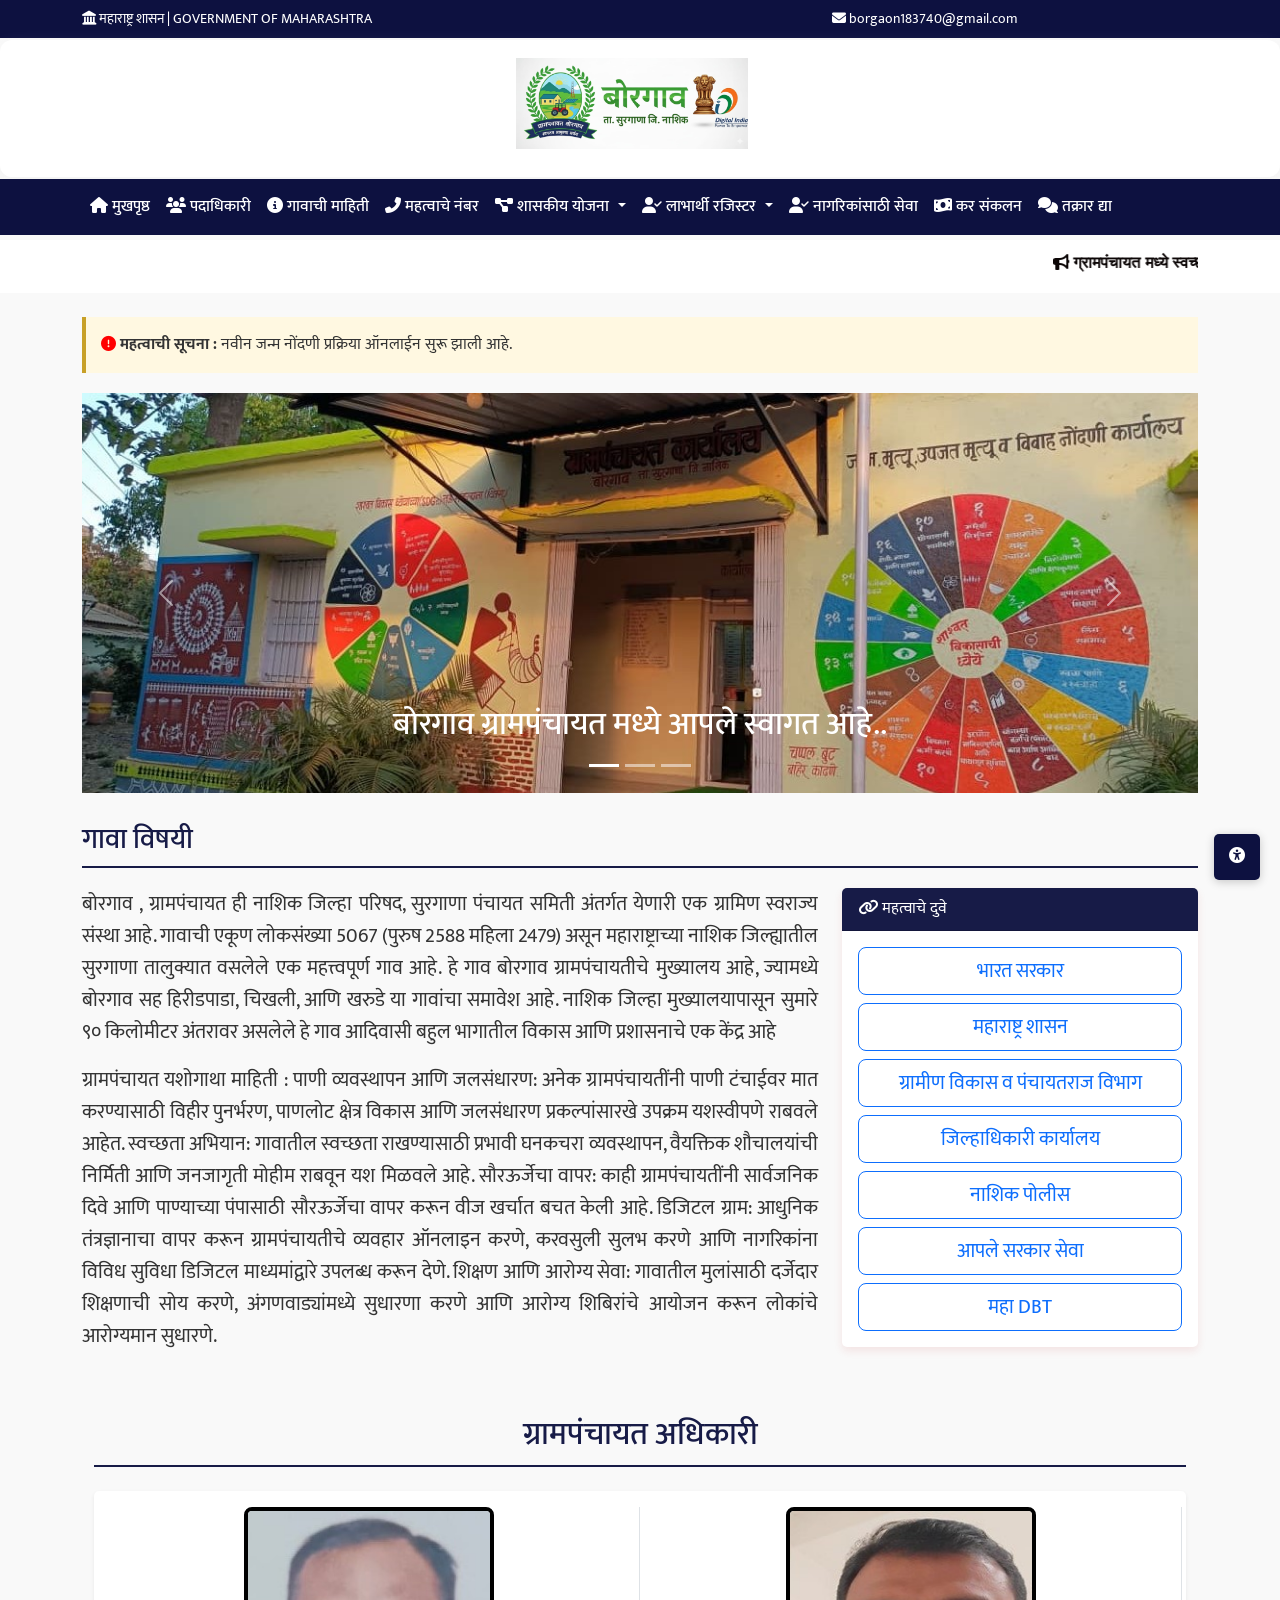
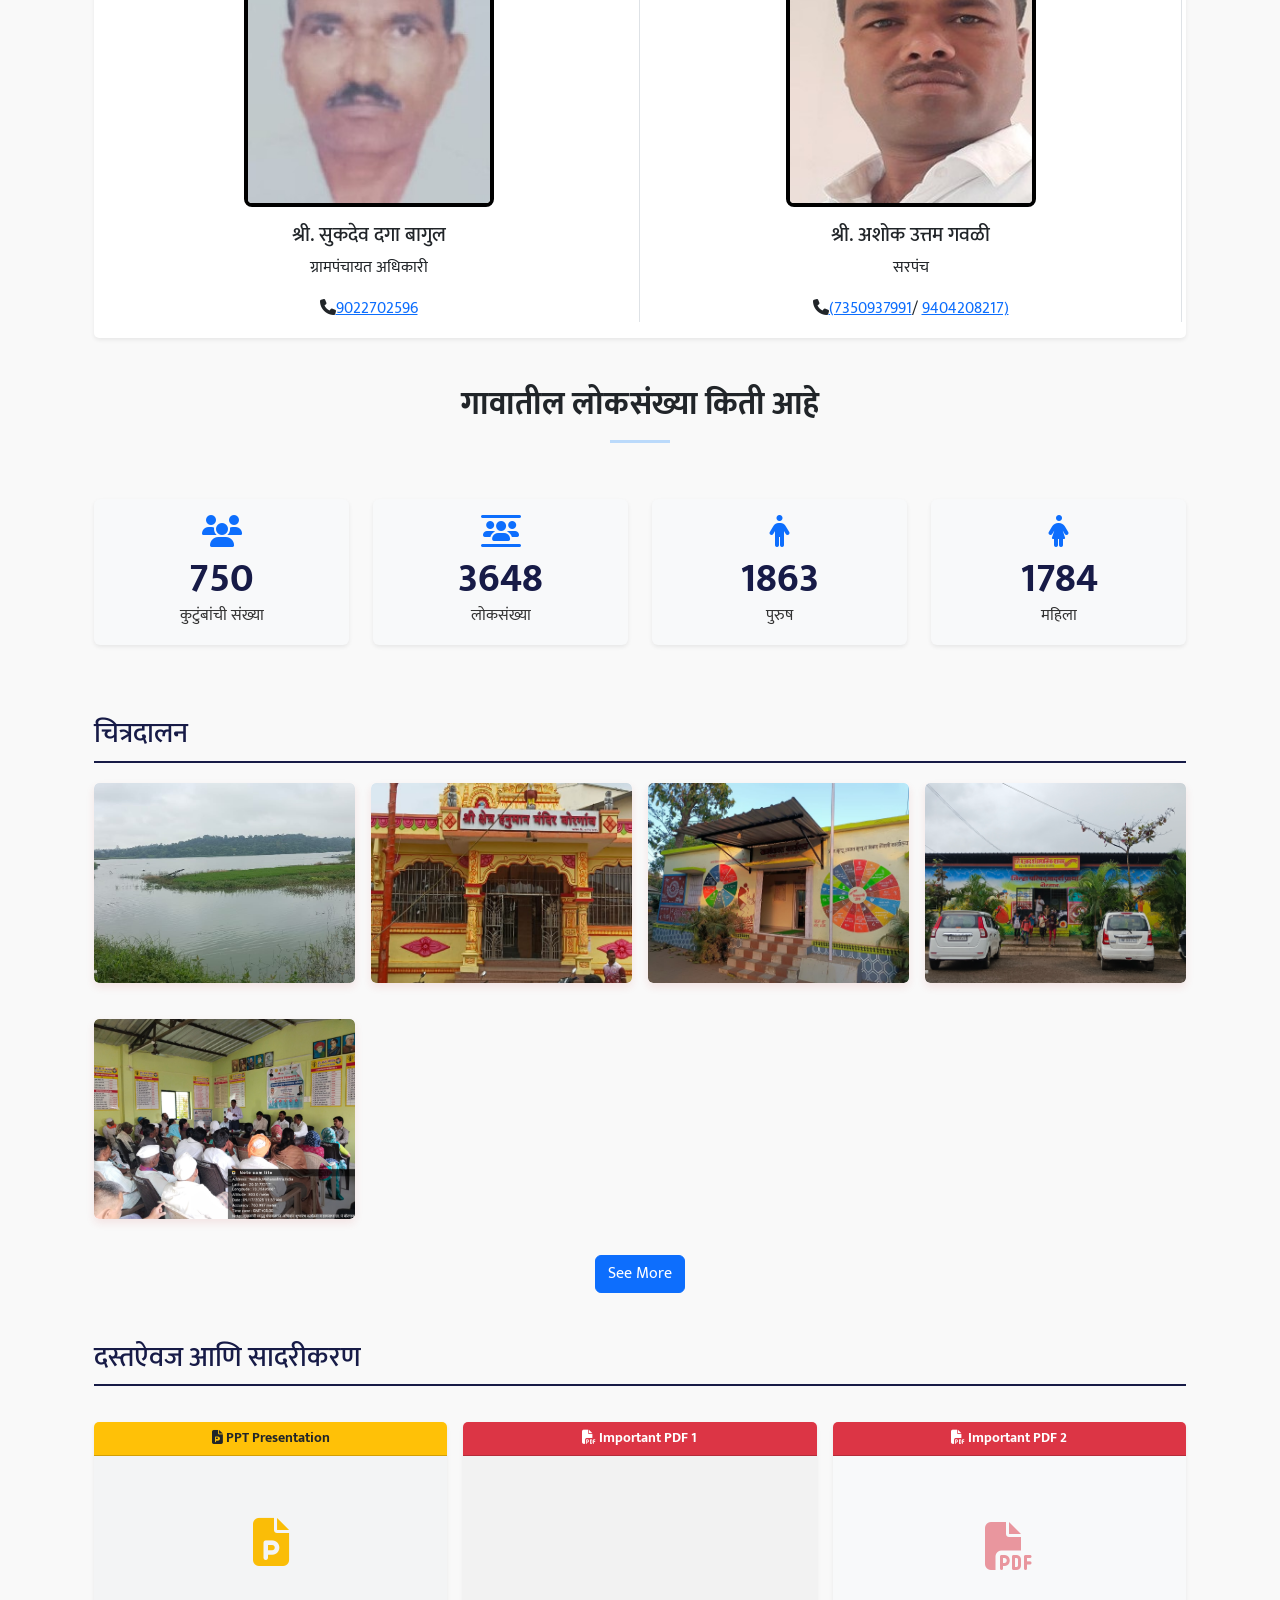
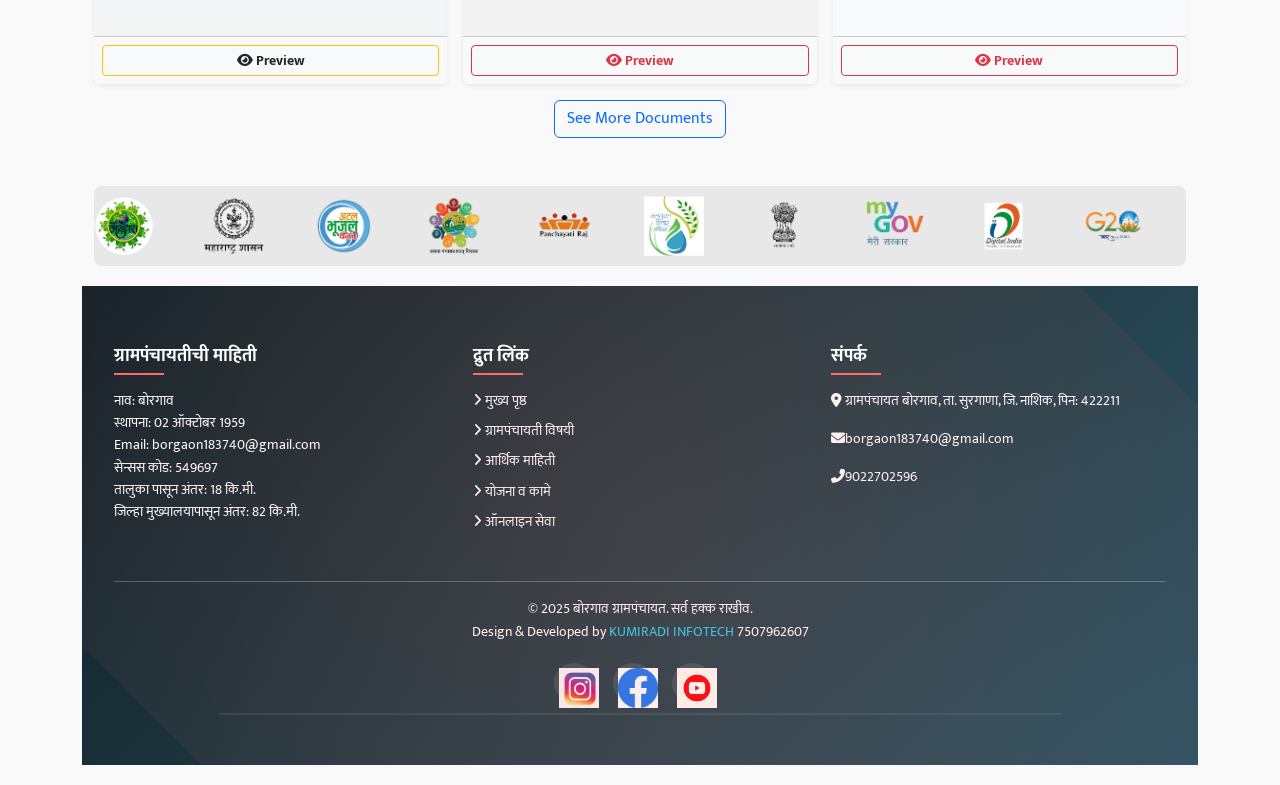
==== index.html @ d7940125 "tytyu gfhgrfh" ====
<!DOCTYPE html>
<html lang="en">
  <head>
    <meta charset="UTF-8" />
    <meta name="viewport" content="width=device-width, initial-scale=1.0" />
    <title>Borgaon Gram Panchayat</title>
    <link rel="icon" type="image/x-icon" href="img/favicon-16x16.png" />
    <link
      href="https://cdn.jsdelivr.net/npm/bootstrap@5.3.0/dist/css/bootstrap.min.css"
      rel="stylesheet"
    />
    <link
      rel="stylesheet"
      href="https://cdnjs.cloudflare.com/ajax/libs/font-awesome/6.4.0/css/all.min.css"
    />
    <link
      href="https://fonts.googleapis.com/css2?family=Mukta:wght@400;500;600;700&display=swap"
      rel="stylesheet"
    />
    <link rel="stylesheet" href="index.css" />
  </head>
  <style>
    :root {
      --primary-color: #0d1140;
      --secondary-color: #171b47;
      --accent-color: #ff6b35;
      --light-color: #f9f9f9;
      --dark-color: #333;
      --text-color: #333;
      --text-light: #f8f9fa;
      --border-radius: 8px;
      --box-shadow: 0 5px 15px rgba(0, 0, 0, 0.1);
      --transition: all 0.3s ease;
    }
  </style>

  <body>
    <!-- Google Translator -->
    <div class="google-translator">
      <div id="google_translate_element"></div>
    </div>

    <!-- Top Bar -->
    <div class="top-bar">
      <div class="container">
        <div class="row align-items-center">
          <div class="col-12 col-md-6 text-center text-md-start">
            <i class="fas fa-landmark"></i> महाराष्ट्र शासन | GOVERNMENT OF
            MAHARASHTRA
          </div>
          <div class="col-12 col-md-6 text-center">
            <span><i class="fas fa-envelope"></i> borgaon183740@gmail.com</span>
          </div>
        </div>
      </div>
    </div>

    <!-- Logo Header -->
    <div
      class="logo-header py-3 d-flex justify-content-between align-items-center px-4"
    >
      <div class="logo-container d-flex align-items-center">
        <img src="img/main_logo.jpg" alt="ग्रामपंचायत लोगो" class="logo me-3" />
        <div class="logo-text"></div>
      </div>
      <div class="contact-short d-none d-md-block text-end"></div>
    </div>

    <!-- Navigation Bar -->
    <nav class="navbar navbar-expand-lg navbar-dark nav-bar">
      <div class="container">
        <button
          class="navbar-toggler"
          type="button"
          data-bs-toggle="collapse"
          data-bs-target="#navbarNav"
        >
          <span class="navbar-toggler-icon"></span>
        </button>
        <div class="collapse navbar-collapse" id="navbarNav">
          <ul class="navbar-nav">
            <li class="nav-item">
              <a class="nav-link active" href="index.html"
                ><i class="fas fa-home"></i> मुखपृष्ठ</a
              >
            </li>
            <li class="nav-item">
              <a class="nav-link active" href="members.html"
                ><i class="fas fa-users"></i> पदाधिकारी</a
              >
            </li>
            <li class="nav-item">
              <a class="nav-link active" href="villageinfo.html"
                ><i class="fas fa-info-circle"></i> गावाची माहिती</a
              >
            </li>
            <li class="nav-item">
              <a class="nav-link" href="impnumbers.html"
                ><i class="fas fa-phone-alt"></i> महत्वाचे नंबर</a
              >
            </li>
            <!--  Dropdown Menu -->
            <li class="nav-item dropdown">
              <a
                class="nav-link dropdown-toggle"
                href="yojna.html"
                id="navbarDropdown"
                role="button"
                data-bs-toggle="dropdown"
                aria-expanded="false"
                onclick="window.location=this.getAttribute('href');"
              >
                <i class="fas fa-project-diagram"></i> शासकीय योजना
              </a>
              <ul
                class="dropdown-menu dropdown-menu-custom"
                aria-labelledby="navbarDropdown"
              >
                <li>
                  <a
                    class="dropdown-item dropdown-item-custom"
                    href="yojna.html"
                    >१५ वित्त आयोग</a
                  >
                </li>
                <li>
                  <a
                    class="dropdown-item dropdown-item-custom"
                    href="jaljeevan.html"
                    >जल जीवन मिशन</a
                  >
                </li>

                <li>
                  <a
                    class="dropdown-item dropdown-item-custom"
                    href="pmawas.html"
                    >प्रधान मंत्री आवास योजना</a
                  >
                </li>
                <li>
                  <a
                    class="dropdown-item dropdown-item-custom"
                    href="nrega.html"
                    >महात्मा गांधी राष्ट्रीय ग्रामीण रोजगार हमी योजना</a
                  >
                </li>
                <li>
                  <a
                    class="dropdown-item dropdown-item-custom"
                    href="tanda_vasti.html"
                    >तांडा/वस्ती योजना</a
                  >
                </li>
                <li>
                  <a
                    class="dropdown-item dropdown-item-custom"
                    href="sc_st_development.html"
                    >अनुसूचीत जाती व नवबौध्द विकास</a
                  >
                </li>
                <li>
                  <a
                    class="dropdown-item dropdown-item-custom"
                    href="ramaiawas.html"
                    >रमाई आवास योजना</a
                  >
                </li>
                <li>
                  <a
                    class="dropdown-item dropdown-item-custom"
                    href="shabriawas.html"
                    >शबरी आदिवासी घरकुल योजना</a
                  >
                </li>
              </ul>
            </li>
            <!-- लाभार्थी रजिस्टर Dropdown Menu -->
            <li class="nav-item dropdown">
              <a
                class="nav-link dropdown-toggle"
                href="#"
                id="beneficiaryDropdown"
                role="button"
                data-bs-toggle="dropdown"
                aria-expanded="false"
              >
                <i class="fas fa-user-check"></i> लाभार्थी रजिस्टर
              </a>
              <ul
                class="dropdown-menu dropdown-menu-custom"
                aria-labelledby="beneficiaryDropdown"
              >
                <li>
                  <a
                    class="dropdown-item dropdown-item-custom"
                    href="pm_awas.html"
                    >प्रधानमंत्री आवास योजना</a
                  >
                </li>
                <li>
                  <a
                    class="dropdown-item dropdown-item-custom"
                    href="shabri_awas.html"
                    >शबरी आवास योजना</a
                  >
                </li>
                <li>
                  <a
                    class="dropdown-item dropdown-item-custom"
                    href="ramai_awas.html"
                    >रमाई आवास योजना</a
                  >
                </li>
              </ul>
            </li>
            <li class="nav-item">
              <a class="nav-link active" href="services-for-citizens.html"
                ><i class="fas fa-user-check"></i> नागरिकांसाठी सेवा</a
              >
            </li>
            <li class="nav-item">
              <a class="nav-link active" href="tax-collection.html"
                ><i class="fas fa-money-bill-wave"></i> कर संकलन</a
              >
            </li>
            <li class="nav-item">
              <a class="nav-link" href="complain-us.html"
                ><i class="fas fa-comments"></i> तक्रार द्या</a
              >
            </li>
          </ul>
        </div>
      </div>
    </nav>

    <!-- Marquee -->
    <div class="marquee">
      <div class="container">
        <marquee behavior="scroll" direction="left">
          <i class="fas fa-bullhorn"></i> ग्रामपंचायत मध्ये स्वच्छता अभियान चालू
          आहे. सर्व नागरिकांनी सहभागी व्हावे.
        </marquee>
      </div>
    </div>

    <!-- Main Content -->
    <div class="container mt-4">
      <!-- Notification -->
      <div class="notification">
        <!-- HTML -->
        <hi><i class="fas fa-exclamation-circle red-icon"></i></hi>

        <strong>महत्वाची सूचना :</strong> नवीन जन्म नोंदणी प्रक्रिया ऑनलाईन सुरू
        झाली आहे.
      </div>

      <!-- Image Slider -->
      <div
        id="mainCarousel"
        class="carousel slide carousel-fade"
        data-bs-ride="carousel"
      >
        <div class="carousel-indicators">
          <button
            type="button"
            data-bs-target="#mainCarousel"
            data-bs-slide-to="0"
            class="active"
          ></button>
          <button
            type="button"
            data-bs-target="#mainCarousel"
            data-bs-slide-to="1"
          ></button>
          <button
            type="button"
            data-bs-target="#mainCarousel"
            data-bs-slide-to="2"
          ></button>
        </div>
        <div class="carousel-inner">
          <div class="carousel-item active">
            <img src="img/gp.jpg" class="d-block w-100" alt="Village Image" />
            <div class="carousel-caption d-none d-md-block">
              <h2>बोरगाव ग्रामपंचायत मध्ये आपले स्वागत आहे..</h2>
            </div>
          </div>
          <div class="carousel-item">
            <img src="img/gp1.jpg" class="d-block w-100" alt="Community Hall" />
            <div class="carousel-caption d-none d-md-block">
              <h2>बोरगाव ग्रामसभा</h2>
            </div>
          </div>

          <div class="carousel-item">
            <img src="img/schl.jpg" class="d-block w-100" alt="School Image" />
            <div class="carousel-caption d-none d-md-block">
              <h2>बोरगाव शाळा</h2>
            </div>
          </div>

          <div class="carousel-item">
            <img
              src="img\dharan.jpeg"
              class="d-block w-100"
              alt="Water Project"
            />
            <div class="carousel-caption d-none d-md-block">
              <h2>बोरगांव धरण</h2>
            </div>
          </div>
        </div>
        <button
          class="carousel-control-prev"
          type="button"
          data-bs-target="#mainCarousel"
          data-bs-slide="prev"
        >
          <span class="carousel-control-prev-icon"></span>
        </button>
        <button
          class="carousel-control-next"
          type="button"
          data-bs-target="#mainCarousel"
          data-bs-slide="next"
        >
          <span class="carousel-control-next-icon"></span>
        </button>
      </div>

      <!-- About Section -->
      <h3 class="section-title">गावा विषयी</h3>
      <div class="row">
        <div class="col-md-8">
          <p style="font-size: 20px; text-align: justify">
            बोरगाव , ग्रामपंचायत ही नाशिक जिल्हा परिषद, सुरगाणा पंचायत समिती
            अंतर्गत येणारी एक ग्रामिण स्वराज्य संस्था आहे. गावाची एकूण लोकसंख्या
            5067 (पुरुष 2588 महिला 2479) असून महाराष्ट्राच्या नाशिक जिल्ह्यातील
            सुरगाणा तालुक्यात वसलेले एक महत्त्वपूर्ण गाव आहे. हे गाव बोरगाव
            ग्रामपंचायतीचे मुख्यालय आहे, ज्यामध्ये बोरगाव सह हिरीडपाडा, चिखली,
            आणि खरुडे या गावांचा समावेश आहे. नाशिक जिल्हा मुख्यालयापासून सुमारे
            ९० किलोमीटर अंतरावर असलेले हे गाव आदिवासी बहुल भागातील विकास आणि
            प्रशासनाचे एक केंद्र आहे
          </p>
          <p></p>
          <p style="font-size: 20px; text-align: justify">
            ग्रामपंचायत यशोगाथा माहिती : पाणी व्यवस्थापन आणि जलसंधारण: अनेक
            ग्रामपंचायतींनी पाणी टंचाईवर मात करण्यासाठी विहीर पुनर्भरण, पाणलोट
            क्षेत्र विकास आणि जलसंधारण प्रकल्पांसारखे उपक्रम यशस्वीपणे राबवले
            आहेत. स्वच्छता अभियान: गावातील स्वच्छता राखण्यासाठी प्रभावी घनकचरा
            व्यवस्थापन, वैयक्तिक शौचालयांची निर्मिती आणि जनजागृती मोहीम राबवून
            यश मिळवले आहे. सौरऊर्जेचा वापर: काही ग्रामपंचायतींनी सार्वजनिक दिवे
            आणि पाण्याच्या पंपासाठी सौरऊर्जेचा वापर करून वीज खर्चात बचत केली
            आहे. डिजिटल ग्राम: आधुनिक तंत्रज्ञानाचा वापर करून ग्रामपंचायतीचे
            व्यवहार ऑनलाइन करणे, करवसुली सुलभ करणे आणि नागरिकांना विविध सुविधा
            डिजिटल माध्यमांद्वारे उपलब्ध करून देणे. शिक्षण आणि आरोग्य सेवा:
            गावातील मुलांसाठी दर्जेदार शिक्षणाची सोय करणे, अंगणवाड्यांमध्ये
            सुधारणा करणे आणि आरोग्य शिबिरांचे आयोजन करून लोकांचे आरोग्यमान
            सुधारणे.
          </p>
        </div>

        <div class="col-md-4">
          <div class="card">
            <div class="card-header">
              <i class="fas fa-link"></i> महत्वाचे दुवे
            </div>
            <div class="card-body">
              <div class="d-grid gap-2">
                <a
                  href="https://www.india.gov.in/"
                  target="_blank"
                  class="btn btn-outline-primary btn-lg"
                  >भारत सरकार</a
                >
                <a
                  href="https://www.maharashtra.gov.in/"
                  target="_blank"
                  class="btn btn-outline-primary btn-lg"
                  >महाराष्ट्र शासन</a
                >
                <a
                  href="https://rdd.maharashtra.gov.in/"
                  target="_blank"
                  class="btn btn-outline-primary btn-lg"
                  >ग्रामीण विकास व पंचायतराज विभाग</a
                >
                <a
                  href="https://nashik.gov.in/"
                  target="_blank"
                  class="btn btn-outline-primary btn-lg"
                  >जिल्हाधिकारी कार्यालय</a
                >
                <a
                  href="https://nashikcitypolice.gov.in/"
                  target="_blank"
                  class="btn btn-outline-primary btn-lg"
                  >नाशिक पोलीस</a
                >
                <a
                  href="https://aaplesarkar.mahaonline.gov.in/"
                  target="_blank"
                  class="btn btn-outline-primary btn-lg"
                  >आपले सरकार सेवा</a
                >
                <a
                  href="https://mahadbt.maharashtra.gov.in/login/login"
                  target="_blank"
                  class="btn btn-outline-primary btn-lg"
                  >महा DBT</a
                >
              </div>
            </div>
          </div>
        </div>
      </div>

      <!-- Officers Section -->
      <div class="container mt-5">
        <h2 class="section-title text-center mb-4">ग्रामपंचायत अधिकारी</h2>
        <div class="card shadow-sm">
          <div class="card-body">
             <div class="row">
              <div class="col-md-6 text-center border-end">
                <img
                  src="img/officer1.jpeg"
                  class="officer-img mb-3"
                  alt="Sarpanch"
                  style="
                    width: 250px;
                    height: 300px;
                    object-fit: cover;
                    border-radius: 8px;
                  "
                />
                <h5 class="card-title">श्री. सुकदेव दगा बागुल</h5>
                <p class="card-text">ग्रामपंचायत अधिकारी</p>
                <p class="card-text">
                  <i class="fas fa-phone"></i><a href="tel:+919022702596">9022702596</a>
                </p>
              </div>
              <div class="col-md-6 text-center border-end">
                <img
                  src="img/sarpanch.jpeg"
                  class="officer-img mb-3"
                  alt="Sarpanch"
                   style="
                    width: 250px;
                    height: 300px;
                    object-fit: cover;
                    border-radius: 8px;
                  "
                />
                <h5 class="card-title">श्री. अशोक उत्तम गवळी</h5>
                <p class="card-text">सरपंच</p>
                <p class="card-text">
                  <i class="fas fa-phone"></i
                  ><a href="tel:+917350937991">(7350937991</a>/
                  <a href="tel:+919404208217">9404208217)</a>
                </p>
              </div>
            </div>
          </div>
        </div>
      </div>

      <!-- Population-->
      <div class="container my-5">
        <div class="row justify-content-center pb-3 mb-4">
          <div class="col-lg-9 col-xl-8 text-center">
            <h2 class="fw-bold text-dark mb-2">गावातील लोकसंख्या किती आहे</h2>
            <hr
              class="mx-auto"
              style="
                width: 60px;
                height: 3px;
                background-color: #007bff;
                border: none;
              "
            />
          </div>
        </div>

        <div class="row text-center">
          <div class="col-6 col-md-3 mb-4">
            <div class="p-3 shadow-sm rounded bg-light">
              <i class="fas fa-users fa-2x text-primary mb-2"></i>
              <h4 class="fw-bold mb-0 counter" data-target="1042">0</h4>
              <p class="mb-0">कुटुंबांची संख्या</p>
            </div>
          </div>
          <div class="col-6 col-md-3 mb-4">
            <div class="p-3 shadow-sm rounded bg-light">
              <i class="fas fa-users-between-lines fa-2x text-primary mb-2"></i>
              <h4 class="fw-bold mb-0 counter" data-target="5067">0</h4>
              <p class="mb-0">लोकसंख्या</p>
            </div>
          </div>
          <div class="col-6 col-md-3 mb-4">
            <div class="p-3 shadow-sm rounded bg-light">
              <i class="fas fa-male fa-2x text-primary mb-2"></i>
              <h4 class="fw-bold mb-0 counter" data-target="2588">0</h4>
              <p class="mb-0">पुरुष</p>
            </div>
          </div>
          <div class="col-6 col-md-3 mb-4">
            <div class="p-3 shadow-sm rounded bg-light">
              <i class="fas fa-female fa-2x text-primary mb-2"></i>
              <h4 class="fw-bold mb-0 counter" data-target="2479">0</h4>
              <p class="mb-0">महिला</p>
            </div>
          </div>
        </div>
      </div>
      <!-- Gallery Section -->
      <div class="container mt-5">
        <h3 class="section-title">चित्रदालन</h3>
        <div
          class="row row-cols-1 row-cols-sm-2 row-cols-md-4 g-3"
          id="gallery"
        >
          <div class="col">
            <div class="card gallery-card position-relative">
              <img
                src="img/dharan.jpeg"
                class="card-img-top gallery-img"
                alt="Image 1"
                data-caption="बोरगांव धरण"
              />
              <div class="hover-caption">Click to zoom</div>
            </div>
          </div>
          <div class="col">
            <div class="card gallery-card position-relative">
              <img
                src="img/mandir.jpeg"
                class="card-img-top gallery-img"
                alt="Image 2"
                data-caption="हनुमान मंदिर बोरगांव"
              />
              <div class="hover-caption">Click to zoom</div>
            </div>
          </div>
          <div class="col">
            <div class="card gallery-card position-relative">
              <img
                src="img/gp.jpg"
                class="card-img-top gallery-img"
                alt="Image 3"
                data-caption="ग्रामपंचायत कार्यालय"
              />
              <div class="hover-caption">Click to zoom</div>
            </div>
          </div>
          <div class="col">
            <div class="card gallery-card position-relative">
              <img
                src="img/schl.jpg"
                class="card-img-top gallery-img"
                alt="Image 3"
                data-caption="बोरगाव शाळा"
              />
              <div class="hover-caption">Click to zoom</div>
            </div>
          </div>
          <div class="col">
            <div class="card gallery-card position-relative">
              <img
                src="img/gp1.jpg"
                class="card-img-top gallery-img"
                alt="Image 4"
                data-caption="ग्रामपंचायत  सभा"
              />
              <div class="hover-caption">Click to zoom</div>
            </div>
          </div>
        </div>

        <!--
         <div
          class="row row-cols-1 row-cols-sm-2 row-cols-md-4 g-3 d-none mt-3"
          id="moreImages"
        >
          
          <div class="col">
            <div class="card gallery-card position-relative">
              <img
                src="img/gl6.png"
                class="card-img-top gallery-img"
                alt="Image 6"
                data-caption="प्राथमिक शाळा"
              />
              <div class="hover-caption">Click to zoom</div>
            </div>
          </div>
          <div class="col">
            <div class="card gallery-card position-relative">
              <img
                src="img/gl7.png"
                class="card-img-top gallery-img"
                alt="Image 7"
                data-caption="घंटागाडी"
              />
              <div class="hover-caption">Click to zoom</div>
            </div>
          </div>
          <div class="col">
            <div class="card gallery-card position-relative">
              <img
                src="img/gl8.png"
                class="card-img-top gallery-img"
                alt="Image 8"
                data-caption="जॅकवेल"
              />
              <div class="hover-caption">Click to zoom</div>
            </div>
          </div>
          <div class="col">
            <div class="card gallery-card position-relative">
              <img
                src="img/gl9.png"
                class="card-img-top gallery-img"
                alt="Image 8"
                data-caption="ग्रामपंचायत कार्यालय सोलर"
              />
              <div class="hover-caption">Click to zoom</div>
            </div>
          </div>
          <div class="col">
            <div class="card gallery-card position-relative">
              <img
                src="img/gl10.png"
                class="card-img-top gallery-img"
                alt="Image 8"
                data-caption="जॅकवेल सोलर"
              />
              <div class="hover-caption">Click to zoom</div>
            </div>
          </div>
          <div class="col">
            <div class="card gallery-card position-relative">
              <img
                src="img/gl11.png"
                class="card-img-top gallery-img"
                alt="Image 8"
                data-caption="मेन रोड"
              />
              <div class="hover-caption">Click to zoom</div>
            </div>
          </div>
          <div class="col">
            <div class="card gallery-card position-relative">
              <img
                src="img/gl12.png"
                class="card-img-top gallery-img"
                alt="Image 8"
                data-caption="दलित वस्ती सभागृह"
              />
              <div class="hover-caption">Click to zoom</div>
            </div>
          </div>
        </div>
        -->
        <div class="text-center mt-3">
          <button class="btn btn-primary" id="seeMoreBtn">See More</button>
        </div>

        <!-- Document Showcase Section (PPT & PDF) -->
        <h3 class="section-title mt-5">दस्तऐवज आणि सादरीकरण</h3>
        <div class="row g-3 mt-2" id="documentGrid">
          <!-- PPT Document Card -->
          <div class="col-6 col-md-4">
            <div class="card h-100 shadow-sm border-warning">
              <div class="card-header bg-warning text-dark text-center p-2">
                <h6 class="mb-0 small fw-bold"><i class="fas fa-file-powerpoint"></i> PPT Presentation</h6>
              </div>
              <div class="card-body p-0 d-flex align-items-center justify-content-center bg-light" style="height: 160px; position: relative;">
                <div class="text-center">
                  <i class="fas fa-file-powerpoint fa-3x text-warning mb-2"></i>
                </div>
                <!-- Clickable overlay to open modal -->
                <div 
                  style="position: absolute; top: 0; left: 0; width: 100%; height: 100%; cursor: pointer; background: rgba(0,0,0,0.02);" 
                  data-bs-toggle="modal" 
                  data-bs-target="#pptModal"
                ></div>
              </div>
              <div class="card-footer bg-light text-center p-2">
                <button class="btn btn-sm btn-outline-warning text-dark w-100 fw-bold" data-bs-toggle="modal" data-bs-target="#pptModal">
                  <i class="fas fa-eye"></i> Preview
                </button>
              </div>
            </div>
          </div>

          <!-- PDF Document Card 1 -->
          <div class="col-6 col-md-4">
            <div class="card h-100 shadow-sm border-danger">
              <div class="card-header bg-danger text-white text-center p-2">
                <h6 class="mb-0 small fw-bold"><i class="fas fa-file-pdf"></i> Important PDF 1</h6>
              </div>
              <div class="card-body p-0" style="height: 160px; overflow: hidden; position: relative;">
                <iframe src="pdf/123.pdf" width="100%" height="200px" style="border: none; pointer-events: none; margin-top: -20px;"></iframe>
                <div 
                  style="position: absolute; top: 0; left: 0; width: 100%; height: 100%; cursor: pointer; background: rgba(0,0,0,0.05);" 
                  data-bs-toggle="modal" 
                  data-bs-target="#pdfModal"
                ></div>
              </div>
              <div class="card-footer bg-light text-center p-2">
                <button class="btn btn-sm btn-outline-danger w-100 fw-bold" data-bs-toggle="modal" data-bs-target="#pdfModal">
                  <i class="fas fa-eye"></i> Preview
                </button>
              </div>
            </div>
          </div>

          <!-- PDF Document Card 2 (New Placeholder) -->
          <div class="col-6 col-md-4">
            <div class="card h-100 shadow-sm border-danger">
              <div class="card-header bg-danger text-white text-center p-2">
                <h6 class="mb-0 small fw-bold"><i class="fas fa-file-pdf"></i> Important PDF 2</h6>
              </div>
              <div class="card-body p-0 d-flex align-items-center justify-content-center bg-light" style="height: 160px; position: relative;">
                 <i class="fas fa-file-pdf fa-3x text-danger opacity-50"></i>
                <div 
                  style="position: absolute; top: 0; left: 0; width: 100%; height: 100%; cursor: pointer;" 
                  data-bs-toggle="modal" 
                  data-bs-target="#pdfModal"
                ></div>
              </div>
              <div class="card-footer bg-light text-center p-2">
                <button class="btn btn-sm btn-outline-danger w-100 fw-bold" data-bs-toggle="modal" data-bs-target="#pdfModal">
                  <i class="fas fa-eye"></i> Preview
                </button>
              </div>
            </div>
          </div>
        </div>

        <!-- Hidden Additional Documents Row -->
        <div class="row g-3 mt-1 d-none" id="moreDocuments">
           <!-- PDF Document Card 3 -->
           <div class="col-6 col-md-4">
            <div class="card h-100 shadow-sm border-danger">
              <div class="card-header bg-danger text-white text-center p-2">
                <h6 class="mb-0 small fw-bold"><i class="fas fa-file-pdf"></i> Important PDF 3</h6>
              </div>
              <div class="card-body p-0 d-flex align-items-center justify-content-center bg-light" style="height: 160px; position: relative;">
                 <i class="fas fa-file-pdf fa-3x text-danger opacity-50"></i>
                <div style="position: absolute; top: 0; left: 0; width: 100%; height: 100%; cursor: pointer;" data-bs-toggle="modal" data-bs-target="#pdfModal"></div>
              </div>
              <div class="card-footer bg-light text-center p-2">
                <button class="btn btn-sm btn-outline-danger w-100 fw-bold" data-bs-toggle="modal" data-bs-target="#pdfModal">Preview</button>
              </div>
            </div>
          </div>
          <!-- PDF Document Card 4 -->
          <div class="col-6 col-md-4">
            <div class="card h-100 shadow-sm border-danger">
              <div class="card-header bg-danger text-white text-center p-2">
                <h6 class="mb-0 small fw-bold"><i class="fas fa-file-pdf"></i> Important PDF 4</h6>
              </div>
              <div class="card-body p-0 d-flex align-items-center justify-content-center bg-light" style="height: 160px; position: relative;">
                 <i class="fas fa-file-pdf fa-3x text-danger opacity-50"></i>
                <div style="position: absolute; top: 0; left: 0; width: 100%; height: 100%; cursor: pointer;" data-bs-toggle="modal" data-bs-target="#pdfModal"></div>
              </div>
              <div class="card-footer bg-light text-center p-2">
                <button class="btn btn-sm btn-outline-danger w-100 fw-bold" data-bs-toggle="modal" data-bs-target="#pdfModal">Preview</button>
              </div>
            </div>
          </div>
        </div>

        <!-- See More Documents Button -->
        <div class="text-center mt-3 mb-5">
          <button class="btn btn-outline-primary" id="seeMoreDocsBtn">See More Documents</button>
        </div>
      </div>

      <!-- PPT Modal -->
      <div class="modal fade" id="pptModal" tabindex="-1" aria-hidden="true">
        <div class="modal-dialog modal-dialog-centered modal-xl">
          <div class="modal-content">
            <div class="modal-header">
              <h5 class="modal-title"><i class="fas fa-file-powerpoint text-warning"></i> Presentation Viewer</h5>
              <button type="button" class="btn-close" data-bs-dismiss="modal" aria-label="Close"></button>
            </div>
            <div class="modal-body p-0" style="height: 85vh; position: relative;">
              <!-- Microsoft Office Online Viewer (Requires Public URL) -->
              <iframe 
                src="https://drive.google.com/file/d/1WY-2uRnKDOMuZDw5X5ip0CU1eZuj0tpZ/view?usp=sharing" 
                width="100%" 
                height="100%" 
                style="border: none;"
              ></iframe>
              <!-- Local Testing Disclaimer -->
              <div class="position-absolute bottom-0 start-0 w-100 bg-dark text-white p-2 small text-center opacity-75">
                Note: Preview requires a public URL. It may take same time
              </div> 
            </div>
          </div>
        </div>
      </div>

      <!-- PDF Modal -->
      <div class="modal fade" id="pdfModal" tabindex="-1" aria-hidden="true">
        <div class="modal-dialog modal-dialog-centered modal-xl">
          <div class="modal-content">
            <div class="modal-header">
              <h5 class="modal-title"><i class="fas fa-file-pdf text-danger"></i> PDF Document Viewer</h5>
              <button type="button" class="btn-close" data-bs-dismiss="modal" aria-label="Close"></button>
            </div>
            <div class="modal-body p-0" style="height: 85vh;">
              <iframe src="pdf/123.pdf" width="100%" height="100%" style="border: none;"></iframe>
            </div>
          </div>
        </div>
      </div>

      <div class="modal fade" id="imageModal" tabindex="-1" aria-hidden="true">
        <div class="modal-dialog modal-dialog-centered modal-lg">
          <div class="modal-content position-relative p-0">
            <button
              type="button"
              class="btn-close position-absolute top-0 end-0 m-3"
              data-bs-dismiss="modal"
              aria-label="Close"
            ></button>
            <img id="modalImage" class="img-fluid rounded" alt="Full Size" />
            <div
              id="modalCaption"
              class="text-center p-2 bg-dark text-white"
            ></div>
          </div>
        </div>
      </div>

      <!-- Icon Carousel -->
      <div class="container mt-4">
        <div class="icon-carousel">
          <div class="icon-track">
            <img src="img/sc1.png" alt="Icon 1" class="carousel-icon" />
            <img src="img/sc2.png" alt="Icon 2" class="carousel-icon" />
            <img src="img/sc3.png" alt="Icon 3" class="carousel-icon" />
            <img src="img/sc4.png" alt="Icon 4" class="carousel-icon" />
            <img src="img/sc5.png" alt="Icon 5" class="carousel-icon" />
            <img src="img/sc6.png" alt="Icon 6" class="carousel-icon" />
            <img src="img/sc7.png" alt="Icon 7" class="carousel-icon" />
            <img src="img/sc8.png" alt="Icon 8" class="carousel-icon" />
            <img src="img/sc9.png" alt="Icon 9" class="carousel-icon" />
            <img src="img/sc10.png" alt="Icon 10" class="carousel-icon" />
            <img src="img/sc11.png" alt="Icon 11" class="carousel-icon" />
            <img src="img/sc12.png" alt="Icon 12" class="carousel-icon" />
            <img src="img/sc1.png" alt="Icon 1" class="carousel-icon" />
            <img src="img/sc2.png" alt="Icon 2" class="carousel-icon" />
            <img src="img/sc3.png" alt="Icon 3" class="carousel-icon" />
            <img src="img/sc4.png" alt="Icon 4" class="carousel-icon" />
            <img src="img/sc5.png" alt="Icon 5" class="carousel-icon" />
            <img src="img/sc6.png" alt="Icon 6" class="carousel-icon" />
            <img src="img/sc7.png" alt="Icon 7" class="carousel-icon" />
            <img src="img/sc8.png" alt="Icon 8" class="carousel-icon" />
            <img src="img/sc9.png" alt="Icon 9" class="carousel-icon" />
            <img src="img/sc10.png" alt="Icon 10" class="carousel-icon" />
            <img src="img/sc11.png" alt="Icon 11" class="carousel-icon" />
            <img src="img/sc12.png" alt="Icon 12" class="carousel-icon" />
          </div>
        </div>
      </div>

      <!-- Footer -->
      <footer class="footer">
        <div class="container">
          <div class="row">
            <!-- About Section -->
            <div class="col-md-4 mb-4">
              <h5>ग्रामपंचायतीची माहिती</h5>
              <p>
                नाव: बोरगाव <br />
                स्थापना: 02 ऑक्टोबर 1959 <br />
                Email: borgaon183740@gmail.com <br />
                सेन्सस कोड: 549697 <br />
                तालुका पासून अंतर: 18 कि.मी. <br />
                जिल्हा मुख्यालयापासून अंतर: 82 कि.मी.
              </p>
            </div>

            <!-- Quick Links -->
            <div class="col-md-4 mb-4">
              <h5>द्रुत लिंक</h5>
              <div class="quick-links">
                <a href="index.html"
                  ><i class="fas fa-angle-right"></i> मुख्य पृष्ठ</a
                >
                <a href="villageinfo.html"
                  ><i class="fas fa-angle-right"></i> ग्रामपंचायती विषयी</a
                >
                <a href="tax-collection.html"
                  ><i class="fas fa-angle-right"></i> आर्थिक माहिती</a
                >
                <a href="yojna.html"
                  ><i class="fas fa-angle-right"></i> योजना व कामे</a
                >
                <a href="services-for-citizens.html"
                  ><i class="fas fa-angle-right"></i> ऑनलाइन सेवा</a
                >
              </div>
            </div>

            <!-- Contact -->
            <div class="col-md-4 mb-4">
              <h5>संपर्क</h5>
              <p>
                <i class="fas fa-map-marker-alt"></i> ग्रामपंचायत बोरगाव, ता.
                सुरगाणा, जि. नाशिक, पिन: 422211
              </p>
              <p>
                <i class="fas fa-envelope"></i
                ><a href="mailto:borgaon183740@gmail.com"
                  >borgaon183740@gmail.com</a
                >
              </p>
              <p>
                <i class="fas fa-phone-alt"></i
                ><a href="tel:+91 9022702596">9022702596</a>
              </p>
            </div>
          </div>

          <hr class="footer-divider" />

           <!-- Copyright -->
          <div class="row">
            <div class="col text-center">
              <p class="mb-0">
                © 2025 बोरगाव ग्रामपंचायत. सर्व हक्क राखीव. <br />
                Design & Developed by
                <a href="https://kumiradiinfotech.com/" style="color: rgb(40, 205, 238);" class="custom-link">KUMIRADI INFOTECH</a>
                7507962607
              </p>
               <div class="social-icons">
               <a href="https://www.instagram.com/kumiradi.infotech" target="_blank">
               <img src="img/instagram.jpg" alt="Instagram">
                </a>
               <a href="https://www.facebook.com/yourusername" target="_blank">
               <img src="img/facebook.jpg" alt="Facebook">
               </a>
               <a href="https://www.youtube.com/@yourchannel" target="_blank">
               <img src="img/youtube.jpg" alt="YouTube">
               </a>
               </div>
              <!-- Horizontal line below the link -->
              <hr
                style="
                  border: 1px solid rgba(255, 255, 255, 0.3);
                  width: 80%;
                  margin: 10px auto;
                "
              />
            </div>
          </div>
        </div>
      </footer>

      <!-- GIGW Compliance Button -->
      <div class="gigw-compliance" id="gigwButton">
        <i class="fas fa-universal-access"></i>
      </div>

      <!-- Accessibility Panel -->
      <div class="accessibility-panel" id="accessibilityPanel">
        <button id="increaseText">
          <i class="fas fa-text-height"></i> Increase Text Size
        </button>
        <button id="decreaseText">
          <i class="fas fa-text-height"></i> Decrease Text Size
        </button>
        <button id="resetText">
          <i class="fas fa-undo"></i> Reset Text Size
        </button>
        <button id="toggleDarkMode">
          <i class="fas fa-moon"></i> Toggle Dark Mode
        </button>
        <button id="readAloud">
          <i class="fas fa-volume-up"></i> Read Aloud
        </button>
        <button id="stopReading">
          <i class="fas fa-stop"></i> Stop Reading
        </button>
      </div>
    </div>

    <script src="https://cdn.jsdelivr.net/npm/bootstrap@5.3.0/dist/js/bootstrap.bundle.min.js"></script>
    <script>
      // ---------------- Google Translator ----------------
      function googleTranslateElementInit() {
        new google.translate.TranslateElement(
          {
            pageLanguage: "mr",
            includedLanguages: "mr,en,hi",
            layout: google.translate.TranslateElement.InlineLayout.SIMPLE,
          },
          "google_translate_element"
        );
      }

      // ---------------- Visitor Counter ----------------
      function updateVisitorCounter() {
        if (localStorage.getItem("visits")) {
          let visits = parseInt(localStorage.getItem("visits")) + 1;
          localStorage.setItem("visits", visits);
          document.getElementById("visitorCounter").innerText = visits;
        } else {
          localStorage.setItem("visits", 1);
          document.getElementById("visitorCounter").innerText = 1;
        }
      }
      document.addEventListener("DOMContentLoaded", updateVisitorCounter);

      // ---------------- Counter Animation ----------------
      function animateCounters() {
        const counters = document.querySelectorAll(".counter");
        const duration = 2500;
        const interval = 50;

        counters.forEach((counter) => {
          const target = +counter.getAttribute("data-target");
          const steps = duration / interval;
          const increment = target / steps;
          let current = 0;

          const timer = setInterval(() => {
            current += increment;
            if (current >= target) {
              counter.innerText = target;
              clearInterval(timer);
            } else {
              counter.innerText = Math.floor(current);
            }
          }, interval);
        });
      }
      document.addEventListener("DOMContentLoaded", animateCounters);

      // ---------------- Gallery Modal ----------------
      document.addEventListener("DOMContentLoaded", function () {
        const galleryImages = document.querySelectorAll(".gallery-img");
        const modalImage = document.getElementById("modalImage");
        const modalCaption = document.getElementById("modalCaption");
        const imageModal = new bootstrap.Modal(
          document.getElementById("imageModal")
        );

        galleryImages.forEach((image) => {
          image.addEventListener("click", function () {
            modalImage.src = this.src;
            modalCaption.innerText = this.dataset.caption;
            imageModal.show();
          });
        });

        // ---------------- See More Documents Button ----------------
        const seeMoreDocsBtn = document.getElementById("seeMoreDocsBtn");
        const moreDocuments = document.getElementById("moreDocuments");

        if (seeMoreDocsBtn && moreDocuments) {
          seeMoreDocsBtn.addEventListener("click", () => {
            if (moreDocuments.classList.contains("d-none")) {
              moreDocuments.classList.remove("d-none");
              seeMoreDocsBtn.innerText = "See Less Documents";
            } else {
              moreDocuments.classList.add("d-none");
              seeMoreDocsBtn.innerText = "See More Documents";
            }
          });
        }
      });



      // ---------------- Accessibility Panel ----------------
      const gigwButton = document.getElementById("gigwButton");
      const accessibilityPanel = document.getElementById("accessibilityPanel");

      gigwButton.addEventListener("click", () => {
        accessibilityPanel.classList.toggle("active");
      });

      let currentSize = 100;

      document.getElementById("increaseText").addEventListener("click", () => {
        currentSize += 10;
        document.body.style.fontSize = currentSize + "%";
      });

      document.getElementById("decreaseText").addEventListener("click", () => {
        currentSize -= 10;
        document.body.style.fontSize = currentSize + "%";
      });

      document.getElementById("resetText").addEventListener("click", () => {
        currentSize = 100;
        document.body.style.fontSize = "100%";
      });

      document
        .getElementById("toggleDarkMode")
        .addEventListener("click", () => {
          document.body.classList.toggle("dark-mode");
        });

      // ---------------- Text-to-Speech ----------------
      let synth = window.speechSynthesis;
      let utterance;

      document.getElementById("readAloud").addEventListener("click", () => {
        let text = document.body.innerText;
        if (synth.speaking) synth.cancel();
        utterance = new SpeechSynthesisUtterance(text);
        synth.speak(utterance);
      });

      document.getElementById("stopReading").addEventListener("click", () => {
        if (synth.speaking) synth.cancel();
      });
    </script>

    <script src="https://translate.google.com/translate_a/element.js?cb=googleTranslateElementInit"></script>
  </body>
</html>
---- index.css ----
body {
  font-family: "Mukta", sans-serif;
  background-color: #f9f9f9;
  color: #333;
  line-height: 1.6;
  transition: all 0.3s ease;
}

.top-bar {
  background-color: #0d1140;
  color: rgb(255, 255, 255);
  padding: 8px 0;
  font-size: 14px;
}


.logo-header {
  background: linear-gradient(90deg, #ffffff, #ffffff);
  color: #ffffff;
  border-radius: 12px;
  box-shadow: 0 8px 20px rgba(219, 219, 219, 0.2);
  transition: all 0.3s ease;
  margin: 10px auto;  
  display: flex;      
  flex-direction: column; 
  align-items: center;
  justify-content: center; 
  padding: 15px;
  margin-top: 2px;
  margin-bottom: 2px;
}

.logo {
  height: 95px;          
  width: 253px;           
  object-fit: contain;   
  border-radius: 8px;   
  border: 2px solid #ffffff;
  transition: transform 0.3s ease;
  margin-bottom: 10px;   
}

.logo:hover {
  transform: scale(1.1); 
}


.logo-text h1 {
  font-size: 1.8rem;
  font-weight: 700;
  color: #070202;
  text-align: center; 
}

.logo-text p {
  font-size: 1rem;
  color: #ffffff;
  text-align: center;
}


.logo-header:hover {
  transform: translateY(-3px);
  box-shadow: 0 12px 25px rgba(205, 15, 15, 0.3);
}

.blogo {
  height: 120px;
}

.nav-bar {
  background-color: #0d1140;
  padding: 0;
}

.navbar-nav {
  display: flex;
  justify-content: right;
  text-align: center;
}

.navbar-nav .nav-link {
  color: rgb(255, 255, 255) !important;
  padding: 15px 20px;
  font-weight: 500;
}

.navbar-nav .nav-link:hover {
  background-color: #171b47;
}

.carousel-item {
  height: 400px;
  overflow: hidden;
}

.carousel-item img {
  object-fit: cover;
  width: 100%;
  height: 100%;
}

.section-title {
  color: #171b47;
  border-bottom: 2px solid #171b47;
  padding-bottom: 10px;
  margin: 30px 0 20px;
}

.card {
  box-shadow: 0 4px 8px rgba(197, 35, 35, 0.1);
  margin-bottom: 20px;
  border: none;
  border-radius: 5px;
}

.card-header {
  background-color: #171b47;
  color: white;
}

.footer {
  background: linear-gradient(135deg, #0f2027, #203a43, #2c5364);
  color: #ffffff;
  padding: 60px 20px 20px;
  font-family: "Mukta", sans-serif;
  position: relative;
  overflow: hidden;
  margin-top: 20px;
  margin-bottom: 20px;
}

.footer::before {
  content: '';
  position: absolute;
  top: -50%;
  left: -50%;
  width: 200%;
  height: 200%;
  background: radial-gradient(circle, rgba(255,111,97,0.15) 0%, transparent 70%);
  transform: rotate(45deg);
  pointer-events: none;
}

.footer h5 {
  font-size: 18px;
  margin-bottom: 15px;
  font-weight: 700;
  position: relative;
}

.footer h5::after {
  content: '';
  width: 50px;
  height: 2px;
  background: #ff6f61;
  display: block;
  margin-top: 5px;
  transition: width 0.3s;
}

.footer h5:hover::after {
  width: 100px; /* Animated underline */
}

/* Footer links */
.footer p, .footer a {
  color: #fff;
  font-size: 14px;
  line-height: 1.6;
  text-decoration: none;
  transition: all 0.3s;
}

.footer a:hover {
  color: #ff6f61;
  transform: translateX(5px);
}

.footer .quick-links a {
  display: block;
  margin-bottom: 8px;
  transition: all 0.3s;
}

.footer .quick-links a:hover {
  padding-left: 10px;
  color: #ff6f61;
}

/* Contact info */
.footer .contact-info i {
  margin-right: 10px;
  color: #ff6f61;
  transition: transform 0.3s;
}

.footer .contact-info i:hover {
  transform: scale(1.2);
}

/* Social icons */
.footer .social-icons {
  margin-top: 20px;
}

.footer .social-icons a {
  display: inline-block;
  margin-right: 15px;
  color: white;
  font-size: 18px;
  width: 40px;
  height: 40px;
  line-height: 40px;
  border-radius: 50%;
  background-color: rgba(255,255,255,0.1);
  transition: all 0.3s;
}

.footer .social-icons a:hover {
  background-color: #ff6f61;
  color: #fff;
  transform: scale(1.2);
}

/* Footer bottom */
.footer-bottom {
  border-top: 1px solid rgba(255,255,255,0.2);
  padding: 15px 0;
  text-align: center;
  margin-top: 30px;
  
}

.footer-bottom a {
  color: #ff6f61;
  font-weight: 500;
  transition: all 0.3s;
}

.footer-bottom a:hover {
  text-decoration: underline;
}

/* Footer grid */
.footer .row {
  display: flex;
  flex-wrap: wrap;
  justify-content: space-between;
}

.footer .col {
  flex: 1 1 200px;
  margin-bottom: 20px;
}

/* Responsive footer */
@media (max-width: 768px) {
  .footer .row {
    flex-direction: column;
    text-align: center;
  }

  .footer .social-icons {
    justify-content: center;
  }

  .footer .quick-links a {
    display: inline-block;
    margin: 5px 10px;
  }
}



.notification {
  background-color: #fff8e1;
  border-left: 4px solid #c8a027;
  padding: 15px;
  margin: 20px 0;
  
}
.red-icon {
  color: red;     
  font-size: 15px; 
}

 .social-icons img {
      width: 40px;
      height: 40px;
      margin: 5px;
      transition: transform 0.3s;
    }
    .social-icons img:hover {
      transform: scale(1.4);
    }

.marquee {
  background-color: #ffffff;
  color: rgb(12, 6, 6);
  margin-top: 5px;
  font-family: Impact, Haettenschweiler, 'Arial Narrow Bold', sans-serif;
  
  font-weight: bold;
  padding: 10px;
  overflow: hidden;
}

.gallery-card {
  overflow: hidden;
  cursor: pointer;
}

.hover-caption {
  position: absolute;
  bottom: 0;
  width: 100%;
  background: rgba(0, 0, 0, 0.6);
  color: white;
  text-align: center;
  padding: 5px 0;
  opacity: 0;
  transition: 0.3s;
  font-size: 14px;
}

.gallery-card:hover .hover-caption {
  opacity: 1;
}

.gallery-img {
  width: 100%;
  height: 200px;
  object-fit: cover;
  transition: transform 0.3s;
  border-radius: 5px;
}

.gallery-card:hover .gallery-img {
  transform: scale(1.05);
}

.officer-img {
  width: 220px;
  height: 290px;
  object-fit: contain;
  border-radius: 10%;
  border: 4px solid #000000;
}

.icon-carousel {
  overflow: hidden;
  width: 100%;
  background-color: #e8e8e8;
  padding: 10px 0;
  border-radius: 8px;
}

.icon-track {
  display: flex;
  gap: 50px;
  width: max-content;
  animation: scroll 20s linear infinite;
}

.carousel-icon {
  height: 60px;
  width: 60px;
  flex-shrink: 0;
}

@keyframes scroll {
  0% {
    transform: translateX(0);
  }
  100% {
    transform: translateX(-50%);
  }
}


.carousel-item {
  transition: transform 1.2s ease-in-out;
}


.google-translator {
  position: absolute;
  top: 10px;
  right: 10px;
  z-index: 1000;
}


.gigw-compliance {
  position: fixed;
  bottom: 20px;
  right: 20px;
  z-index: 1000;
  background-color: #0d1140;
  color: white;
  padding: 10px 15px;
  border-radius: 5px;
  cursor: pointer;
  box-shadow: 0 2px 10px rgba(0, 0, 0, 0.2);
}


.counter {
  font-size: 2.5rem;
  font-weight: bold;
  color: #171b47;
}


.visitor-count {
  display: inline-block;
  background-color: rgba(255, 255, 255, 0.2);
  padding: 2px 8px;
  border-radius: 4px;
  margin-left: 10px;
}


.accessibility-panel {
  position: fixed;
  background-color: #0d1140;
  color: white;
  padding: 15px;
  border-radius: 8px;
  box-shadow: 0 4px 12px rgba(0, 0, 0, 0.3);
  z-index: 999;
  display: none;
  bottom: 70px;
  left: 20px;   /* instead of right */
  right: auto;
}

.accessibility-panel button {
  display: block;
  width: 90%;
  margin-bottom: 10px;
  background-color: white;
  color: #0d1140;
  border: none;
  padding: 8px 12px;
  border-radius: 4px;
  cursor: pointer;
  transition: all 0.3s;
  float: right;
  margin-left: 10px;
}

.accessibility-panel button:hover {
  background-color: #e9ecef;
}


body.dark-mode {
  background-color: #222;
  color: #f8f9fa;
}

body.dark-mode .card {
  background-color: #333;
  color: #f8f9fa;
}

body.dark-mode .card-header {
  background-color: #2c3380;
}

body.dark-mode .section-title {
  color: #aab3ff;
  border-bottom: 2px solid #aab3ff;
}

body.dark-mode .notification {
  background-color: #444;
  color: #f8f9fa;
}

body.text-large {
  font-size: 1.2rem;
}

body.text-xlarge {
  font-size: 1.4rem;
}

body.text-small {
  font-size: 0.9rem;
}


.dropdown-menu-custom {
  background-color: #0d1140;
  border: none;
  border-radius: 0;
  padding: 0;
}

.dropdown-item-custom {
  color: white !important;
  padding: 12px 20px;
  border-bottom: 1px solid #2a3173;
}

.dropdown-item-custom:hover {
  background-color: #171b47 !important;
  color: white !important;
}

.nav-item.dropdown:hover .dropdown-menu {
  display: block;
  margin-top: 0;
}

.dropdown-toggle::after {
  margin-left: 5px;
}

.nav-item.dropdown:hover .dropdown-menu {
  display: block;
  margin-top: 0; 
}


@media (max-width: 991px) {
  .dropdown-menu {
    position: static;
    float: none;
    width: auto;
    margin-top: 0;
    background-color: transparent;
    border: 0;
    box-shadow: none;
  }

  .dropdown-item-custom {
    padding-left: 40px;
  }
}
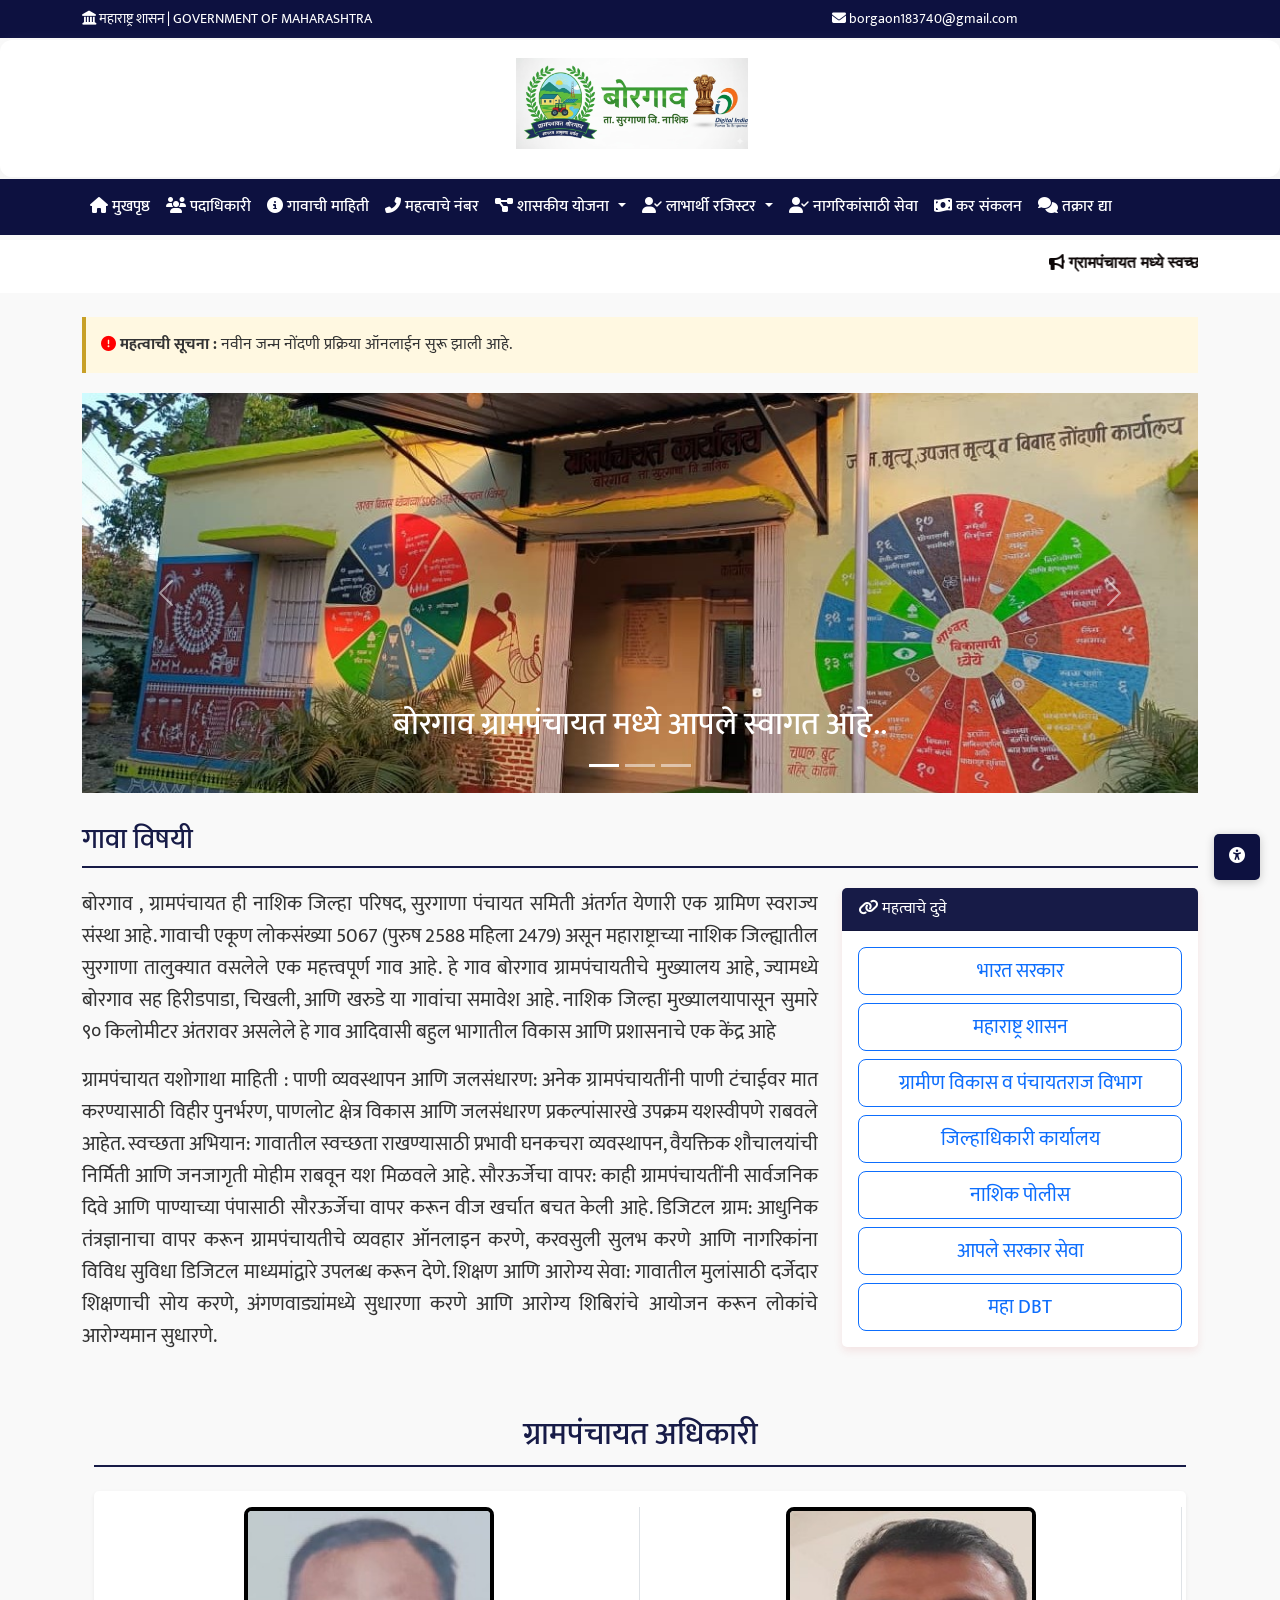
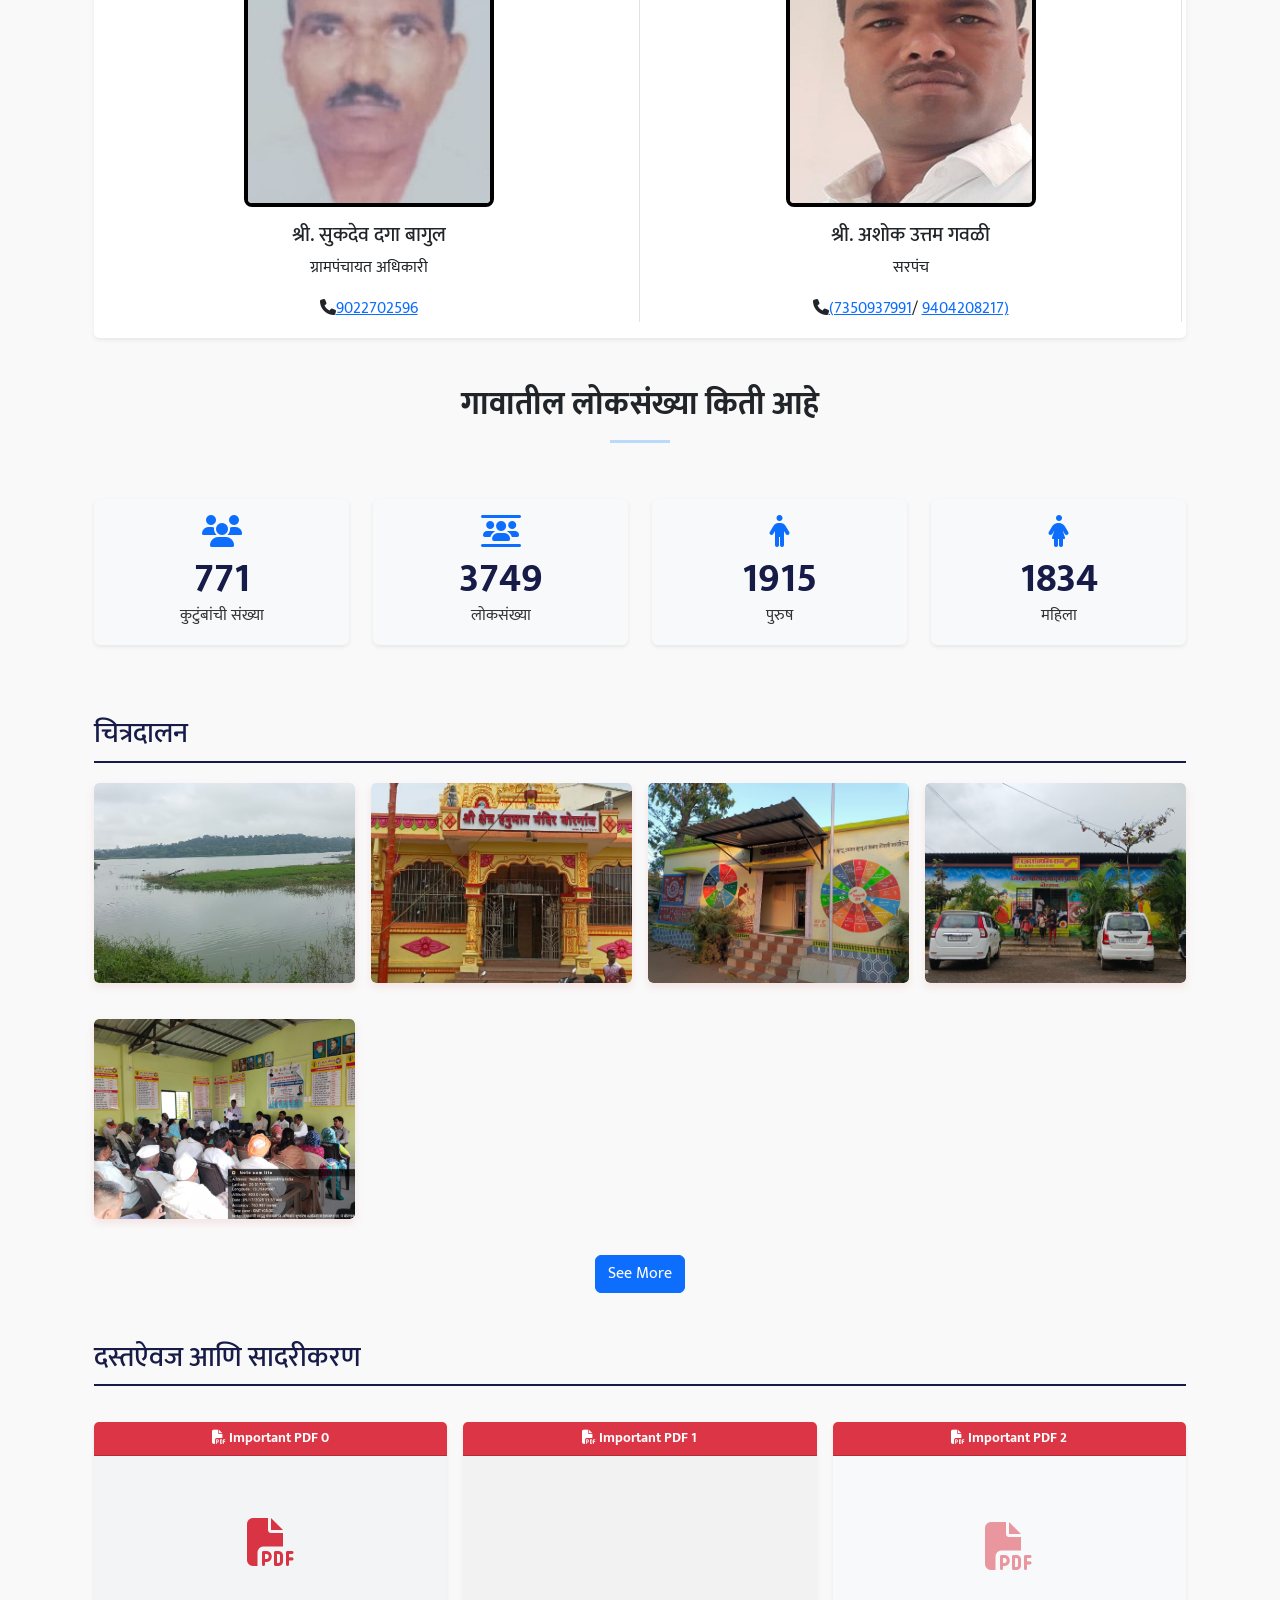
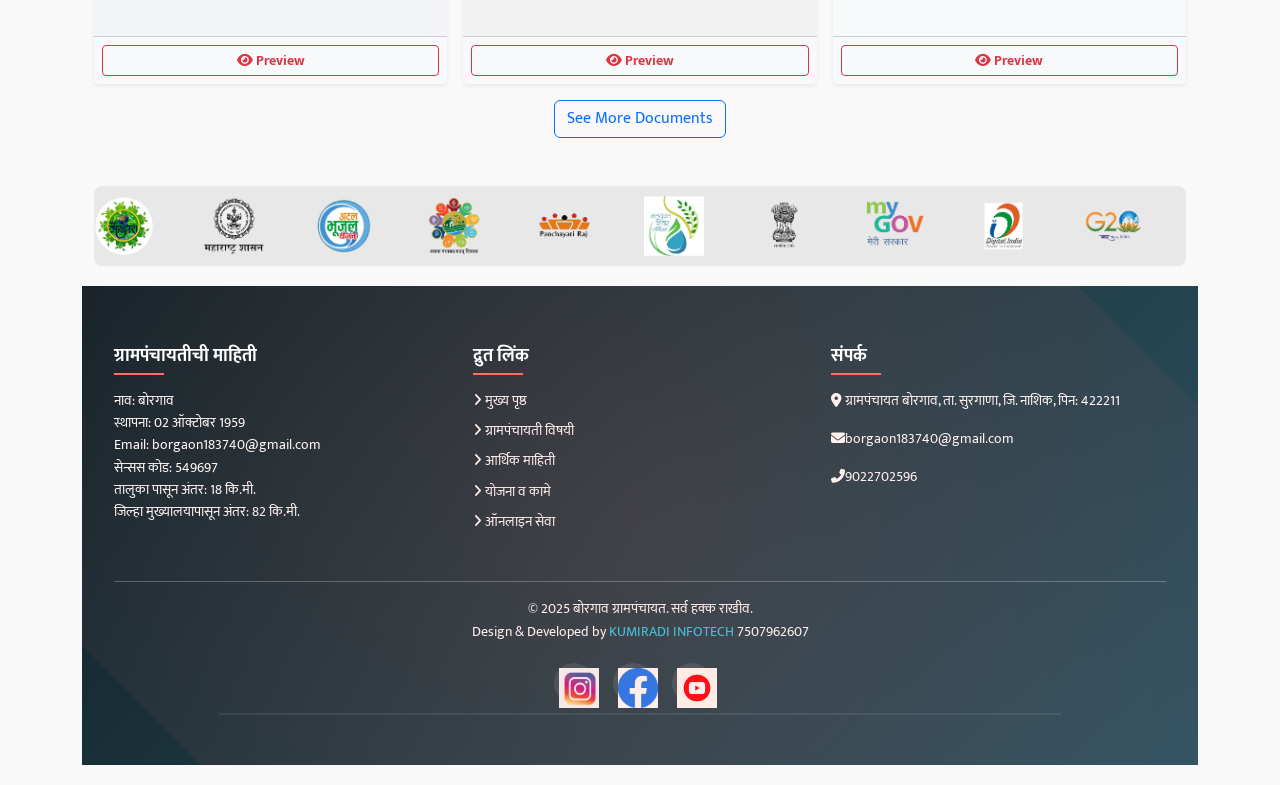
==== commit 7f51cf14: "Update index.html" ====
--- a/index.html
+++ b/index.html
@@ -669,25 +669,25 @@
         <!-- Document Showcase Section (PPT & PDF) -->
         <h3 class="section-title mt-5">दस्तऐवज आणि सादरीकरण</h3>
         <div class="row g-3 mt-2" id="documentGrid">
-          <!-- PPT Document Card -->
+          <!-- PDF Document Card 0 (Formerly PPT) -->
           <div class="col-6 col-md-4">
-            <div class="card h-100 shadow-sm border-warning">
-              <div class="card-header bg-warning text-dark text-center p-2">
-                <h6 class="mb-0 small fw-bold"><i class="fas fa-file-powerpoint"></i> PPT Presentation</h6>
+            <div class="card h-100 shadow-sm border-danger">
+              <div class="card-header bg-danger text-white text-center p-2">
+                <h6 class="mb-0 small fw-bold"><i class="fas fa-file-pdf"></i> Important PDF 0</h6>
               </div>
               <div class="card-body p-0 d-flex align-items-center justify-content-center bg-light" style="height: 160px; position: relative;">
                 <div class="text-center">
-                  <i class="fas fa-file-powerpoint fa-3x text-warning mb-2"></i>
+                  <i class="fas fa-file-pdf fa-3x text-danger mb-2"></i>
                 </div>
                 <!-- Clickable overlay to open modal -->
                 <div 
                   style="position: absolute; top: 0; left: 0; width: 100%; height: 100%; cursor: pointer; background: rgba(0,0,0,0.02);" 
                   data-bs-toggle="modal" 
-                  data-bs-target="#pptModal"
+                  data-bs-target="#pdfModal"
                 ></div>
               </div>
               <div class="card-footer bg-light text-center p-2">
-                <button class="btn btn-sm btn-outline-warning text-dark w-100 fw-bold" data-bs-toggle="modal" data-bs-target="#pptModal">
+                <button class="btn btn-sm btn-outline-danger w-100 fw-bold" data-bs-toggle="modal" data-bs-target="#pdfModal">
                   <i class="fas fa-eye"></i> Preview
                 </button>
               </div>
@@ -779,30 +779,7 @@
         </div>
       </div>
 
-      <!-- PPT Modal -->
-      <div class="modal fade" id="pptModal" tabindex="-1" aria-hidden="true">
-        <div class="modal-dialog modal-dialog-centered modal-xl">
-          <div class="modal-content">
-            <div class="modal-header">
-              <h5 class="modal-title"><i class="fas fa-file-powerpoint text-warning"></i> Presentation Viewer</h5>
-              <button type="button" class="btn-close" data-bs-dismiss="modal" aria-label="Close"></button>
-            </div>
-            <div class="modal-body p-0" style="height: 85vh; position: relative;">
-              <!-- Microsoft Office Online Viewer (Requires Public URL) -->
-              <iframe 
-                src="https://drive.google.com/file/d/1WY-2uRnKDOMuZDw5X5ip0CU1eZuj0tpZ/view?usp=sharing" 
-                width="100%" 
-                height="100%" 
-                style="border: none;"
-              ></iframe>
-              <!-- Local Testing Disclaimer -->
-              <div class="position-absolute bottom-0 start-0 w-100 bg-dark text-white p-2 small text-center opacity-75">
-                Note: Preview requires a public URL. It may take same time
-              </div> 
-            </div>
-          </div>
-        </div>
-      </div>
+      <!-- All document modals consolidated to pdfModal -->
 
       <!-- PDF Modal -->
       <div class="modal fade" id="pdfModal" tabindex="-1" aria-hidden="true">
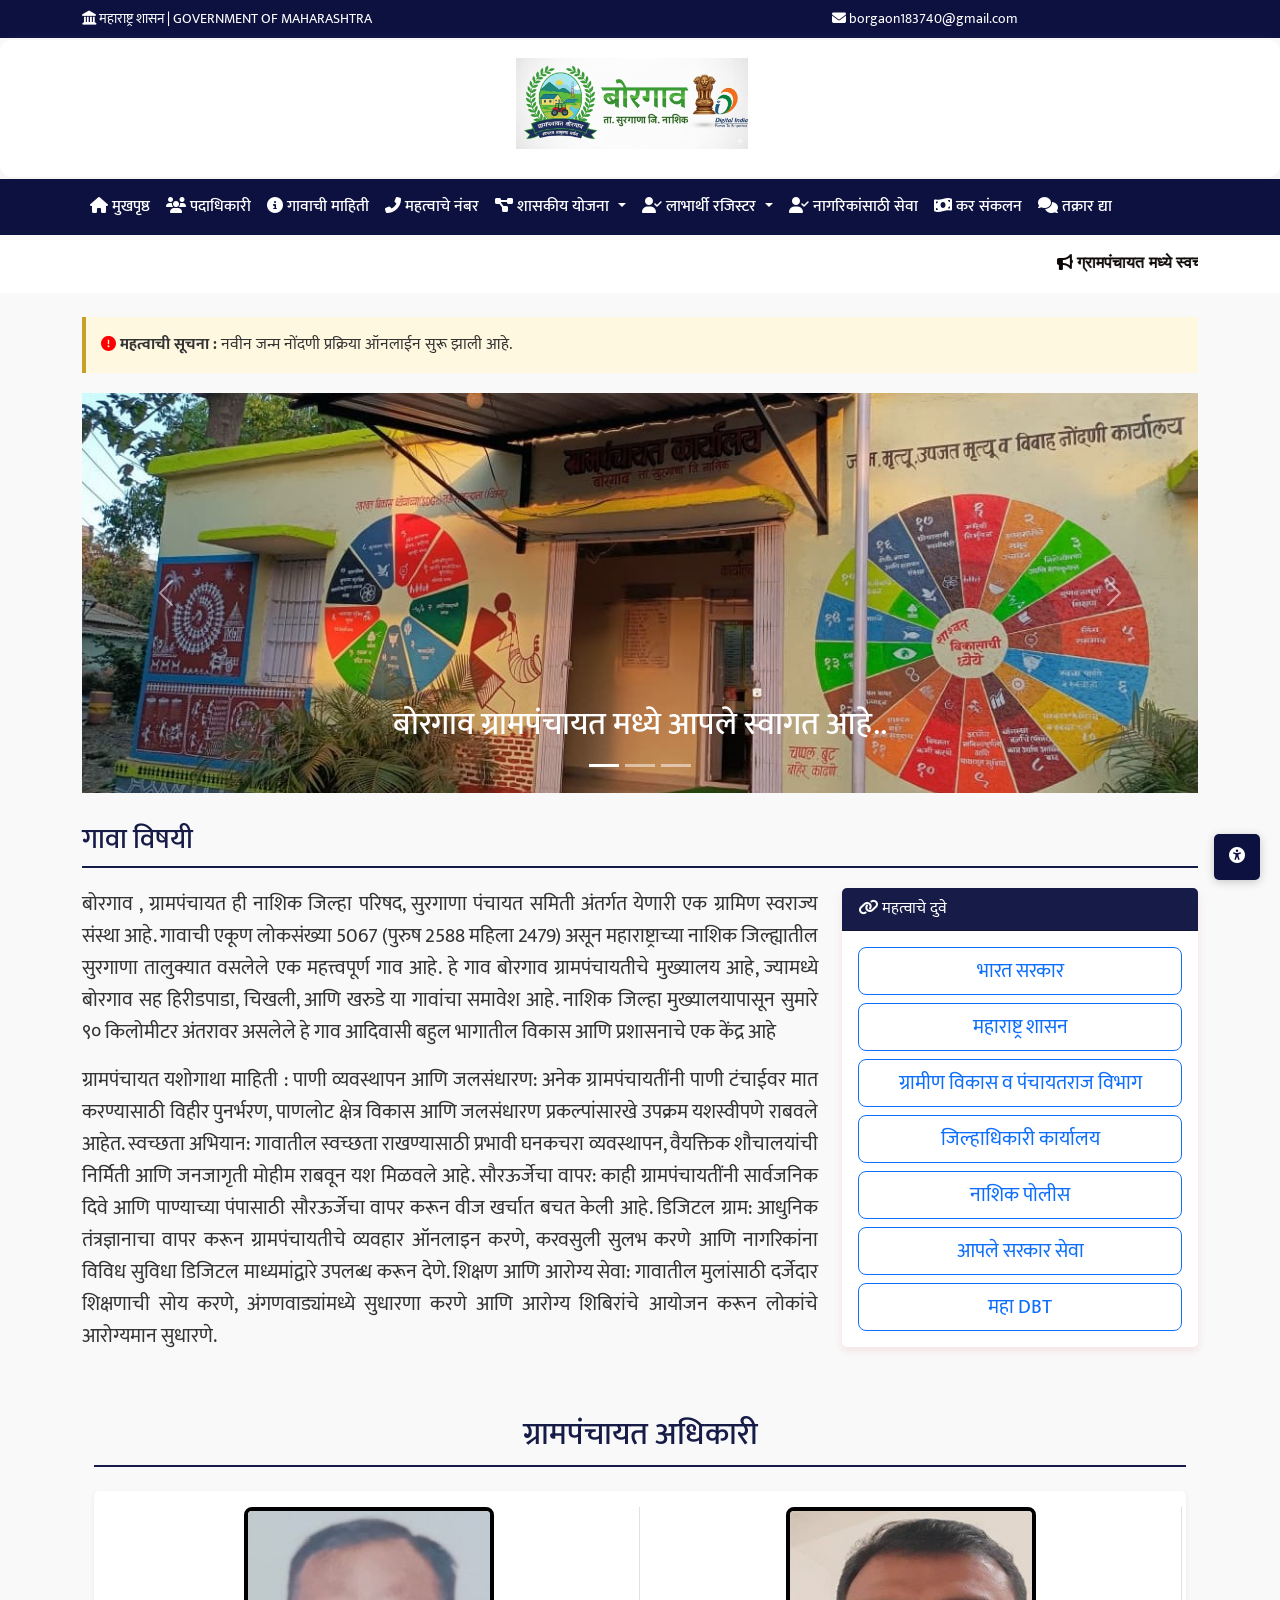
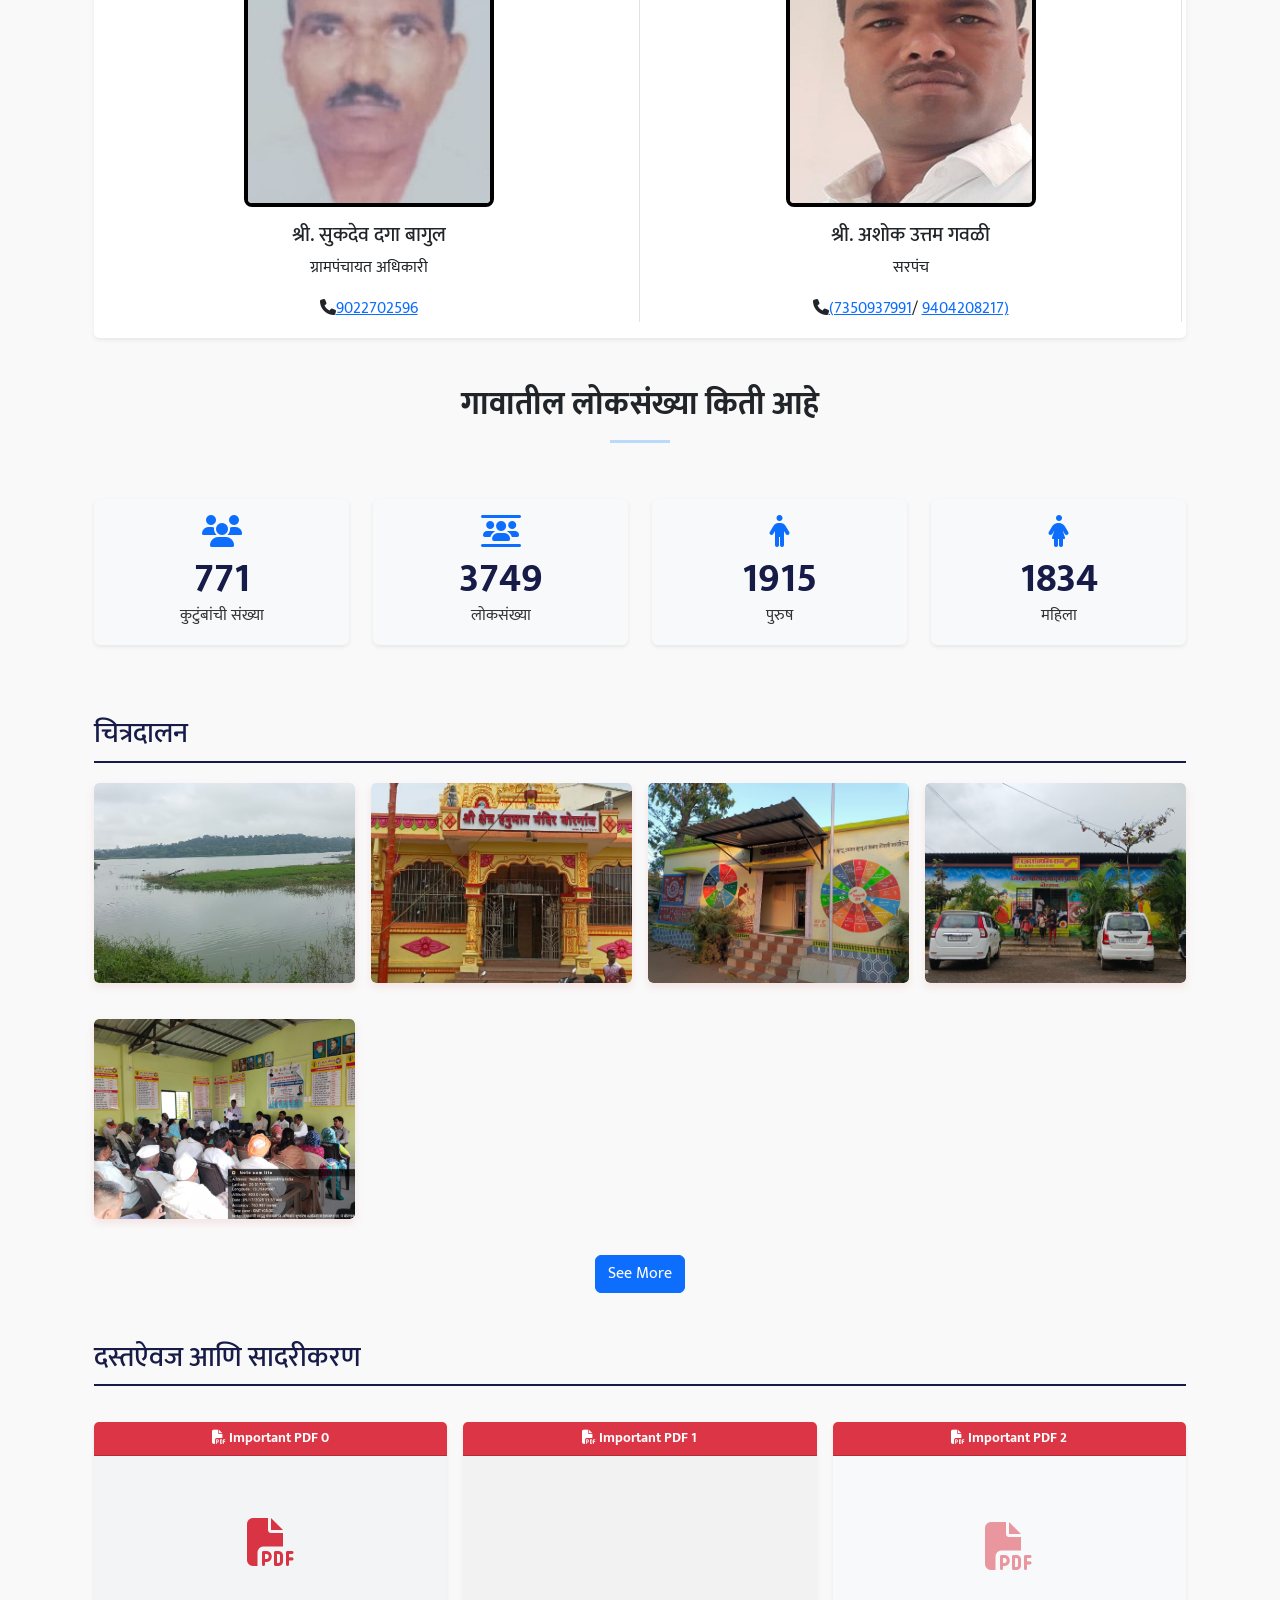
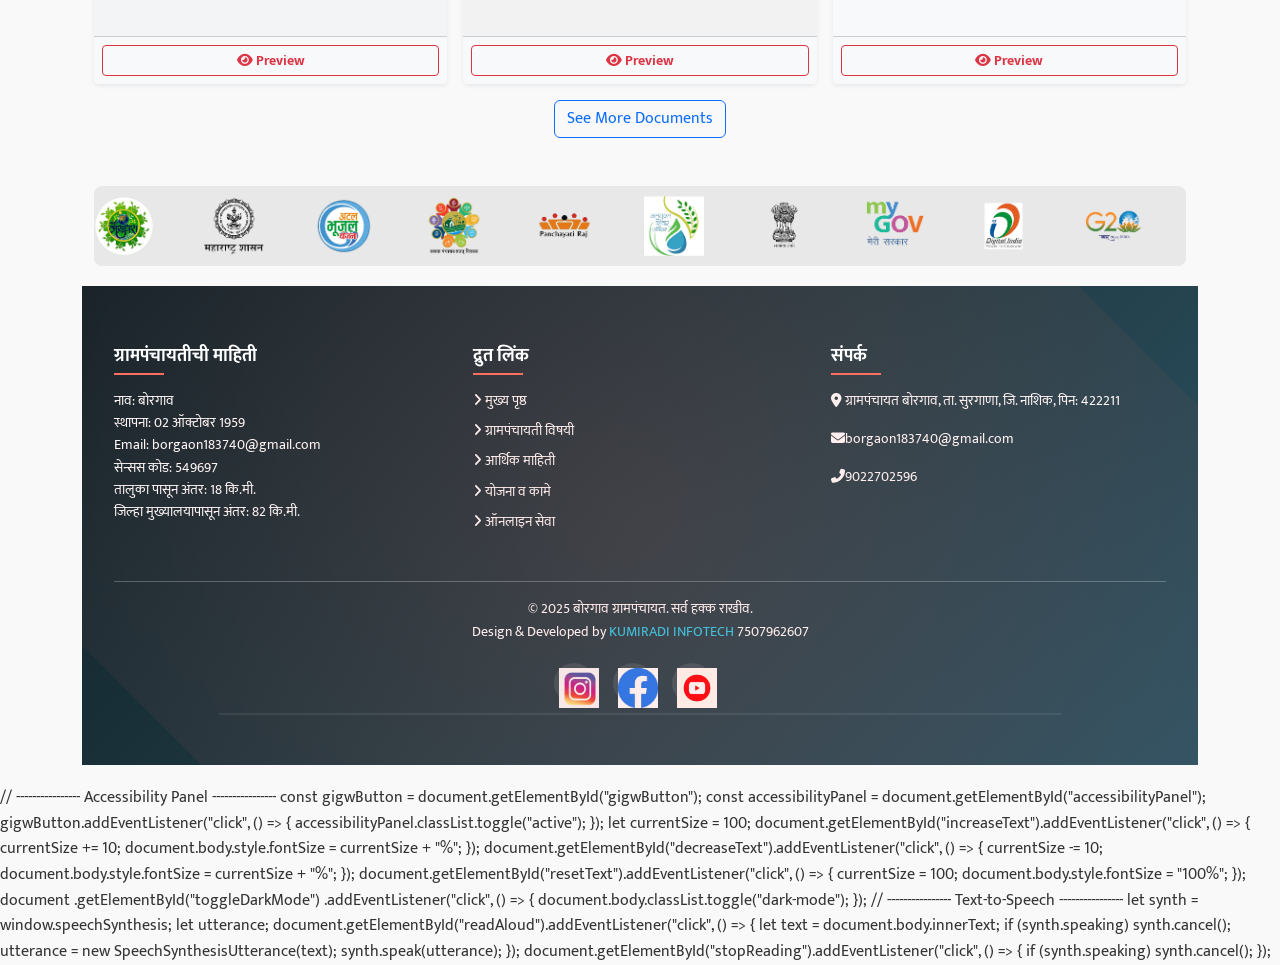
==== commit 8499596e: "Update index.html" ====
--- a/index.html
+++ b/index.html
@@ -684,10 +684,11 @@
                   style="position: absolute; top: 0; left: 0; width: 100%; height: 100%; cursor: pointer; background: rgba(0,0,0,0.02);" 
                   data-bs-toggle="modal" 
                   data-bs-target="#pdfModal"
+                  data-bs-pdf-src="pdf/example_ppt_converted.pdf"
                 ></div>
               </div>
               <div class="card-footer bg-light text-center p-2">
-                <button class="btn btn-sm btn-outline-danger w-100 fw-bold" data-bs-toggle="modal" data-bs-target="#pdfModal">
+                <button class="btn btn-sm btn-outline-danger w-100 fw-bold" data-bs-toggle="modal" data-bs-target="#pdfModal" data-bs-pdf-src="pdf/example_ppt_converted.pdf">
                   <i class="fas fa-eye"></i> Preview
                 </button>
               </div>
@@ -706,10 +707,11 @@
                   style="position: absolute; top: 0; left: 0; width: 100%; height: 100%; cursor: pointer; background: rgba(0,0,0,0.05);" 
                   data-bs-toggle="modal" 
                   data-bs-target="#pdfModal"
+                  data-bs-pdf-src="pdf/123.pdf"
                 ></div>
               </div>
               <div class="card-footer bg-light text-center p-2">
-                <button class="btn btn-sm btn-outline-danger w-100 fw-bold" data-bs-toggle="modal" data-bs-target="#pdfModal">
+                <button class="btn btn-sm btn-outline-danger w-100 fw-bold" data-bs-toggle="modal" data-bs-target="#pdfModal" data-bs-pdf-src="pdf/123.pdf">
                   <i class="fas fa-eye"></i> Preview
                 </button>
               </div>
@@ -728,10 +730,11 @@
                   style="position: absolute; top: 0; left: 0; width: 100%; height: 100%; cursor: pointer;" 
                   data-bs-toggle="modal" 
                   data-bs-target="#pdfModal"
+                  data-bs-pdf-src="pdf/document2.pdf"
                 ></div>
               </div>
               <div class="card-footer bg-light text-center p-2">
-                <button class="btn btn-sm btn-outline-danger w-100 fw-bold" data-bs-toggle="modal" data-bs-target="#pdfModal">
+                <button class="btn btn-sm btn-outline-danger w-100 fw-bold" data-bs-toggle="modal" data-bs-target="#pdfModal" data-bs-pdf-src="pdf/document2.pdf">
                   <i class="fas fa-eye"></i> Preview
                 </button>
               </div>
@@ -764,10 +767,10 @@
               </div>
               <div class="card-body p-0 d-flex align-items-center justify-content-center bg-light" style="height: 160px; position: relative;">
                  <i class="fas fa-file-pdf fa-3x text-danger opacity-50"></i>
-                <div style="position: absolute; top: 0; left: 0; width: 100%; height: 100%; cursor: pointer;" data-bs-toggle="modal" data-bs-target="#pdfModal"></div>
+                <div style="position: absolute; top: 0; left: 0; width: 100%; height: 100%; cursor: pointer;" data-bs-toggle="modal" data-bs-target="#pdfModal" data-bs-pdf-src="pdf/document4.pdf"></div>
               </div>
               <div class="card-footer bg-light text-center p-2">
-                <button class="btn btn-sm btn-outline-danger w-100 fw-bold" data-bs-toggle="modal" data-bs-target="#pdfModal">Preview</button>
+                <button class="btn btn-sm btn-outline-danger w-100 fw-bold" data-bs-toggle="modal" data-bs-target="#pdfModal" data-bs-pdf-src="pdf/document4.pdf">Preview</button>
               </div>
             </div>
           </div>
@@ -1054,6 +1057,20 @@
         }
       });
 
+      // ---------------- Dynamic PDF Source for Modal ----------------
+      const pdfModal = document.getElementById('pdfModal');
+      if (pdfModal) {
+        pdfModal.addEventListener('show.bs.modal', function (event) {
+          const button = event.relatedTarget;
+          const pdfSrc = button.getAttribute('data-bs-pdf-src');
+          const modalIframe = pdfModal.querySelector('iframe');
+          if (modalIframe && pdfSrc) {
+            modalIframe.src = pdfSrc;
+          }
+        });
+      }
+    </script>
+
 
 
       // ---------------- Accessibility Panel ----------------
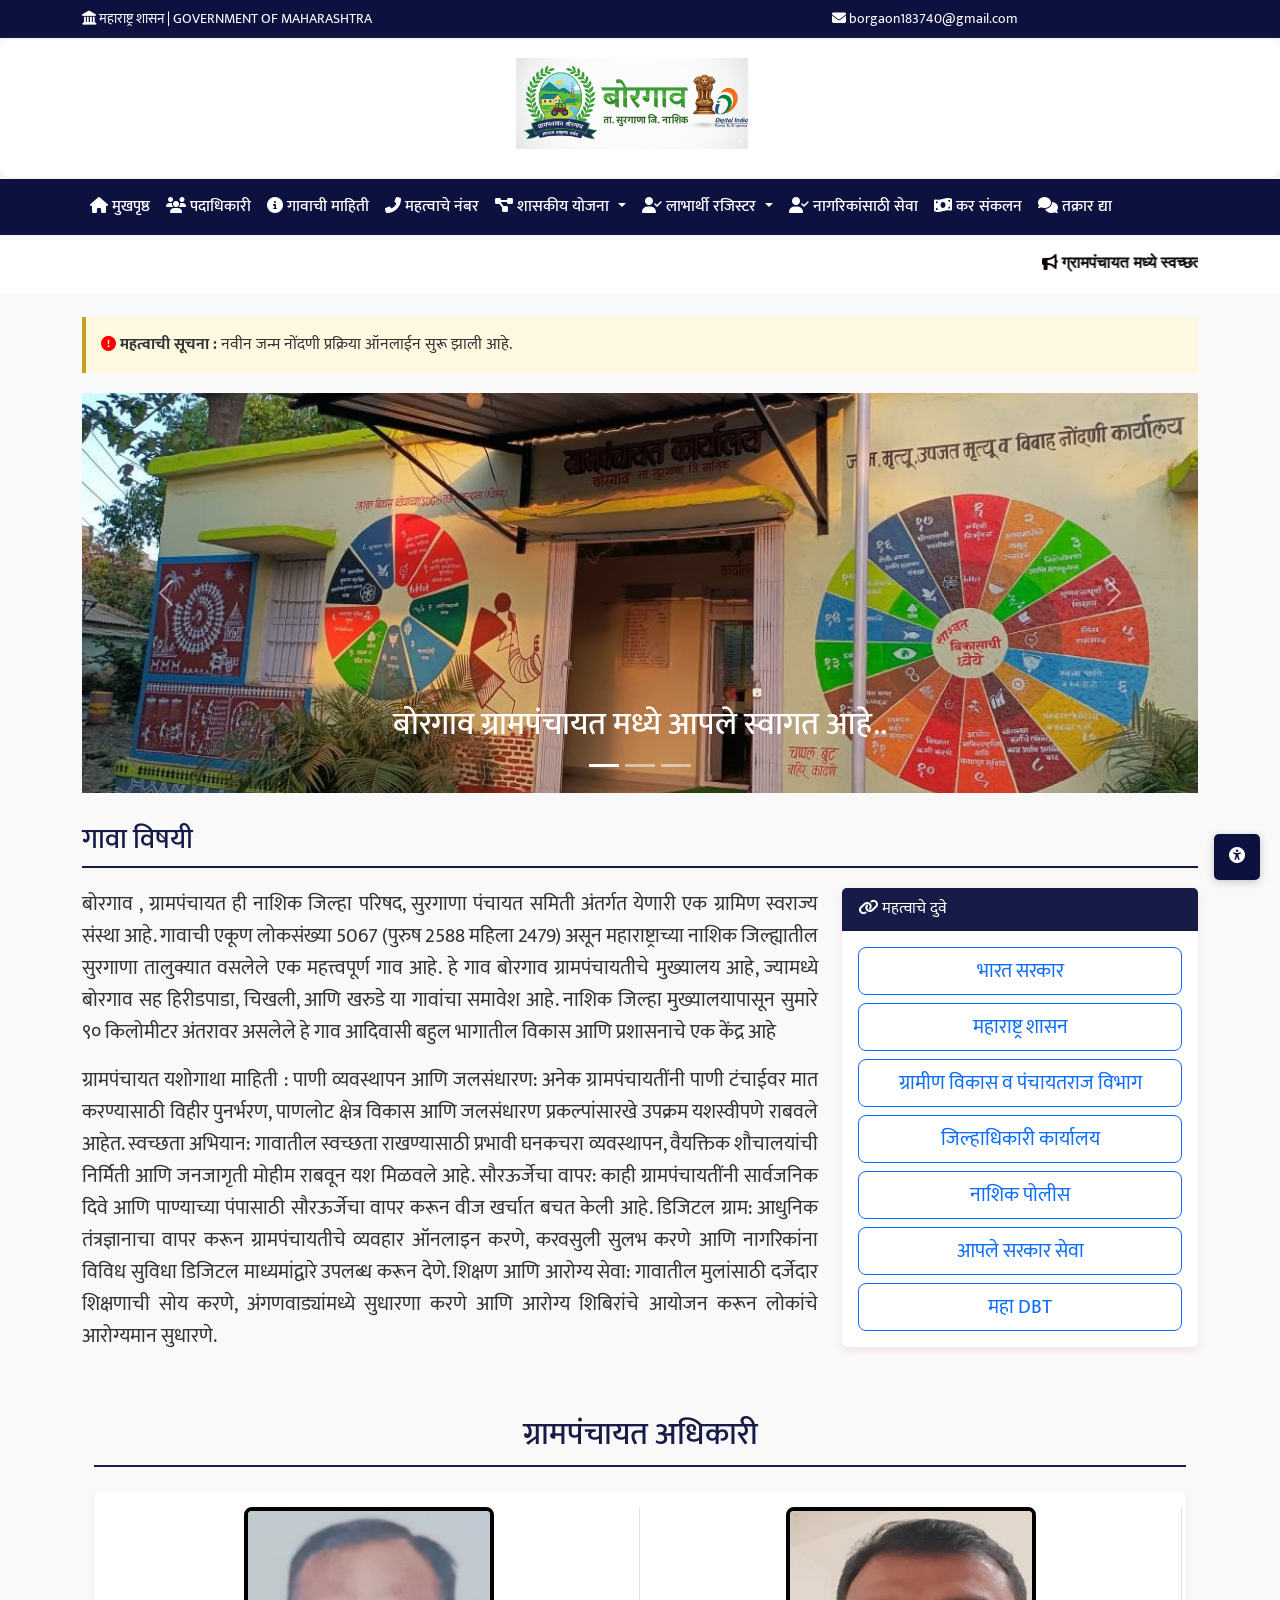
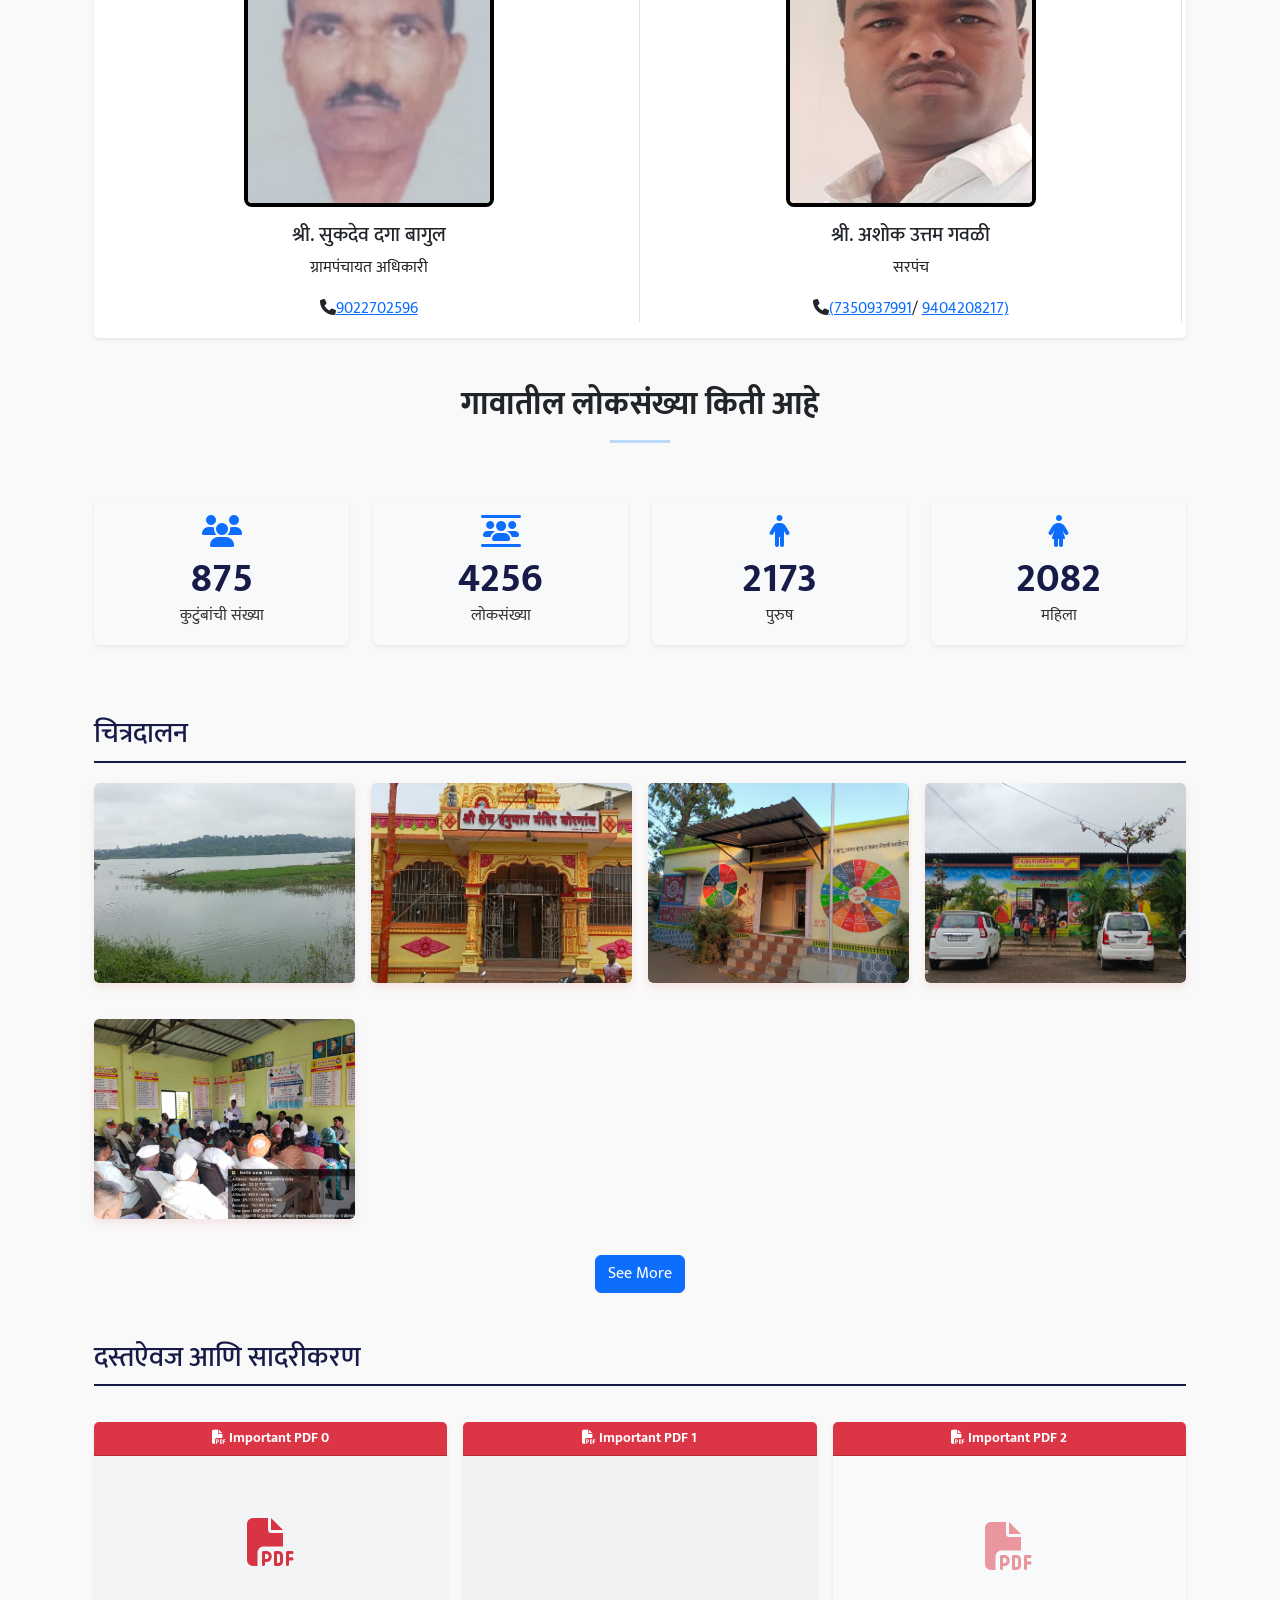
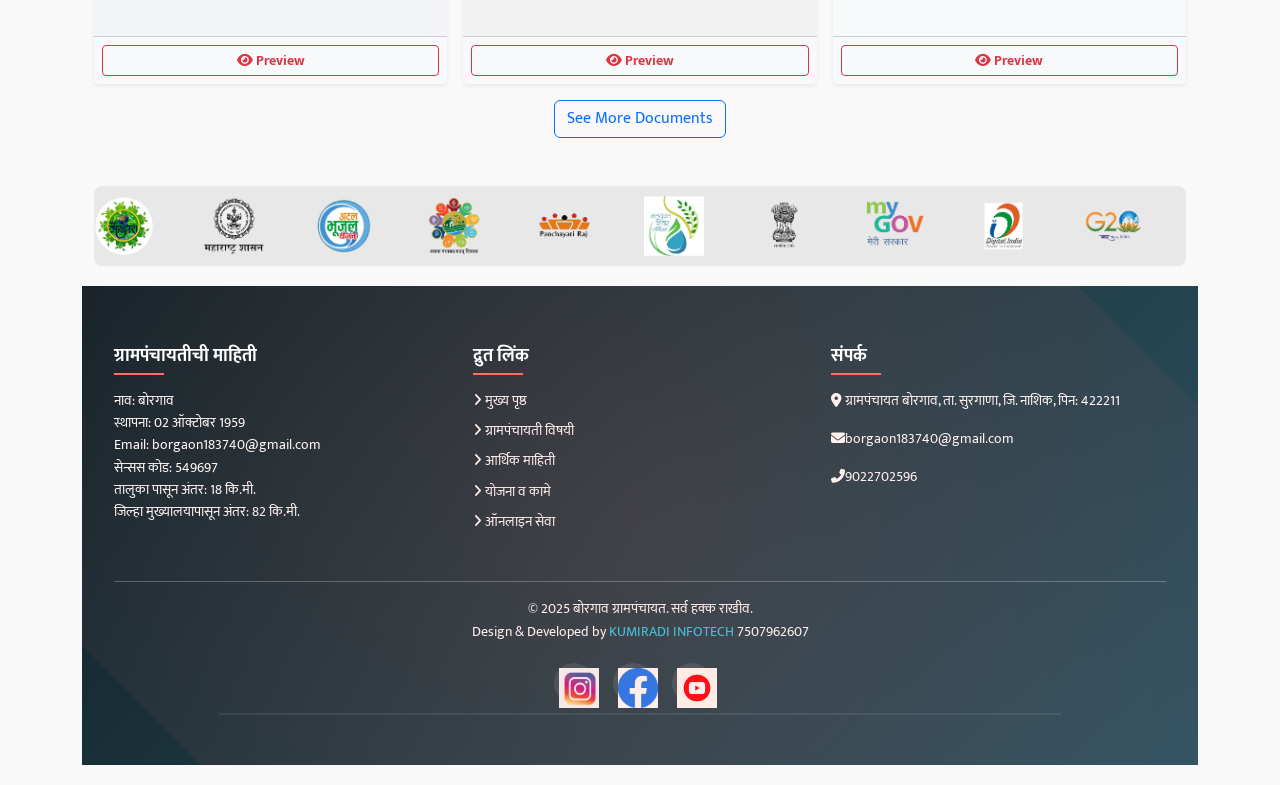
==== commit 280a233c: "Update index.html" ====
--- a/index.html
+++ b/index.html
@@ -1071,7 +1071,7 @@
       }
     </script>
 
-
+    <script>
 
       // ---------------- Accessibility Panel ----------------
       const gigwButton = document.getElementById("gigwButton");
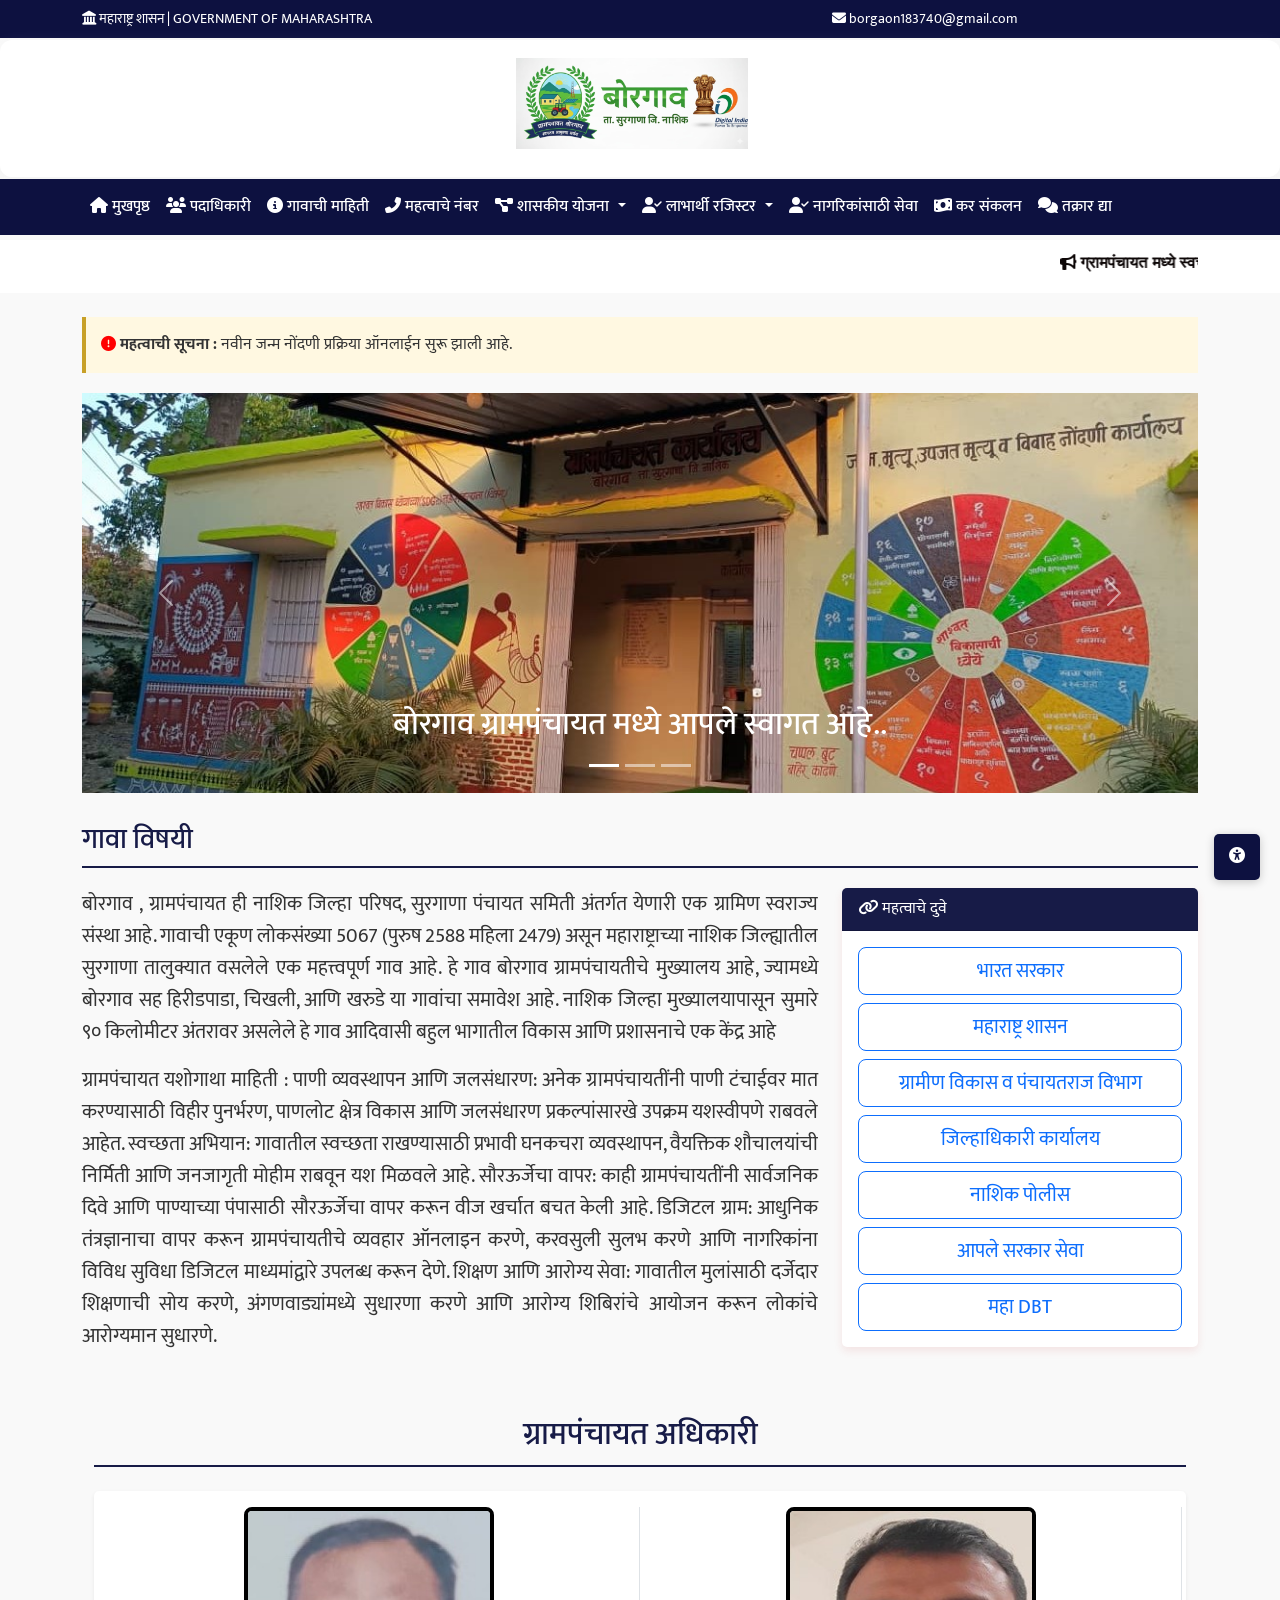
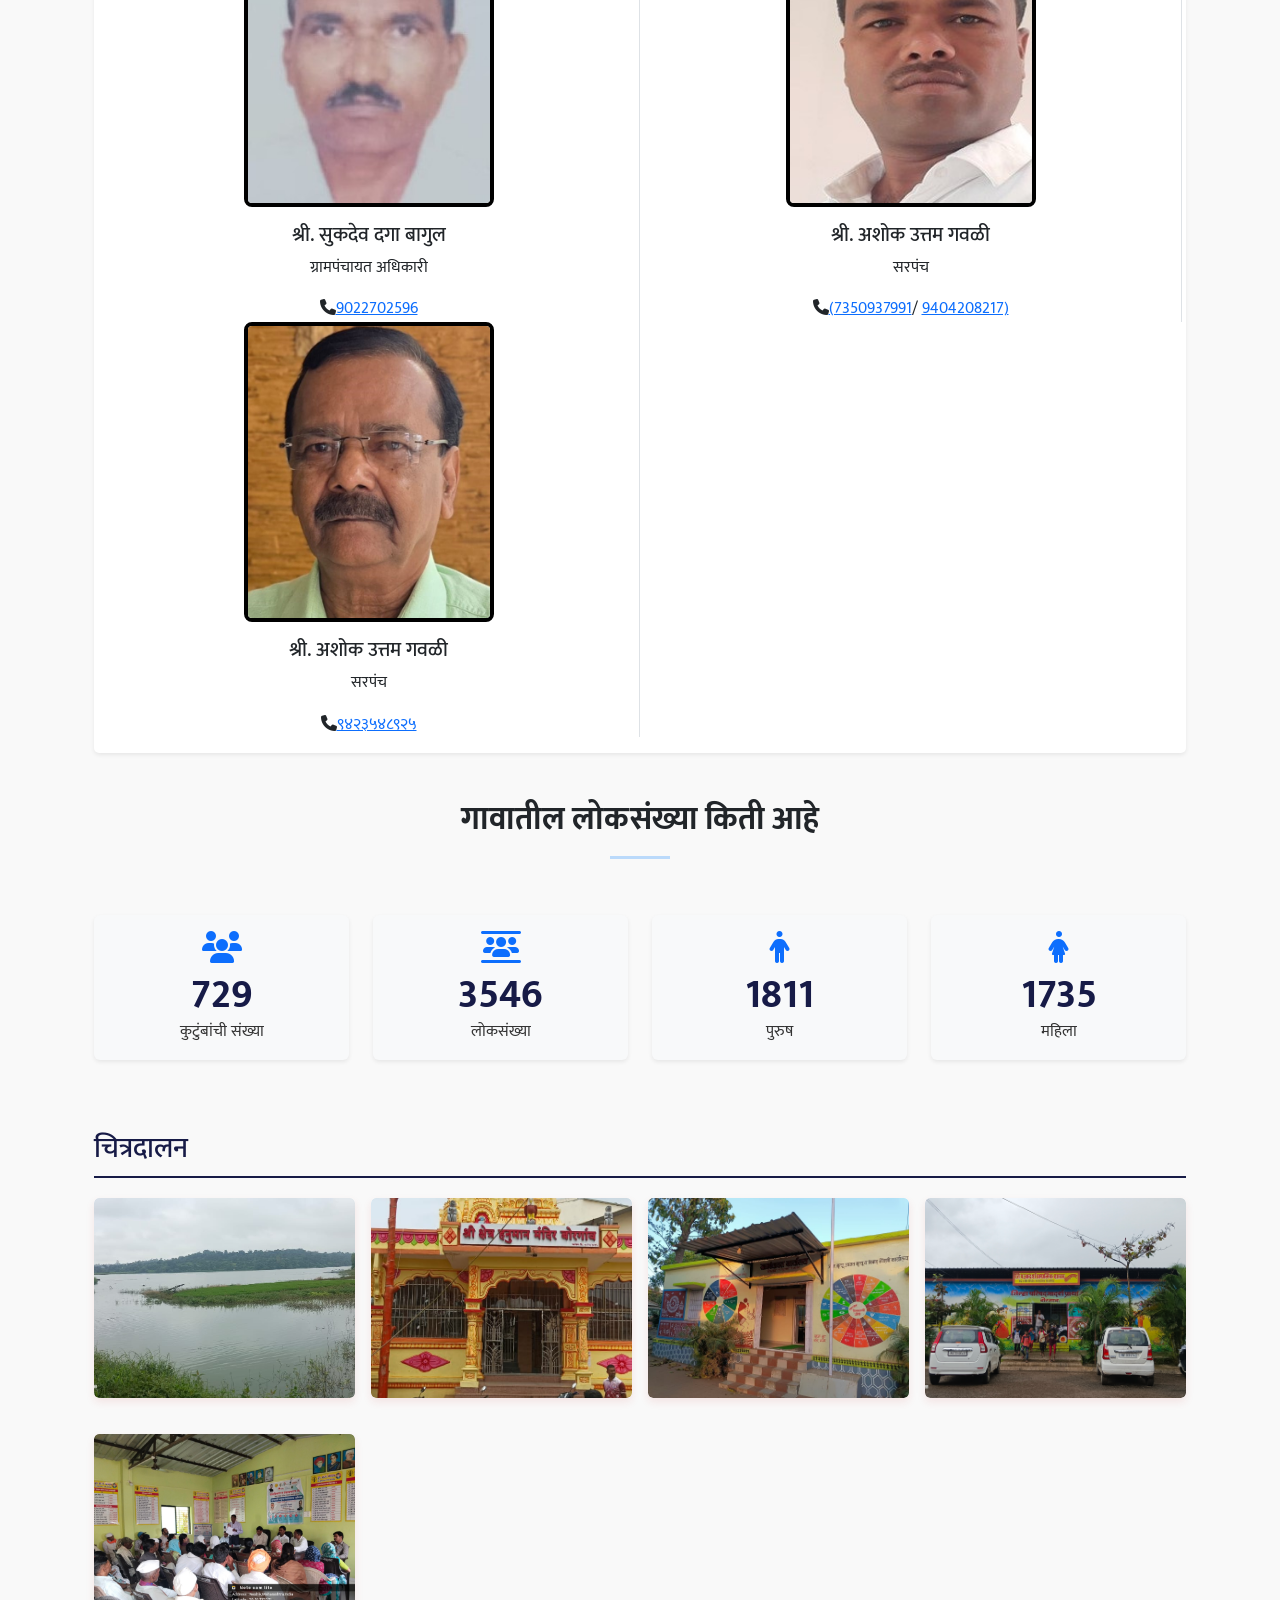
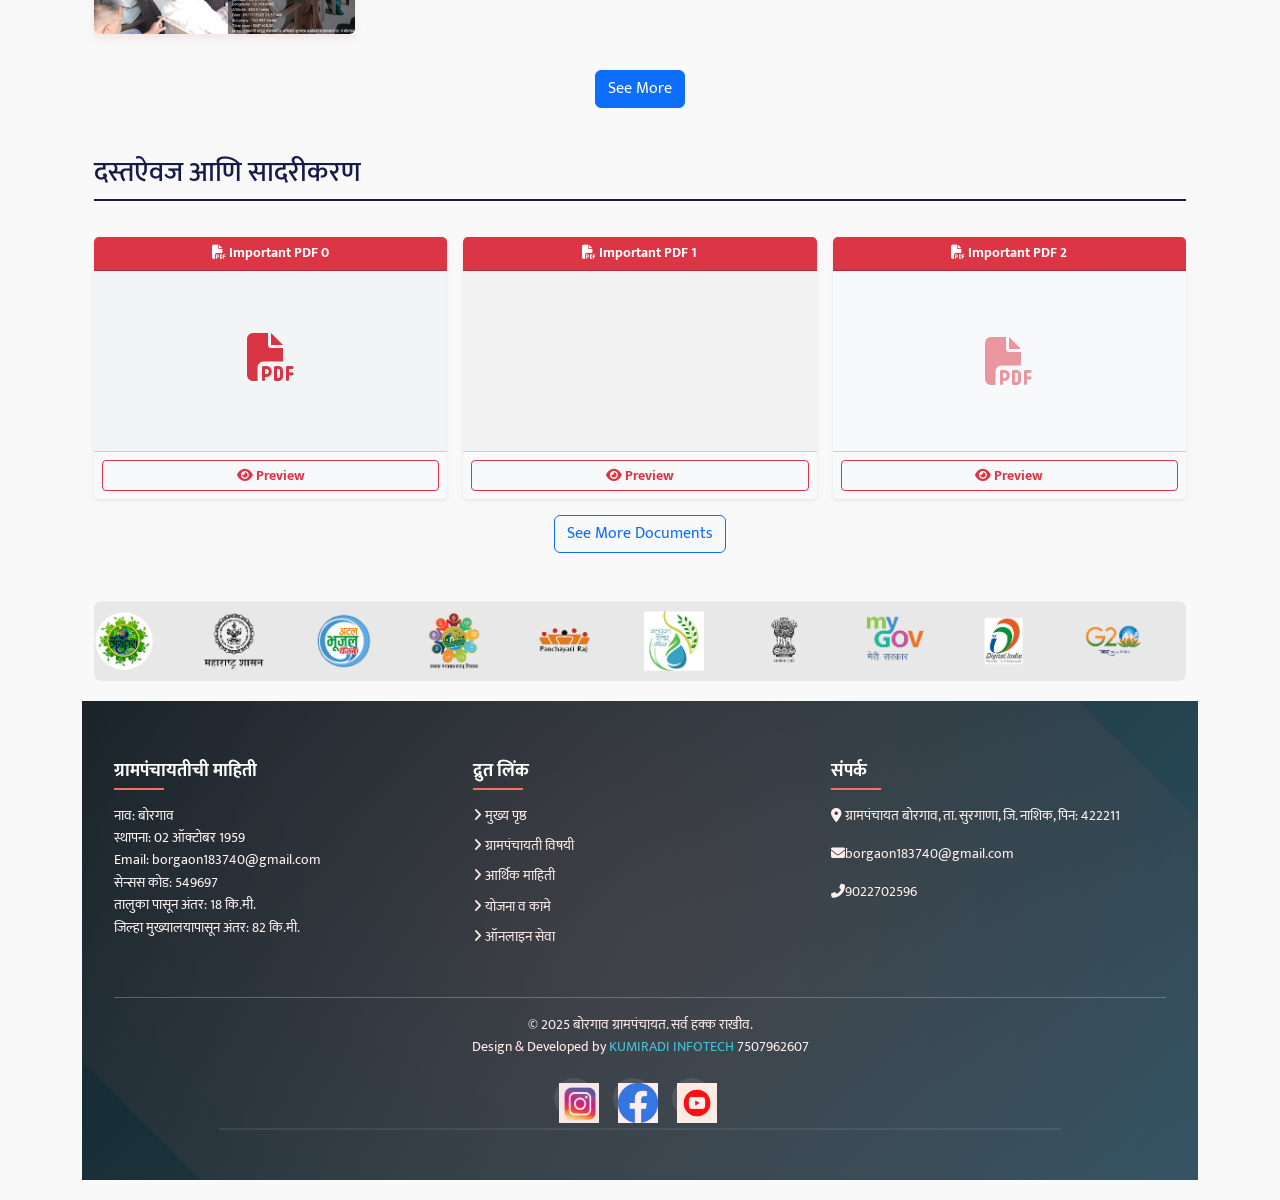
==== commit 9098b260: "hi" ====
--- a/index.html
+++ b/index.html
@@ -460,6 +460,25 @@
                   <a href="tel:+919404208217">9404208217)</a>
                 </p>
               </div>
+              <div class="col-md-6 text-center border-end">
+                <img
+                  src="img/upsarpanch-lFDANfS4.jpeg"
+                  class="officer-img mb-3"
+                  alt="Sarpanch"
+                   style="
+                    width: 250px;
+                    height: 300px;
+                    object-fit: cover;
+                    border-radius: 8px;
+                  "
+                />
+                <h5 class="card-title">श्री. अशोक उत्तम गवळी</h5>
+                <p class="card-text">सरपंच</p>
+                <p class="card-text">
+                  <i class="fas fa-phone"></i
+                  ><a href="tel:+919423548925">९४२३५४८९२५</a>
+                </p>
+              </div>
             </div>
           </div>
         </div>
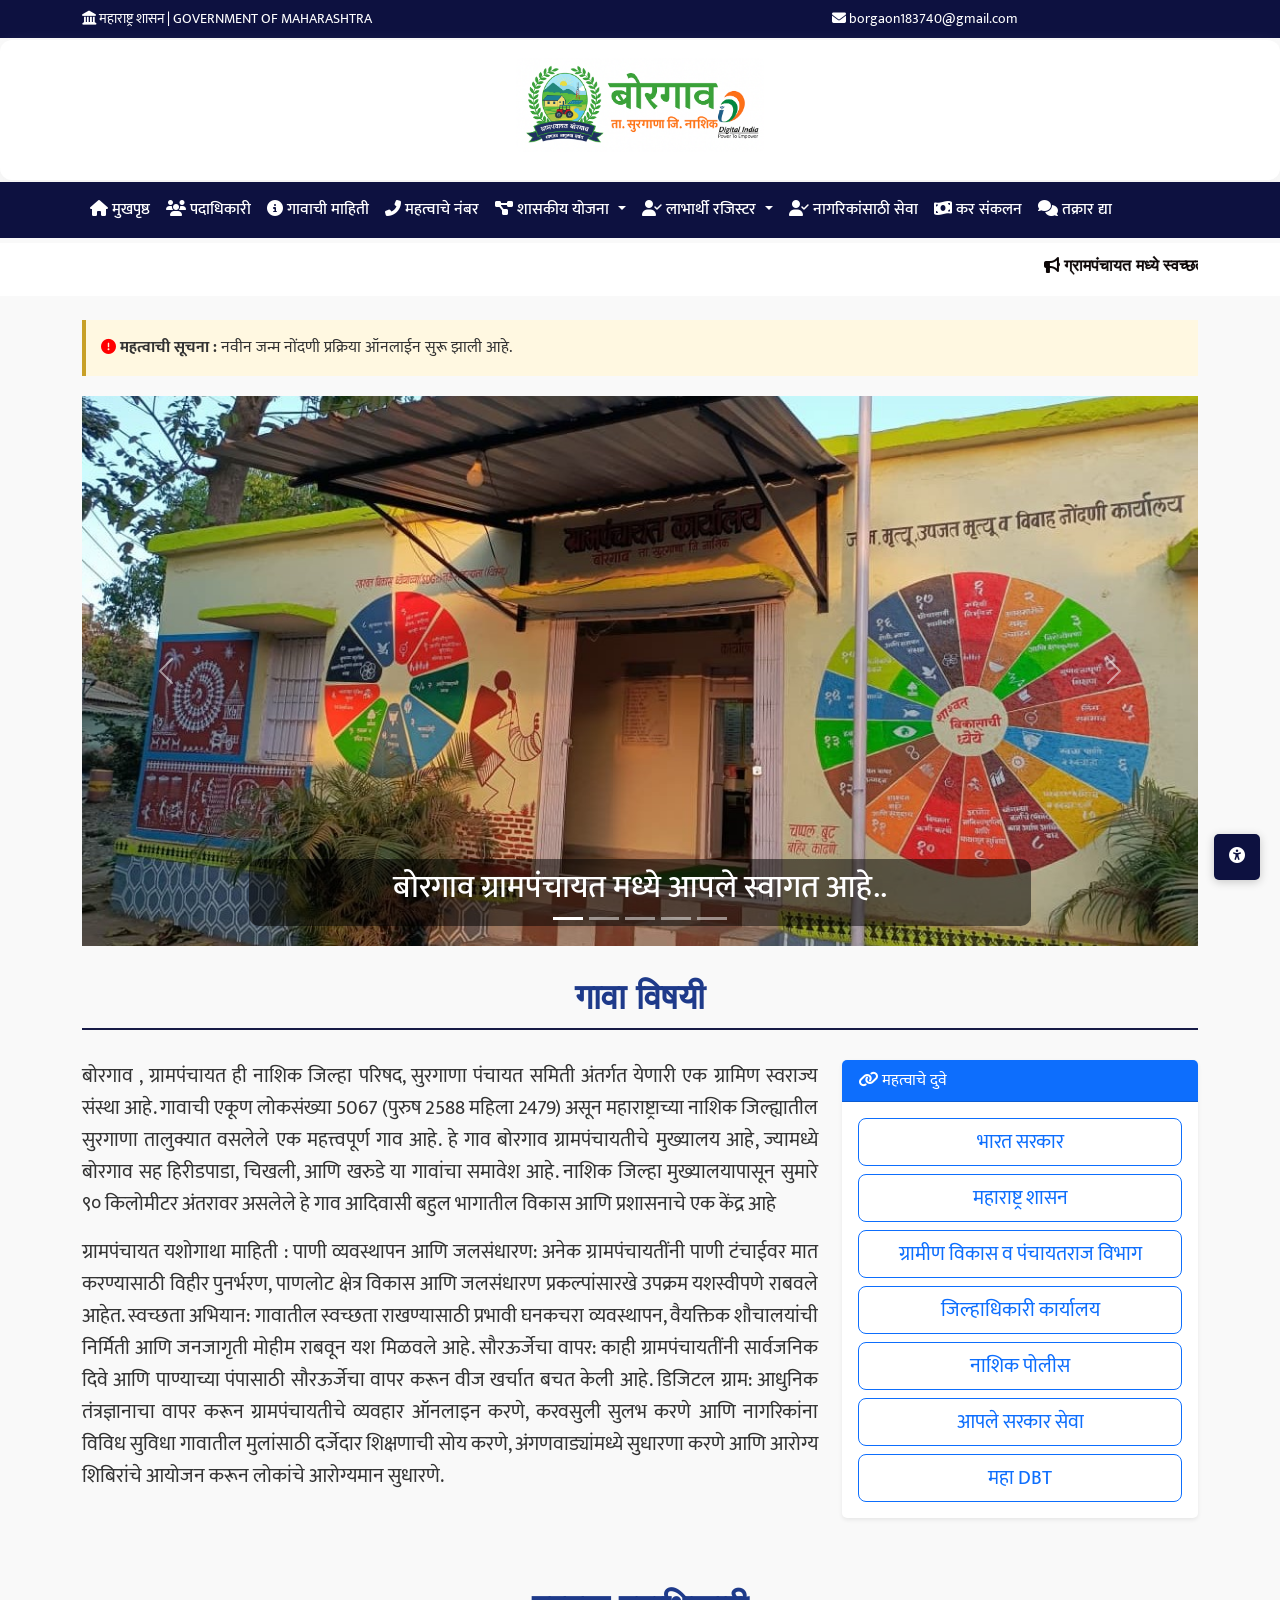
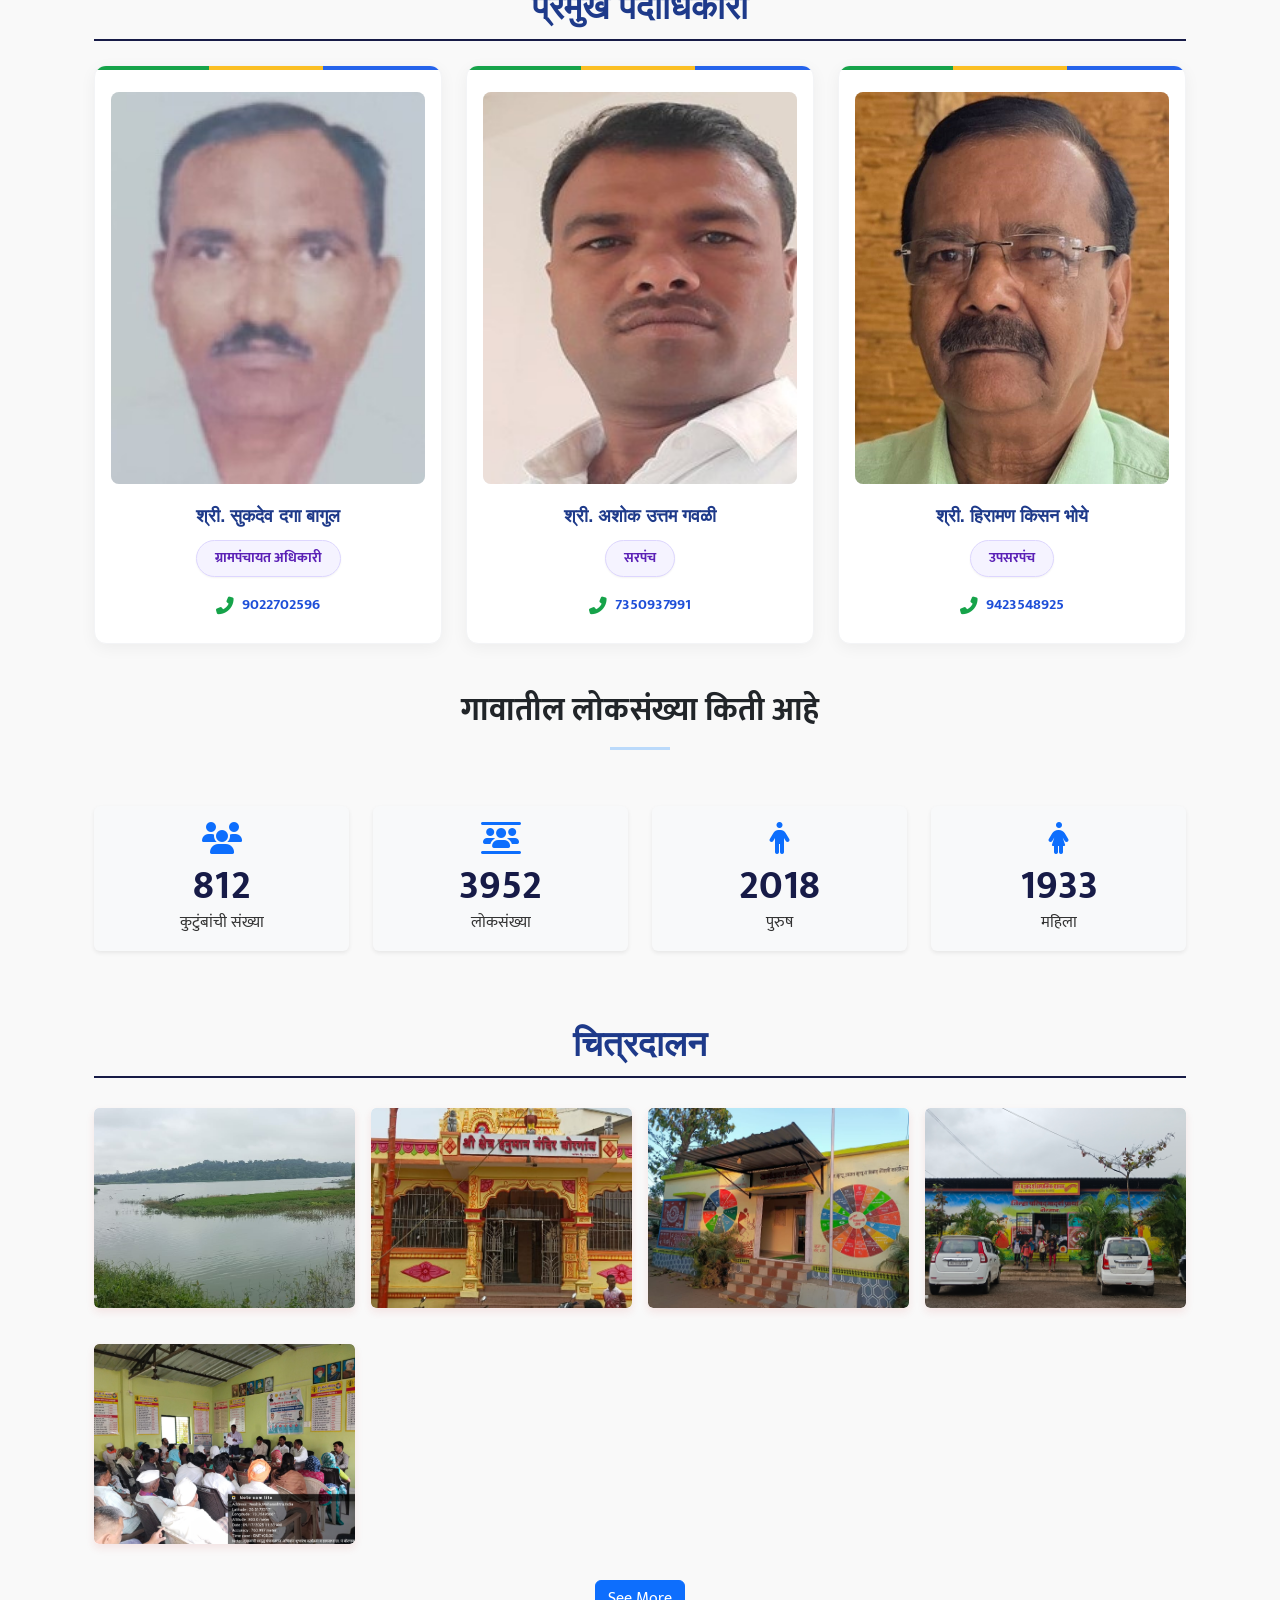
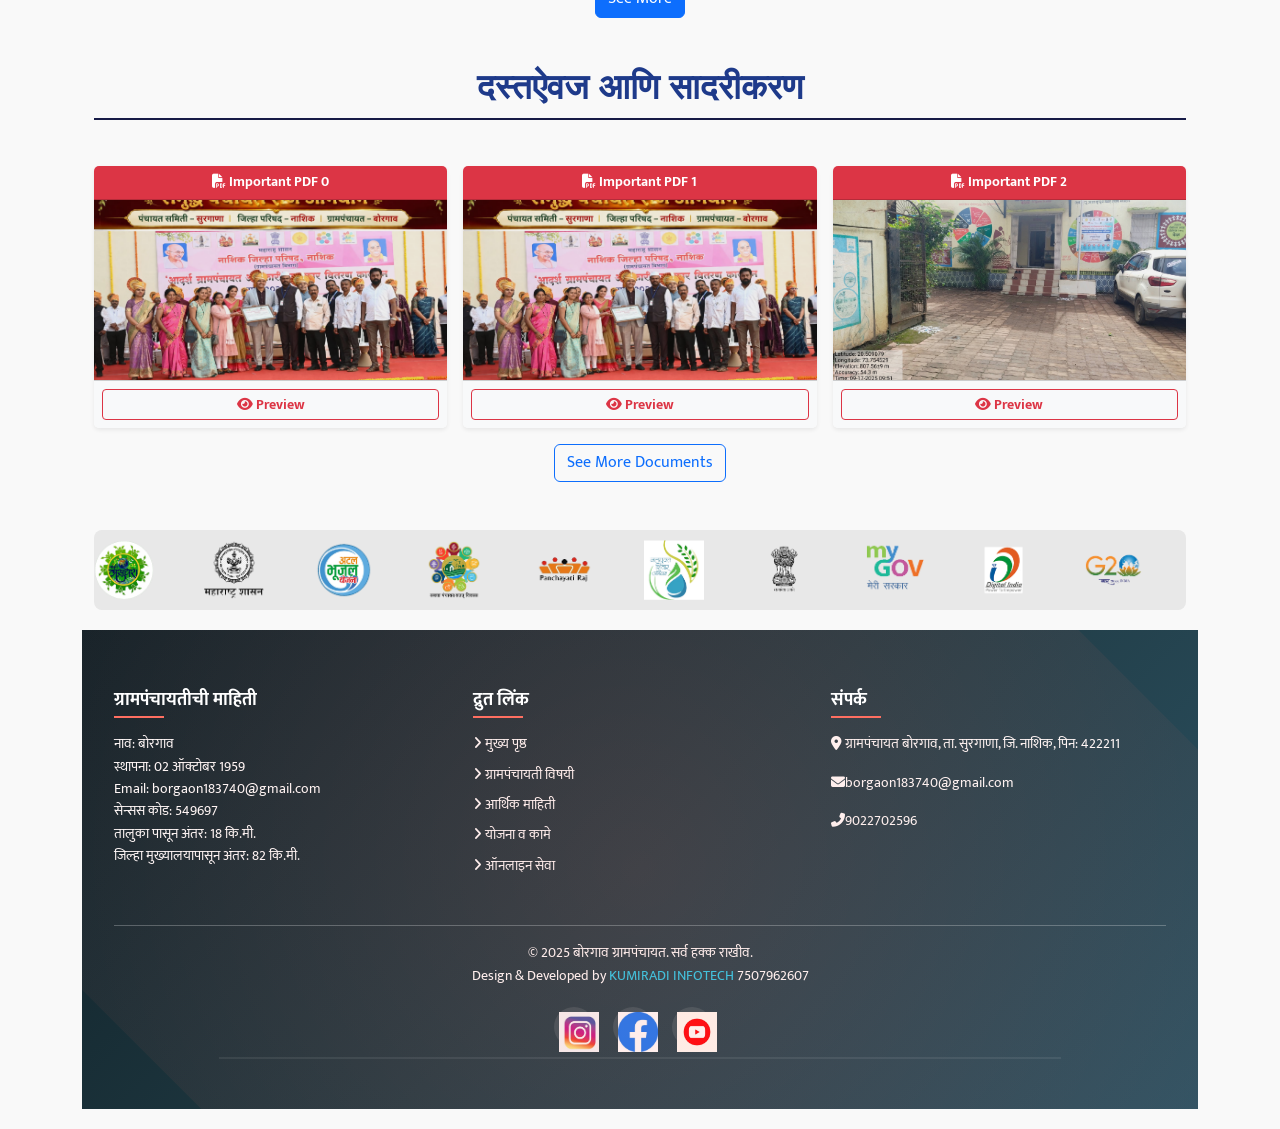
==== commit 20ca0bae: "jpkl" ====
--- a/index.html
+++ b/index.html
@@ -18,6 +18,7 @@
       rel="stylesheet"
     />
     <link rel="stylesheet" href="index.css" />
+    <link rel="stylesheet" href="css/members.css" />
   </head>
   <style>
     :root {
@@ -56,12 +57,8 @@
     </div>
 
     <!-- Logo Header -->
-    <div
-      class="logo-header py-3 d-flex justify-content-between align-items-center px-4"
-    >
-      <div class="logo-container d-flex align-items-center">
-        <img src="img/main_logo.jpg" alt="ग्रामपंचायत लोगो" class="logo me-3" />
-        <div class="logo-text"></div>
+      <div class="logo-header py-3 d-flex justify-content-center align-items-center">
+        <img src="img/main_logo.png" alt="ग्रामपंचायत लोगो" class="logo img-fluid" style="max-height: 120px; width: auto;">
       </div>
       <div class="contact-short d-none d-md-block text-end"></div>
     </div>
@@ -260,6 +257,7 @@
         id="mainCarousel"
         class="carousel slide carousel-fade"
         data-bs-ride="carousel"
+        data-bs-interval="3000"
       >
         <div class="carousel-indicators">
           <button
@@ -267,47 +265,75 @@
             data-bs-target="#mainCarousel"
             data-bs-slide-to="0"
             class="active"
+            aria-current="true"
+            aria-label="Slide 1"
           ></button>
           <button
             type="button"
             data-bs-target="#mainCarousel"
             data-bs-slide-to="1"
+            aria-label="Slide 2"
           ></button>
           <button
             type="button"
             data-bs-target="#mainCarousel"
             data-bs-slide-to="2"
+            aria-label="Slide 3"
+          ></button>
+          <button
+            type="button"
+            data-bs-target="#mainCarousel"
+            data-bs-slide-to="3"
+            aria-label="Slide 4"
+          ></button>
+          <button
+            type="button"
+            data-bs-target="#mainCarousel"
+            data-bs-slide-to="4"
+            aria-label="Slide 5"
           ></button>
         </div>
         <div class="carousel-inner">
           <div class="carousel-item active">
-            <img src="img/gp.jpg" class="d-block w-100" alt="Village Image" />
-            <div class="carousel-caption d-none d-md-block">
+            <img src="img/gp.jpg" class="d-block w-100" style="height: 550px; object-fit: cover;" alt="Village Image" />
+            <div class="carousel-caption d-none d-md-block" style="background: rgba(0,0,0,0.5); border-radius: 10px; padding: 10px;">
               <h2>बोरगाव ग्रामपंचायत मध्ये आपले स्वागत आहे..</h2>
             </div>
           </div>
           <div class="carousel-item">
-            <img src="img/gp1.jpg" class="d-block w-100" alt="Community Hall" />
-            <div class="carousel-caption d-none d-md-block">
+            <img src="img/gp1.jpg" class="d-block w-100" style="height: 550px; object-fit: cover;" alt="Community Hall" />
+            <div class="carousel-caption d-none d-md-block" style="background: rgba(0,0,0,0.5); border-radius: 10px; padding: 10px;">
               <h2>बोरगाव ग्रामसभा</h2>
             </div>
           </div>
 
           <div class="carousel-item">
-            <img src="img/schl.jpg" class="d-block w-100" alt="School Image" />
-            <div class="carousel-caption d-none d-md-block">
+            <img src="img/schl.jpg" class="d-block w-100" style="height: 550px; object-fit: cover;" alt="School Image" />
+            <div class="carousel-caption d-none d-md-block" style="background: rgba(0,0,0,0.5); border-radius: 10px; padding: 10px;">
               <h2>बोरगाव शाळा</h2>
             </div>
           </div>
 
           <div class="carousel-item">
             <img
-              src="img\dharan.jpeg"
+              src="img/dharan.jpeg"
               class="d-block w-100"
+              style="height: 550px; object-fit: cover;"
               alt="Water Project"
             />
-            <div class="carousel-caption d-none d-md-block">
+            <div class="carousel-caption d-none d-md-block" style="background: rgba(0,0,0,0.5); border-radius: 10px; padding: 10px;">
               <h2>बोरगांव धरण</h2>
+            </div>
+          </div>
+          <div class="carousel-item">
+            <img
+              src="img/p.jpeg"
+              class="d-block w-100"
+              style="height: 550px; object-fit: cover;"
+              alt="Grampanchayat"
+            />
+            <div class="carousel-caption d-none d-md-block" style="background: rgba(0,0,0,0.5); border-radius: 10px; padding: 10px;">
+              <h2>बोरगाव ग्रामपंचायत</h2>
             </div>
           </div>
         </div>
@@ -317,7 +343,8 @@
           data-bs-target="#mainCarousel"
           data-bs-slide="prev"
         >
-          <span class="carousel-control-prev-icon"></span>
+          <span class="carousel-control-prev-icon" aria-hidden="true"></span>
+          <span class="visually-hidden">Previous</span>
         </button>
         <button
           class="carousel-control-next"
@@ -325,7 +352,8 @@
           data-bs-target="#mainCarousel"
           data-bs-slide="next"
         >
-          <span class="carousel-control-next-icon"></span>
+          <span class="carousel-control-next-icon" aria-hidden="true"></span>
+          <span class="visually-hidden">Next</span>
         </button>
       </div>
 
@@ -354,16 +382,13 @@
             आणि पाण्याच्या पंपासाठी सौरऊर्जेचा वापर करून वीज खर्चात बचत केली
             आहे. डिजिटल ग्राम: आधुनिक तंत्रज्ञानाचा वापर करून ग्रामपंचायतीचे
             व्यवहार ऑनलाइन करणे, करवसुली सुलभ करणे आणि नागरिकांना विविध सुविधा
-            डिजिटल माध्यमांद्वारे उपलब्ध करून देणे. शिक्षण आणि आरोग्य सेवा:
-            गावातील मुलांसाठी दर्जेदार शिक्षणाची सोय करणे, अंगणवाड्यांमध्ये
-            सुधारणा करणे आणि आरोग्य शिबिरांचे आयोजन करून लोकांचे आरोग्यमान
-            सुधारणे.
+            गावातील मुलांसाठी दर्जेदार शिक्षणाची सोय करणे, अंगणवाड्यांमध्ये सुधारणा करणे आणि आरोग्य शिबिरांचे आयोजन करून लोकांचे आरोग्यमान सुधारणे.
           </p>
         </div>
 
         <div class="col-md-4">
-          <div class="card">
-            <div class="card-header">
+          <div class="card shadow-sm">
+            <div class="card-header bg-primary text-white">
               <i class="fas fa-link"></i> महत्वाचे दुवे
             </div>
             <div class="card-body">
@@ -418,67 +443,47 @@
 
       <!-- Officers Section -->
       <div class="container mt-5">
-        <h2 class="section-title text-center mb-4">ग्रामपंचायत अधिकारी</h2>
-        <div class="card shadow-sm">
-          <div class="card-body">
-             <div class="row">
-              <div class="col-md-6 text-center border-end">
-                <img
-                  src="img/officer1.jpeg"
-                  class="officer-img mb-3"
-                  alt="Sarpanch"
-                  style="
-                    width: 250px;
-                    height: 300px;
-                    object-fit: cover;
-                    border-radius: 8px;
-                  "
-                />
-                <h5 class="card-title">श्री. सुकदेव दगा बागुल</h5>
-                <p class="card-text">ग्रामपंचायत अधिकारी</p>
-                <p class="card-text">
-                  <i class="fas fa-phone"></i><a href="tel:+919022702596">9022702596</a>
-                </p>
-              </div>
-              <div class="col-md-6 text-center border-end">
-                <img
-                  src="img/sarpanch.jpeg"
-                  class="officer-img mb-3"
-                  alt="Sarpanch"
-                   style="
-                    width: 250px;
-                    height: 300px;
-                    object-fit: cover;
-                    border-radius: 8px;
-                  "
-                />
-                <h5 class="card-title">श्री. अशोक उत्तम गवळी</h5>
-                <p class="card-text">सरपंच</p>
-                <p class="card-text">
-                  <i class="fas fa-phone"></i
-                  ><a href="tel:+917350937991">(7350937991</a>/
-                  <a href="tel:+919404208217">9404208217)</a>
-                </p>
-              </div>
-              <div class="col-md-6 text-center border-end">
-                <img
-                  src="img/upsarpanch-lFDANfS4.jpeg"
-                  class="officer-img mb-3"
-                  alt="Sarpanch"
-                   style="
-                    width: 250px;
-                    height: 300px;
-                    object-fit: cover;
-                    border-radius: 8px;
-                  "
-                />
-                <h5 class="card-title">श्री. अशोक उत्तम गवळी</h5>
-                <p class="card-text">सरपंच</p>
-                <p class="card-text">
-                  <i class="fas fa-phone"></i
-                  ><a href="tel:+919423548925">९४२३५४८९२५</a>
-                </p>
-              </div>
+        <h2 class="section-title text-center mb-4">प्रमुख पदाधिकारी</h2>
+        <div class="row g-4 justify-content-center">
+          <!-- Officer 1: Adhikari -->
+          <div class="col-12 col-sm-6 col-md-4">
+            <div class="member-card">
+              <div class="member-img-container">
+                <img src="img/officer1.jpeg" alt="ग्रामपंचायत अधिकारी" class="member-img" />
+              </div>
+              <div class="member-info">
+                <h5 class="member-name">श्री. सुकदेव दगा बागुल</h5>
+                <span class="member-role">ग्रामपंचायत अधिकारी</span>
+              </div>
+              <a href="tel:+919022702596" class="member-contact"><i class="fas fa-phone-alt"></i> 9022702596</a>
+            </div>
+          </div>
+
+          <!-- Officer 2: Sarpanch -->
+          <div class="col-12 col-sm-6 col-md-4">
+            <div class="member-card">
+              <div class="member-img-container">
+                <img src="img/sarpanch.jpeg" alt="सरपंच" class="member-img" />
+              </div>
+              <div class="member-info">
+                <h5 class="member-name">श्री. अशोक उत्तम गवळी</h5>
+                <span class="member-role">सरपंच</span>
+              </div>
+              <a href="tel:+917350937991" class="member-contact"><i class="fas fa-phone-alt"></i> 7350937991</a>
+            </div>
+          </div>
+
+          <!-- Officer 3: Up-sarpanch -->
+          <div class="col-12 col-sm-6 col-md-4">
+            <div class="member-card">
+              <div class="member-img-container">
+                <img src="img/upsarpanch.jpeg" alt="उपसरपंच" class="member-img" />
+              </div>
+              <div class="member-info">
+                <h5 class="member-name">श्री. हिरामण किसन भोये</h5>
+                <span class="member-role">उपसरपंच</span>
+              </div>
+              <a href="tel:+919423548925" class="member-contact"><i class="fas fa-phone-alt"></i> 9423548925</a>
             </div>
           </div>
         </div>
@@ -583,6 +588,7 @@
               <div class="hover-caption">Click to zoom</div>
             </div>
           </div>
+          
           <div class="col">
             <div class="card gallery-card position-relative">
               <img
@@ -595,7 +601,6 @@
             </div>
           </div>
         </div>
-
         <!--
          <div
           class="row row-cols-1 row-cols-sm-2 row-cols-md-4 g-3 d-none mt-3"
@@ -694,17 +699,18 @@
               <div class="card-header bg-danger text-white text-center p-2">
                 <h6 class="mb-0 small fw-bold"><i class="fas fa-file-pdf"></i> Important PDF 0</h6>
               </div>
-              <div class="card-body p-0 d-flex align-items-center justify-content-center bg-light" style="height: 160px; position: relative;">
-                <div class="text-center">
-                  <i class="fas fa-file-pdf fa-3x text-danger mb-2"></i>
-                </div>
+              <div class="card-body p-0" style="height: 160px; position: relative; overflow: hidden;">
+                <!-- PDF Preview Image -->
+                <img src="img/p.jpeg" alt="PDF Preview" class="img-fluid w-100 h-100" style="object-fit: cover;" onerror="this.src='img/gp1.jpg'">
                 <!-- Clickable overlay to open modal -->
                 <div 
-                  style="position: absolute; top: 0; left: 0; width: 100%; height: 100%; cursor: pointer; background: rgba(0,0,0,0.02);" 
+                  style="position: absolute; top: 0; left: 0; width: 100%; height: 100%; cursor: pointer; background: rgba(0,0,0,0.05); display: flex; align-items: center; justify-content: center;" 
                   data-bs-toggle="modal" 
                   data-bs-target="#pdfModal"
                   data-bs-pdf-src="pdf/example_ppt_converted.pdf"
-                ></div>
+                >
+                  
+                </div>
               </div>
               <div class="card-footer bg-light text-center p-2">
                 <button class="btn btn-sm btn-outline-danger w-100 fw-bold" data-bs-toggle="modal" data-bs-target="#pdfModal" data-bs-pdf-src="pdf/example_ppt_converted.pdf">
@@ -721,13 +727,16 @@
                 <h6 class="mb-0 small fw-bold"><i class="fas fa-file-pdf"></i> Important PDF 1</h6>
               </div>
               <div class="card-body p-0" style="height: 160px; overflow: hidden; position: relative;">
-                <iframe src="pdf/123.pdf" width="100%" height="200px" style="border: none; pointer-events: none; margin-top: -20px;"></iframe>
+                <!-- PDF Preview Image -->
+                <img src="img/p.jpeg" alt="PDF Preview" class="img-fluid w-100 h-100" style="object-fit: cover;" onerror="this.src='img/gp.jpg'">
                 <div 
-                  style="position: absolute; top: 0; left: 0; width: 100%; height: 100%; cursor: pointer; background: rgba(0,0,0,0.05);" 
+                  style="position: absolute; top: 0; left: 0; width: 100%; height: 100%; cursor: pointer; background: rgba(0,0,0,0.05); display: flex; align-items: center; justify-content: center;" 
                   data-bs-toggle="modal" 
                   data-bs-target="#pdfModal"
                   data-bs-pdf-src="pdf/123.pdf"
-                ></div>
+                >
+                 
+                </div>
               </div>
               <div class="card-footer bg-light text-center p-2">
                 <button class="btn btn-sm btn-outline-danger w-100 fw-bold" data-bs-toggle="modal" data-bs-target="#pdfModal" data-bs-pdf-src="pdf/123.pdf">
@@ -743,14 +752,17 @@
               <div class="card-header bg-danger text-white text-center p-2">
                 <h6 class="mb-0 small fw-bold"><i class="fas fa-file-pdf"></i> Important PDF 2</h6>
               </div>
-              <div class="card-body p-0 d-flex align-items-center justify-content-center bg-light" style="height: 160px; position: relative;">
-                 <i class="fas fa-file-pdf fa-3x text-danger opacity-50"></i>
+              <div class="card-body p-0" style="height: 160px; position: relative; overflow: hidden;">
+                <!-- PDF Preview Image -->
+                <img src="img/sample-preview.jpg" alt="PDF Preview" class="img-fluid w-100 h-100" style="object-fit: cover;" onerror="this.src='img/gp2.jpg'">
                 <div 
-                  style="position: absolute; top: 0; left: 0; width: 100%; height: 100%; cursor: pointer;" 
+                  style="position: absolute; top: 0; left: 0; width: 100%; height: 100%; cursor: pointer; background: rgba(0,0,0,0.05); display: flex; align-items: center; justify-content: center;"  
                   data-bs-toggle="modal" 
                   data-bs-target="#pdfModal"
                   data-bs-pdf-src="pdf/document2.pdf"
-                ></div>
+                >
+              
+                </div>
               </div>
               <div class="card-footer bg-light text-center p-2">
                 <button class="btn btn-sm btn-outline-danger w-100 fw-bold" data-bs-toggle="modal" data-bs-target="#pdfModal" data-bs-pdf-src="pdf/document2.pdf">
@@ -769,9 +781,12 @@
               <div class="card-header bg-danger text-white text-center p-2">
                 <h6 class="mb-0 small fw-bold"><i class="fas fa-file-pdf"></i> Important PDF 3</h6>
               </div>
-              <div class="card-body p-0 d-flex align-items-center justify-content-center bg-light" style="height: 160px; position: relative;">
-                 <i class="fas fa-file-pdf fa-3x text-danger opacity-50"></i>
-                <div style="position: absolute; top: 0; left: 0; width: 100%; height: 100%; cursor: pointer;" data-bs-toggle="modal" data-bs-target="#pdfModal"></div>
+              <div class="card-body p-0" style="height: 160px; position: relative; overflow: hidden;">
+                <!-- PDF Preview Image -->
+                <img src="img/sample-preview.jpg" alt="PDF Preview" class="img-fluid w-100 h-100" style="object-fit: cover;" onerror="this.src='img/gp3.jpg'">
+                <div style="position: absolute; top: 0; left: 0; width: 100%; height: 100%; cursor: pointer; background: rgba(0,0,0,0.05); display: flex; align-items: center; justify-content: center;" data-bs-toggle="modal" data-bs-target="#pdfModal">
+                
+                </div>
               </div>
               <div class="card-footer bg-light text-center p-2">
                 <button class="btn btn-sm btn-outline-danger w-100 fw-bold" data-bs-toggle="modal" data-bs-target="#pdfModal">Preview</button>
@@ -784,9 +799,12 @@
               <div class="card-header bg-danger text-white text-center p-2">
                 <h6 class="mb-0 small fw-bold"><i class="fas fa-file-pdf"></i> Important PDF 4</h6>
               </div>
-              <div class="card-body p-0 d-flex align-items-center justify-content-center bg-light" style="height: 160px; position: relative;">
-                 <i class="fas fa-file-pdf fa-3x text-danger opacity-50"></i>
-                <div style="position: absolute; top: 0; left: 0; width: 100%; height: 100%; cursor: pointer;" data-bs-toggle="modal" data-bs-target="#pdfModal" data-bs-pdf-src="pdf/document4.pdf"></div>
+              <div class="card-body p-0" style="height: 160px; position: relative; overflow: hidden;">
+                <!-- PDF Preview Image -->
+                <img src="img/sample-preview.jpg" alt="PDF Preview" class="img-fluid w-100 h-100" style="object-fit: cover;" onerror="this.src='img/dharan.jpeg'">
+                <div style="position: absolute; top: 0; left: 0; width: 100%; height: 100%; cursor: pointer; background: rgba(0,0,0,0.05); display: flex; align-items: center; justify-content: center;" data-bs-toggle="modal" data-bs-target="#pdfModal" data-bs-pdf-src="pdf/document4.pdf">
+                
+                </div>
               </div>
               <div class="card-footer bg-light text-center p-2">
                 <button class="btn btn-sm btn-outline-danger w-100 fw-bold" data-bs-toggle="modal" data-bs-target="#pdfModal" data-bs-pdf-src="pdf/document4.pdf">Preview</button>
--- a/index.css
+++ b/index.css
@@ -31,8 +31,10 @@
 }
 
 .logo {
-  height: 95px;          
-  width: 253px;           
+  width: 100%;
+  max-width: 253px;
+  height: auto;
+  max-height: 95px;
   object-fit: contain;   
   border-radius: 8px;   
   border: 2px solid #ffffff;
@@ -90,14 +92,20 @@
 }
 
 .carousel-item {
-  height: 400px;
+  height: auto;
   overflow: hidden;
 }
 
 .carousel-item img {
   object-fit: cover;
   width: 100%;
-  height: 100%;
+  height: 500px;
+}
+
+@media (max-width: 768px) {
+  .carousel-item img {
+    height: 300px;
+  }
 }
 
 .section-title {
@@ -340,13 +348,7 @@
   transform: scale(1.05);
 }
 
-.officer-img {
-  width: 220px;
-  height: 290px;
-  object-fit: contain;
-  border-radius: 10%;
-  border: 4px solid #000000;
-}
+/* --- Home Members (Shared from members.css) --- */
 
 .icon-carousel {
   overflow: hidden;
--- a/css/members.css
+++ b/css/members.css
@@ -0,0 +1,238 @@
+/* ===================================
+   Members Page – Reference Design Match
+   borgaon.aaplipanchayat.com/members
+   =================================== */
+
+/* --- Page Background --- */
+.members-section {
+  background: #f0f4f8; /* specific light grey-blue background from reference */
+  padding: 40px 0 60px;
+  min-height: 80vh;
+}
+
+/* --- Section Title --- */
+.section-title {
+  text-align: center;
+  font-size: 2.2rem;
+  font-weight: 800;
+  color: #1e3a8a;
+  margin-bottom: 30px;
+}
+
+/* --- Filter Buttons --- */
+.filter-bar {
+  display: flex;
+  flex-wrap: wrap;
+  justify-content: center;
+  gap: 12px;
+  margin-bottom: 40px;
+}
+
+.filter-btn {
+  padding: 10px 24px;
+  border: 1px solid #d1d5db;
+  background: #ffffff;
+  color: #374151;
+  border-radius: 50px;
+  font-weight: 600;
+  font-size: 1rem;
+  cursor: pointer;
+  transition: all 0.2s ease;
+  box-shadow: 0 1px 3px rgba(0,0,0,0.05);
+}
+
+.filter-btn:hover,
+.filter-btn.active {
+  background: #1e3a8a;
+  color: #ffffff;
+  border-color: #1e3a8a;
+  box-shadow: 0 4px 12px rgba(30, 58, 138, 0.25);
+}
+
+/* --- Member Card Grid --- */
+#membersGrid {
+  /* Using CSS grid directly inside the row */
+  /* Bootstrap handles row g-4, so we adapt columns */
+}
+
+/* --- Member Card (The Main Container) --- */
+.member-card {
+  background: #ffffff;
+  border-radius: 12px;
+  box-shadow: 0 4px 16px rgba(0, 0, 0, 0.05);
+  padding: 16px;
+  height: 100%;
+  position: relative;
+  display: flex;
+  flex-direction: column;
+  transition: transform 0.2s ease, box-shadow 0.2s ease;
+  border: 1px solid #f3f4f6;
+  overflow: hidden; /* To ensure the before element is clipped */
+}
+
+.member-card:hover {
+  transform: translateY(-5px);
+  box-shadow: 0 12px 24px rgba(0, 0, 0, 0.08);
+}
+
+/* --- Tri-Color Top Bar --- */
+.member-card::before {
+  content: '';
+  position: absolute;
+  top: 0;
+  left: 0;
+  right: 0;
+  height: 4px;
+  /* Green -> Yellow -> Blue */
+  background: linear-gradient(90deg, #16a34a 0%, #16a34a 33%, #fbbf24 33%, #fbbf24 66%, #2563eb 66%, #2563eb 100%);
+  z-index: 10;
+}
+
+/* --- Image Container (Perfect Portrait) --- */
+.member-img-container {
+  background: #f3f4f6;
+  border-radius: 8px;
+  width: 100%;
+  aspect-ratio: 4 / 5; /* Professional portrait aspect ratio */
+  display: flex;
+  justify-content: center;
+  align-items: center;
+  overflow: hidden;
+  margin-top: 10px;
+  margin-bottom: 20px;
+}
+
+.member-img {
+  width: 100%;
+  height: 100%;
+  object-fit: cover;
+  object-position: center top; /* Better for profile headshots */
+}
+
+/* On mobile, maintain the aspect ratio instead of using fixed height */
+@media (max-width: 576px) {
+  .member-img-container {
+    height: auto; /* Allow aspect-ratio to dictate height */
+    margin-top: 6px;
+    margin-bottom: 15px;
+  }
+}
+
+/* --- Member Info Block --- */
+.member-info {
+  text-align: center;
+  display: flex;
+  flex-direction: column;
+  align-items: center;
+  flex-grow: 1; /* Pushes contact info to bottom */
+}
+
+/* --- Name (Bold, Dark Blue) --- */
+.member-name {
+  font-size: 1.15rem;
+  font-weight: 800;
+  color: #1e3a8a; /* deep blue */
+  margin: 0 0 12px 0;
+  line-height: 1.3;
+}
+
+/* --- Role Badge (Indigo Pill) --- */
+.member-role {
+  display: inline-block;
+  background-color: #f5f3ff;
+  color: #5b21b6;
+  padding: 6px 18px;
+  border-radius: 50px;
+  font-size: 0.9rem;
+  font-weight: 700;
+  margin-bottom: 16px;
+  border: 1px solid #ddd6fe;
+  box-shadow: 0 1px 2px rgba(0,0,0,0.05);
+  white-space: nowrap;
+}
+
+/* --- Contact Link (Phone) --- */
+.member-contact {
+  margin-top: auto; /* Force to bottom of card info area */
+  color: #1d4ed8;
+  font-size: 0.95rem;
+  font-weight: 700;
+  text-decoration: none;
+  display: flex;
+  align-items: center;
+  justify-content: center;
+  gap: 8px;
+  padding-bottom: 10px;
+}
+
+.member-contact i {
+  color: #16a34a; /* success green */
+  font-size: 1.1rem;
+}
+
+.member-contact:hover {
+  color: #1e3a8a;
+  text-decoration: underline;
+}
+
+/* --- Animation items --- */
+.member-item {
+  transition: opacity 0.3s ease, transform 0.3s ease;
+}
+
+/* Responsive adjustments */
+@media (max-width: 768px) {
+  .member-name {
+    font-size: 1.05rem;
+  }
+  .member-role {
+    font-size: 0.85rem;
+    padding: 5px 14px;
+  }
+  .member-contact {
+    font-size: 0.9rem;
+  }
+  .member-contact i {
+    font-size: 1rem;
+  }
+}
+
+@media (max-width: 576px) {
+  .filter-container {
+    display: flex;
+    flex-wrap: wrap;
+    justify-content: center;
+    gap: 8px;
+    margin-bottom: 25px;
+  }
+  .filter-btn {
+    padding: 6px 14px;
+    font-size: 0.82rem;
+  }
+  .member-card {
+    padding: 8px;
+    border-radius: 8px;
+  }
+  .member-name {
+    font-size: 0.82rem;
+    margin-bottom: 6px;
+    line-height: 1.2;
+  }
+  .member-role {
+    font-size: 0.65rem;
+    padding: 3px 8px;
+    margin-bottom: 8px;
+  }
+  .member-img-container {
+    margin-bottom: 10px;
+    border-radius: 6px;
+  }
+  .member-contact {
+    font-size: 0.75rem;
+    gap: 4px;
+    padding-bottom: 4px;
+  }
+  .member-contact i {
+    font-size: 0.8rem;
+  }
+}
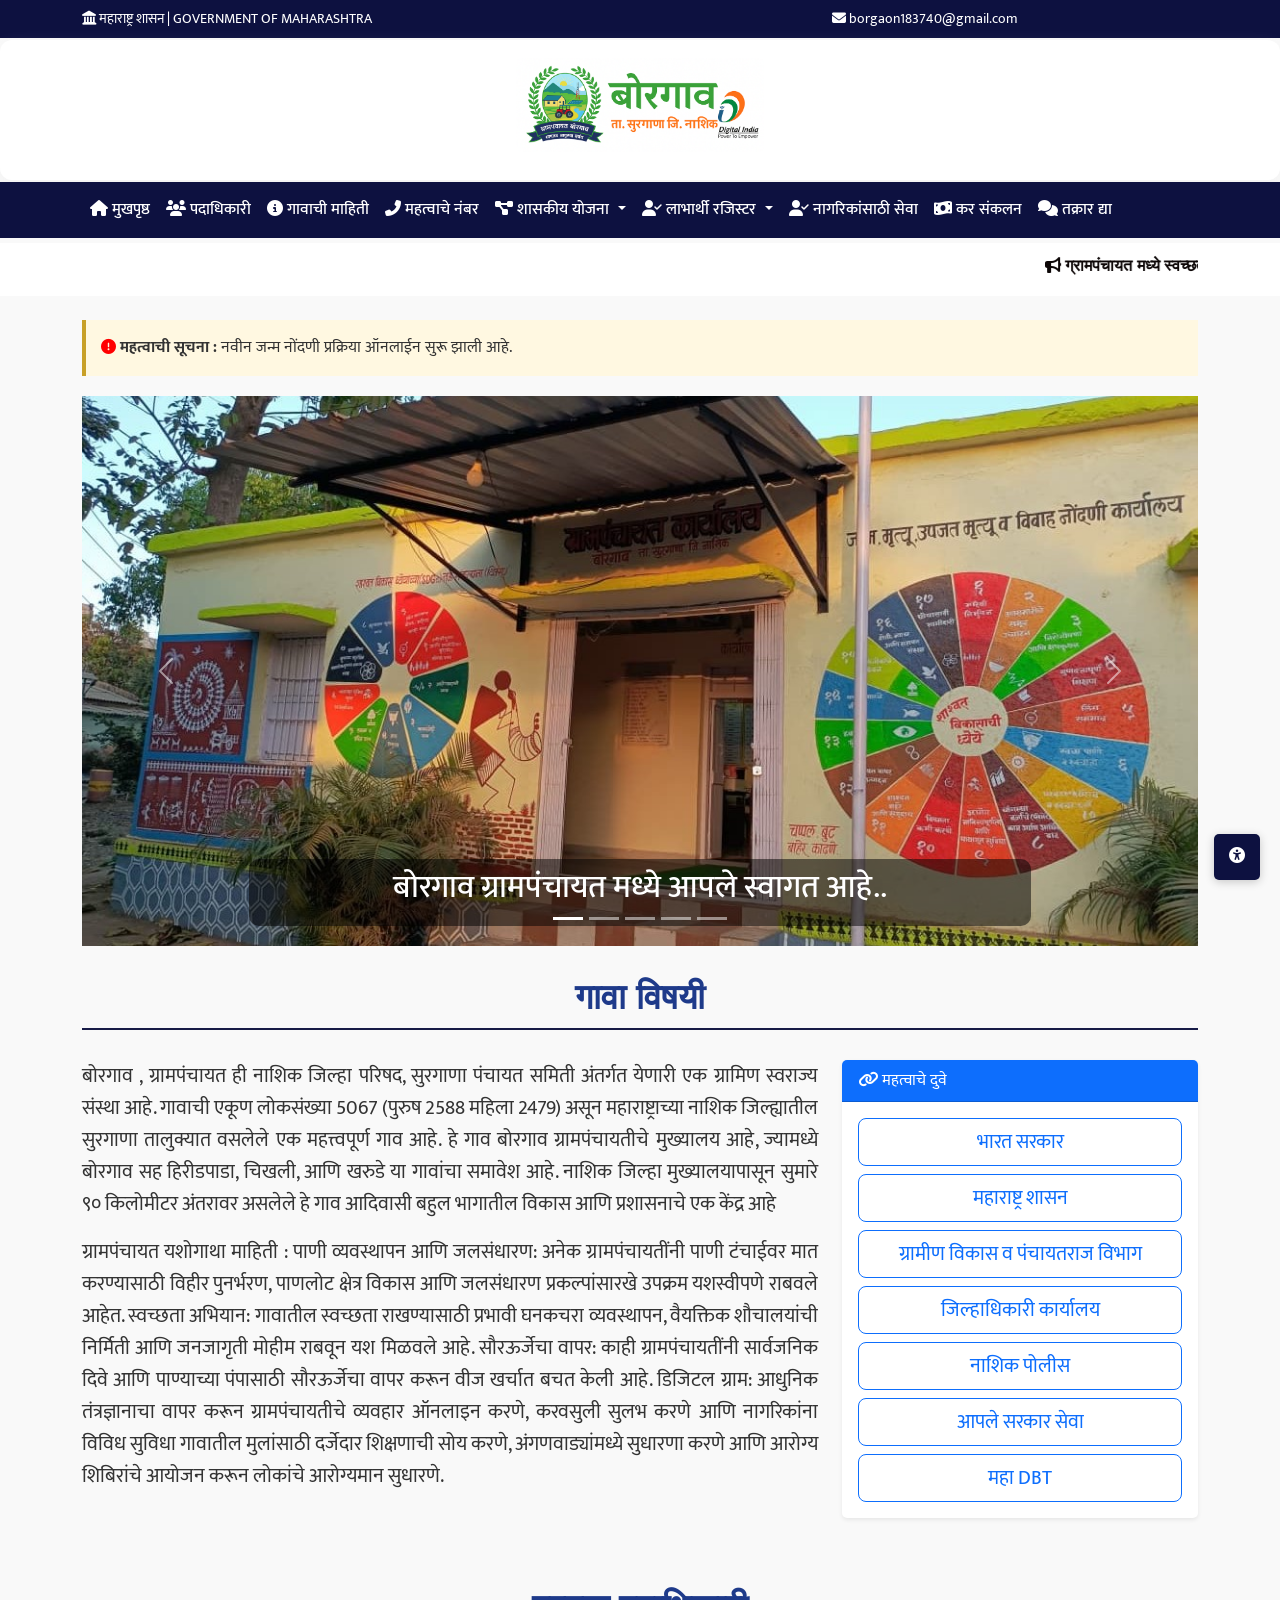
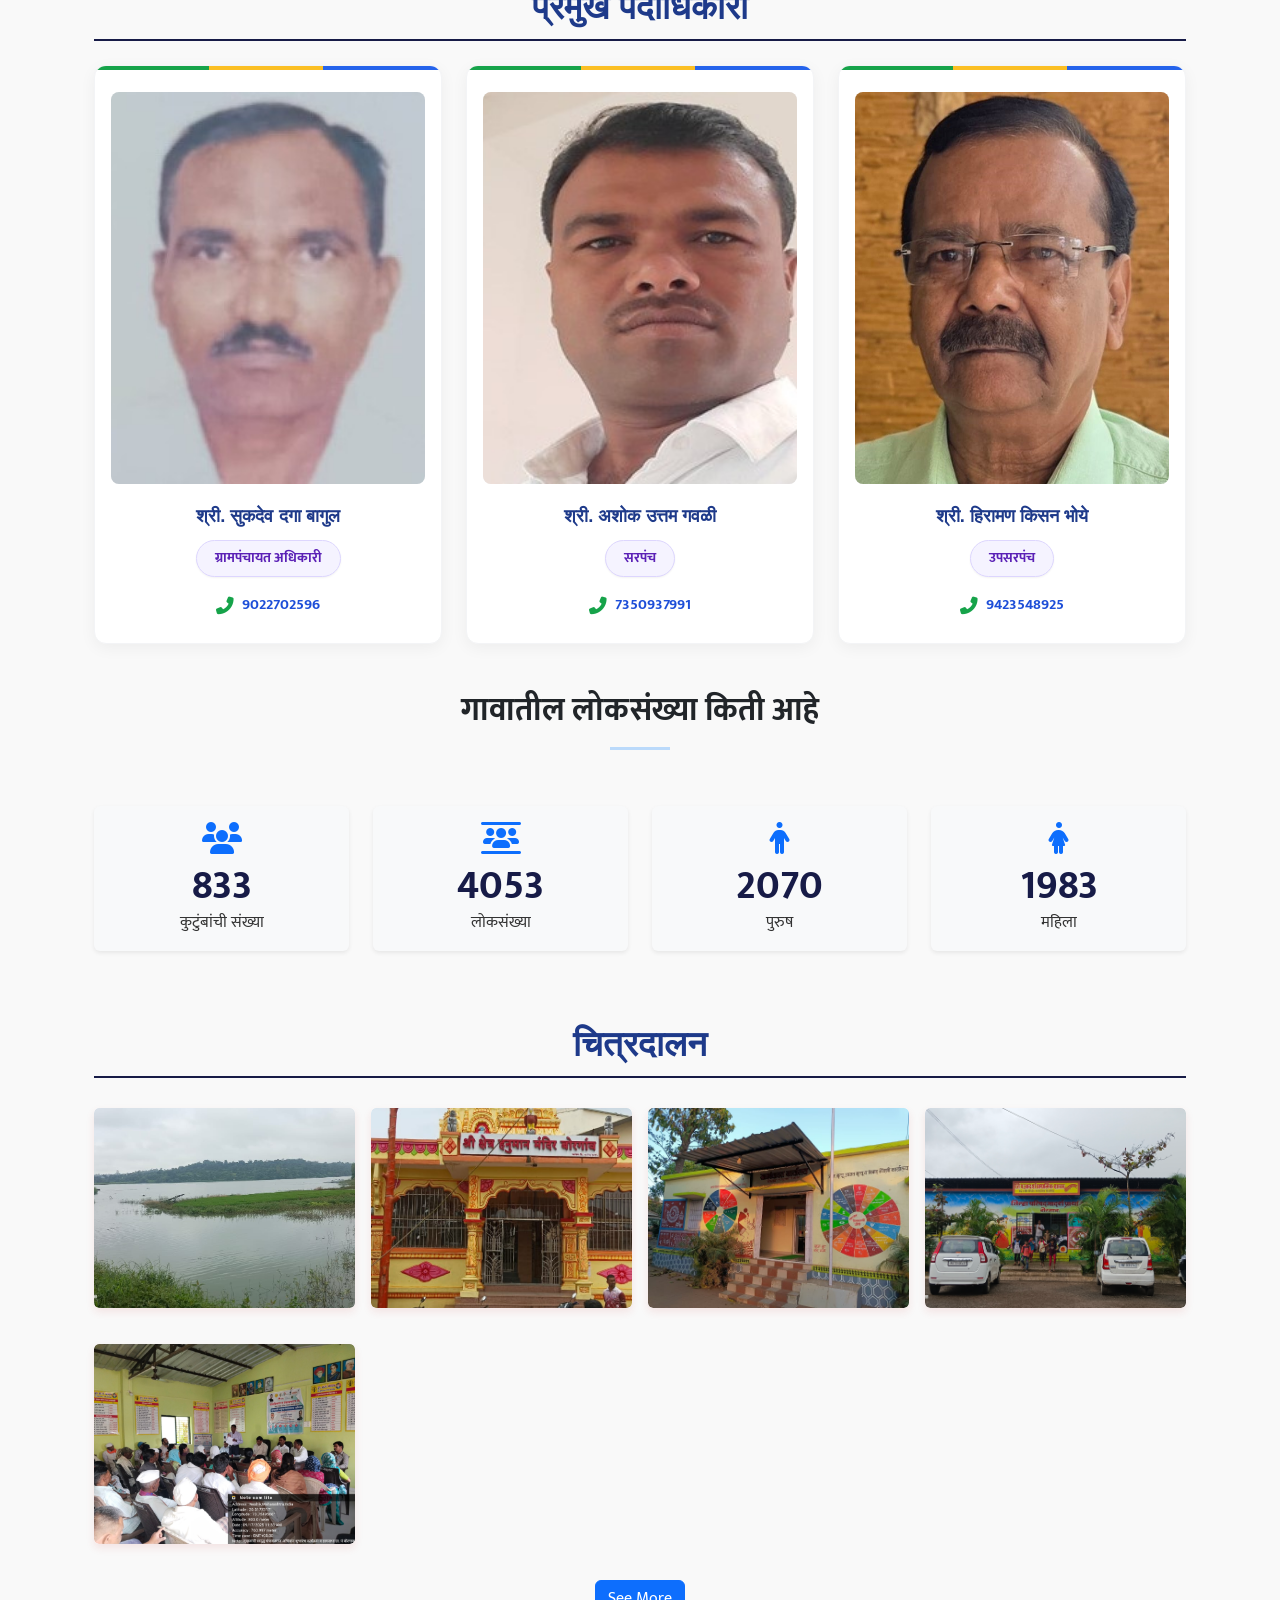
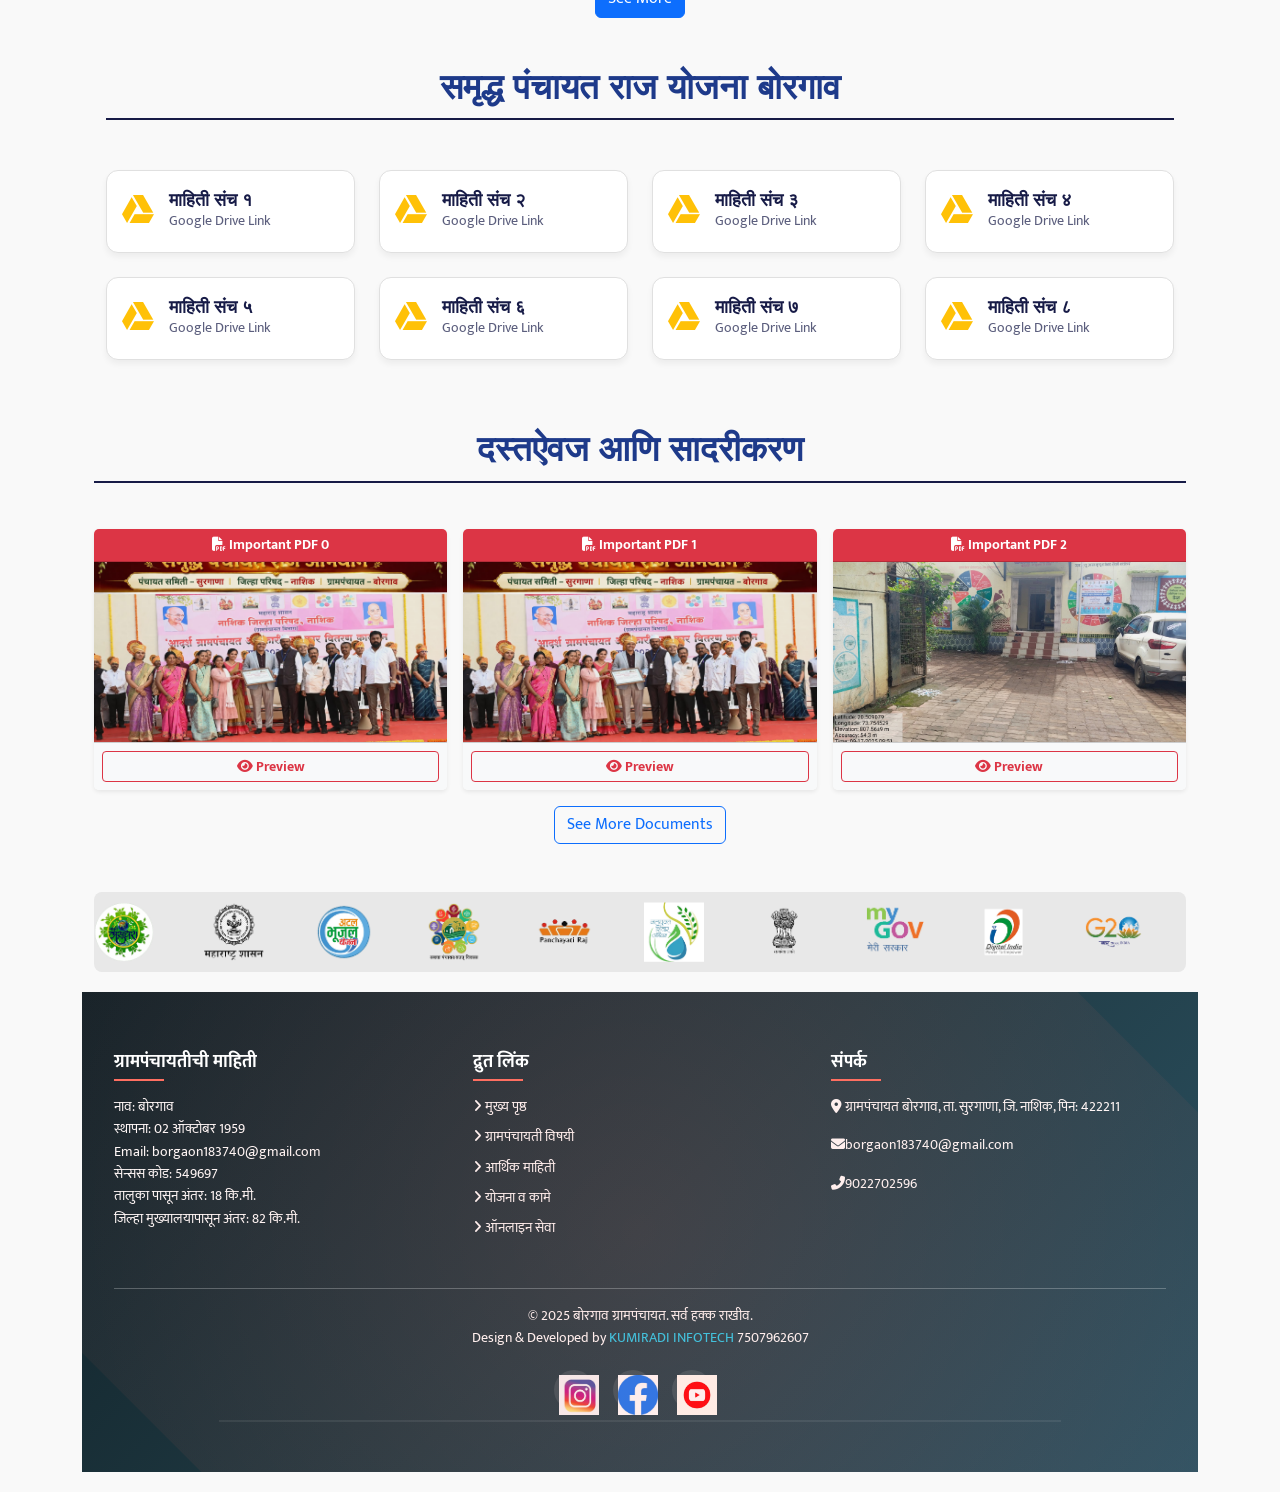
==== commit 4282b00c: "hi" ====
--- a/index.html
+++ b/index.html
@@ -690,6 +690,93 @@
           <button class="btn btn-primary" id="seeMoreBtn">See More</button>
         </div>
 
+<!-- Samruddha Panchayat Raj Yojana Section -->
+      <div class="container mt-5">
+        <h3 class="section-title">समृद्ध पंचायत राज योजना बोरगाव</h3>
+        <div class="row g-4 drive-links-container">
+          <!-- Link 1 -->
+          <div class="col-md-6 col-lg-3">
+            <a href="https://drive.google.com/drive/folders/1ERuCgRbUXplNhFS1FYhHN4uMTqzUkyiO?usp=sharing" target="_blank" class="drive-link-card">
+              <div class="drive-icon"><i class="fab fa-google-drive"></i></div>
+              <div class="drive-info">
+                <h5>माहिती संच १</h5>
+                <p>Google Drive Link</p>
+              </div>
+            </a>
+          </div>
+          <!-- Link 2 -->
+          <div class="col-md-6 col-lg-3">
+            <a href="https://drive.google.com/drive/folders/1GEJ9boRUK7fFqcGronAuJ1aWdKy52tsv?usp=sharing" target="_blank" class="drive-link-card">
+              <div class="drive-icon"><i class="fab fa-google-drive"></i></div>
+              <div class="drive-info">
+                <h5>माहिती संच २</h5>
+                <p>Google Drive Link</p>
+              </div>
+            </a>
+          </div>
+          <!-- Link 3 -->
+          <div class="col-md-6 col-lg-3">
+            <a href="https://drive.google.com/drive/folders/1Ml6-A7-D44M2-hEMvafrFuaAQdOuUXDA?usp=sharing" target="_blank" class="drive-link-card">
+              <div class="drive-icon"><i class="fab fa-google-drive"></i></div>
+              <div class="drive-info">
+                <h5>माहिती संच ३</h5>
+                <p>Google Drive Link</p>
+              </div>
+            </a>
+          </div>
+          <!-- Link 4 -->
+          <div class="col-md-6 col-lg-3">
+            <a href="https://drive.google.com/drive/folders/1XpScXzec9a9wkUSpCNoRHjaVfZRCNYaQ?usp=sharing" target="_blank" class="drive-link-card">
+              <div class="drive-icon"><i class="fab fa-google-drive"></i></div>
+              <div class="drive-info">
+                <h5>माहिती संच ४</h5>
+                <p>Google Drive Link</p>
+              </div>
+            </a>
+          </div>
+          <!-- Link 5 -->
+          <div class="col-md-6 col-lg-3">
+            <a href="https://drive.google.com/drive/folders/1_D1r-7EDIsssRdZnFPxI8-EI8ZaQtuyP?usp=sharing" target="_blank" class="drive-link-card">
+              <div class="drive-icon"><i class="fab fa-google-drive"></i></div>
+              <div class="drive-info">
+                <h5>माहिती संच ५</h5>
+                <p>Google Drive Link</p>
+              </div>
+            </a>
+          </div>
+          <!-- Link 6 -->
+          <div class="col-md-6 col-lg-3">
+            <a href="https://drive.google.com/drive/folders/1aIsduWwJjHr3lfdbpzciRnuPUShpXiG_?usp=sharing" target="_blank" class="drive-link-card">
+              <div class="drive-icon"><i class="fab fa-google-drive"></i></div>
+              <div class="drive-info">
+                <h5>माहिती संच ६</h5>
+                <p>Google Drive Link</p>
+              </div>
+            </a>
+          </div>
+          <!-- Link 7 -->
+          <div class="col-md-6 col-lg-3">
+            <a href="https://drive.google.com/drive/folders/1lX3MnDTRziL78U2i5NZiFfLUO9qo5idb?usp=sharing" target="_blank" class="drive-link-card">
+              <div class="drive-icon"><i class="fab fa-google-drive"></i></div>
+              <div class="drive-info">
+                <h5>माहिती संच ७</h5>
+                <p>Google Drive Link</p>
+              </div>
+            </a>
+          </div>
+          <!-- Link 8 -->
+          <div class="col-md-6 col-lg-3">
+            <a href="https://drive.google.com/drive/folders/1m0zciqX9oa6N2g1VFBUHvY8ZtKAleIMH?usp=sharing" target="_blank" class="drive-link-card">
+              <div class="drive-icon"><i class="fab fa-google-drive"></i></div>
+              <div class="drive-info">
+                <h5>माहिती संच ८</h5>
+                <p>Google Drive Link</p>
+              </div>
+            </a>
+          </div>
+        </div>
+      </div>
+
         <!-- Document Showcase Section (PPT & PDF) -->
         <h3 class="section-title mt-5">दस्तऐवज आणि सादरीकरण</h3>
         <div class="row g-3 mt-2" id="documentGrid">
--- a/index.css
+++ b/index.css
@@ -542,4 +542,72 @@
   .dropdown-item-custom {
     padding-left: 40px;
   }
+}
+
+/* --- Drive Links Section --- */
+.drive-links-container {
+  padding: 20px 0;
+}
+
+.drive-link-card {
+  display: flex;
+  align-items: center;
+  background: #ffffff;
+  border: 1px solid #e0e0e0;
+  border-radius: 12px;
+  padding: 15px;
+  text-decoration: none !important;
+  color: #171b47;
+  transition: all 0.3s cubic-bezier(0.25, 0.8, 0.25, 1);
+  box-shadow: 0 4px 6px rgba(0,0,0,0.05);
+  height: 100%;
+}
+
+.drive-link-card:hover {
+  transform: translateY(-8px);
+  background: linear-gradient(135deg, #171b47 0%, #0d1140 100%);
+  color: #ffffff !important;
+  box-shadow: 0 12px 20px rgba(13, 17, 64, 0.2);
+  border-color: transparent;
+}
+
+.drive-icon {
+  font-size: 2rem;
+  margin-right: 15px;
+  color: #ffc107;
+  flex-shrink: 0;
+  transition: transform 0.3s ease;
+}
+
+.drive-link-card:hover .drive-icon {
+  transform: scale(1.2) rotate(10deg);
+  color: #ffffff;
+}
+
+.drive-info h5 {
+  margin: 0;
+  font-size: 1.1rem;
+  font-weight: 600;
+}
+
+.drive-info p {
+  margin: 0;
+  font-size: 0.85rem;
+  opacity: 0.7;
+}
+
+.drive-link-card:hover .drive-info p {
+  opacity: 1;
+}
+
+@media (max-width: 768px) {
+  .drive-link-card {
+    padding: 12px;
+  }
+  .drive-icon {
+    font-size: 1.5rem;
+  }
+  .drive-info h5 {
+    font-size: 1rem;
+  }
 }
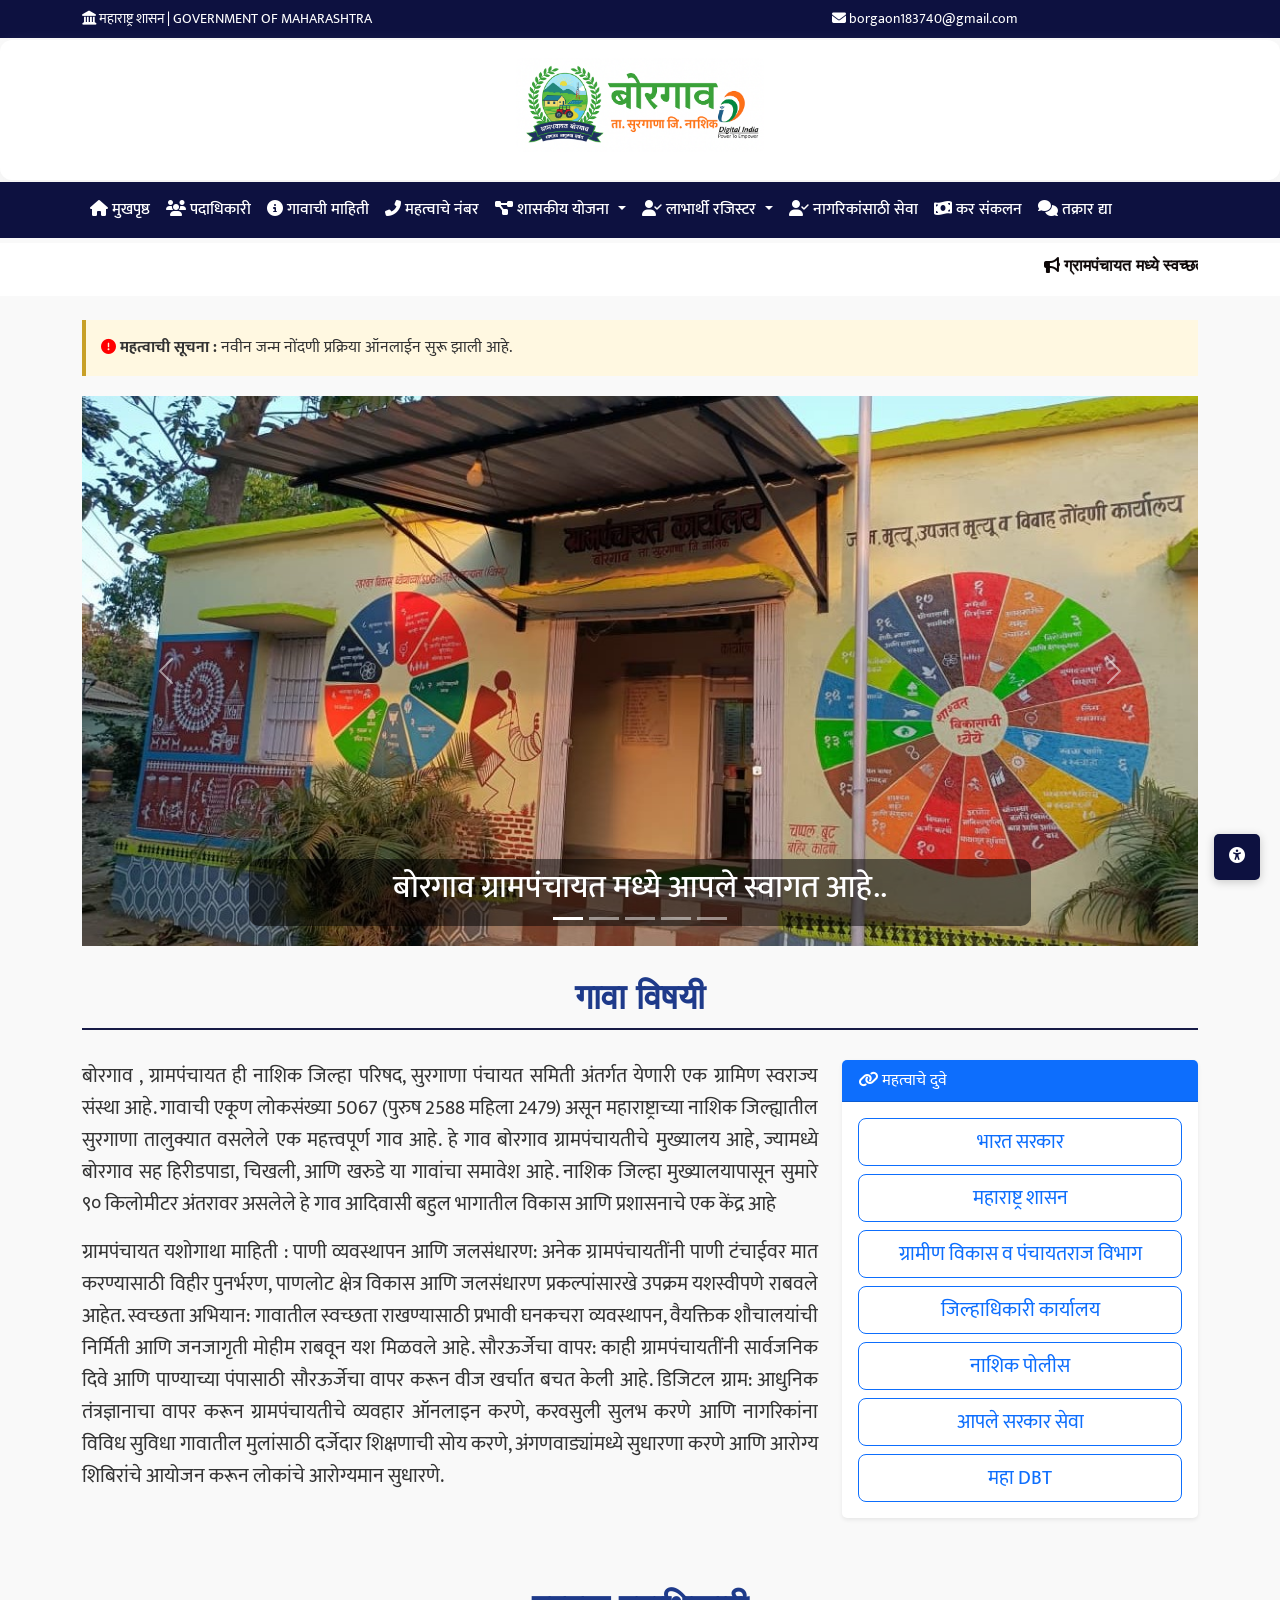
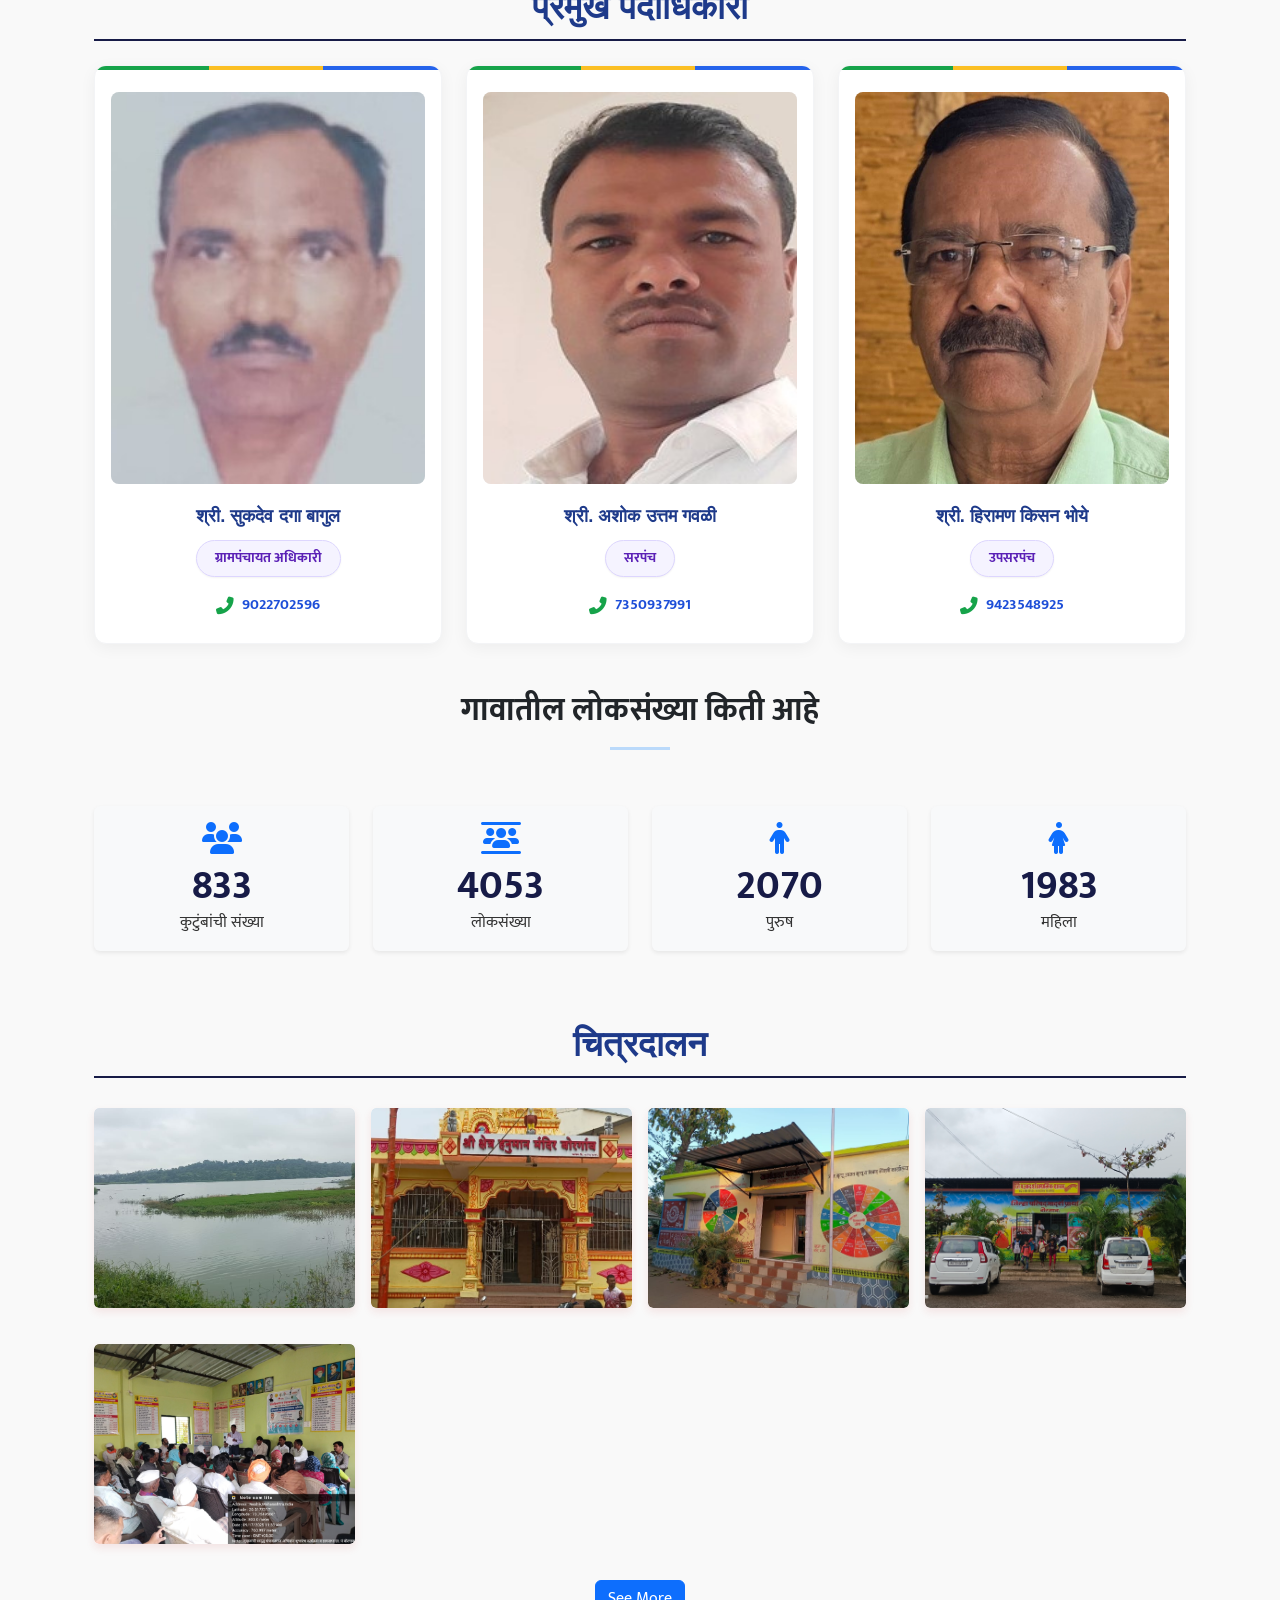
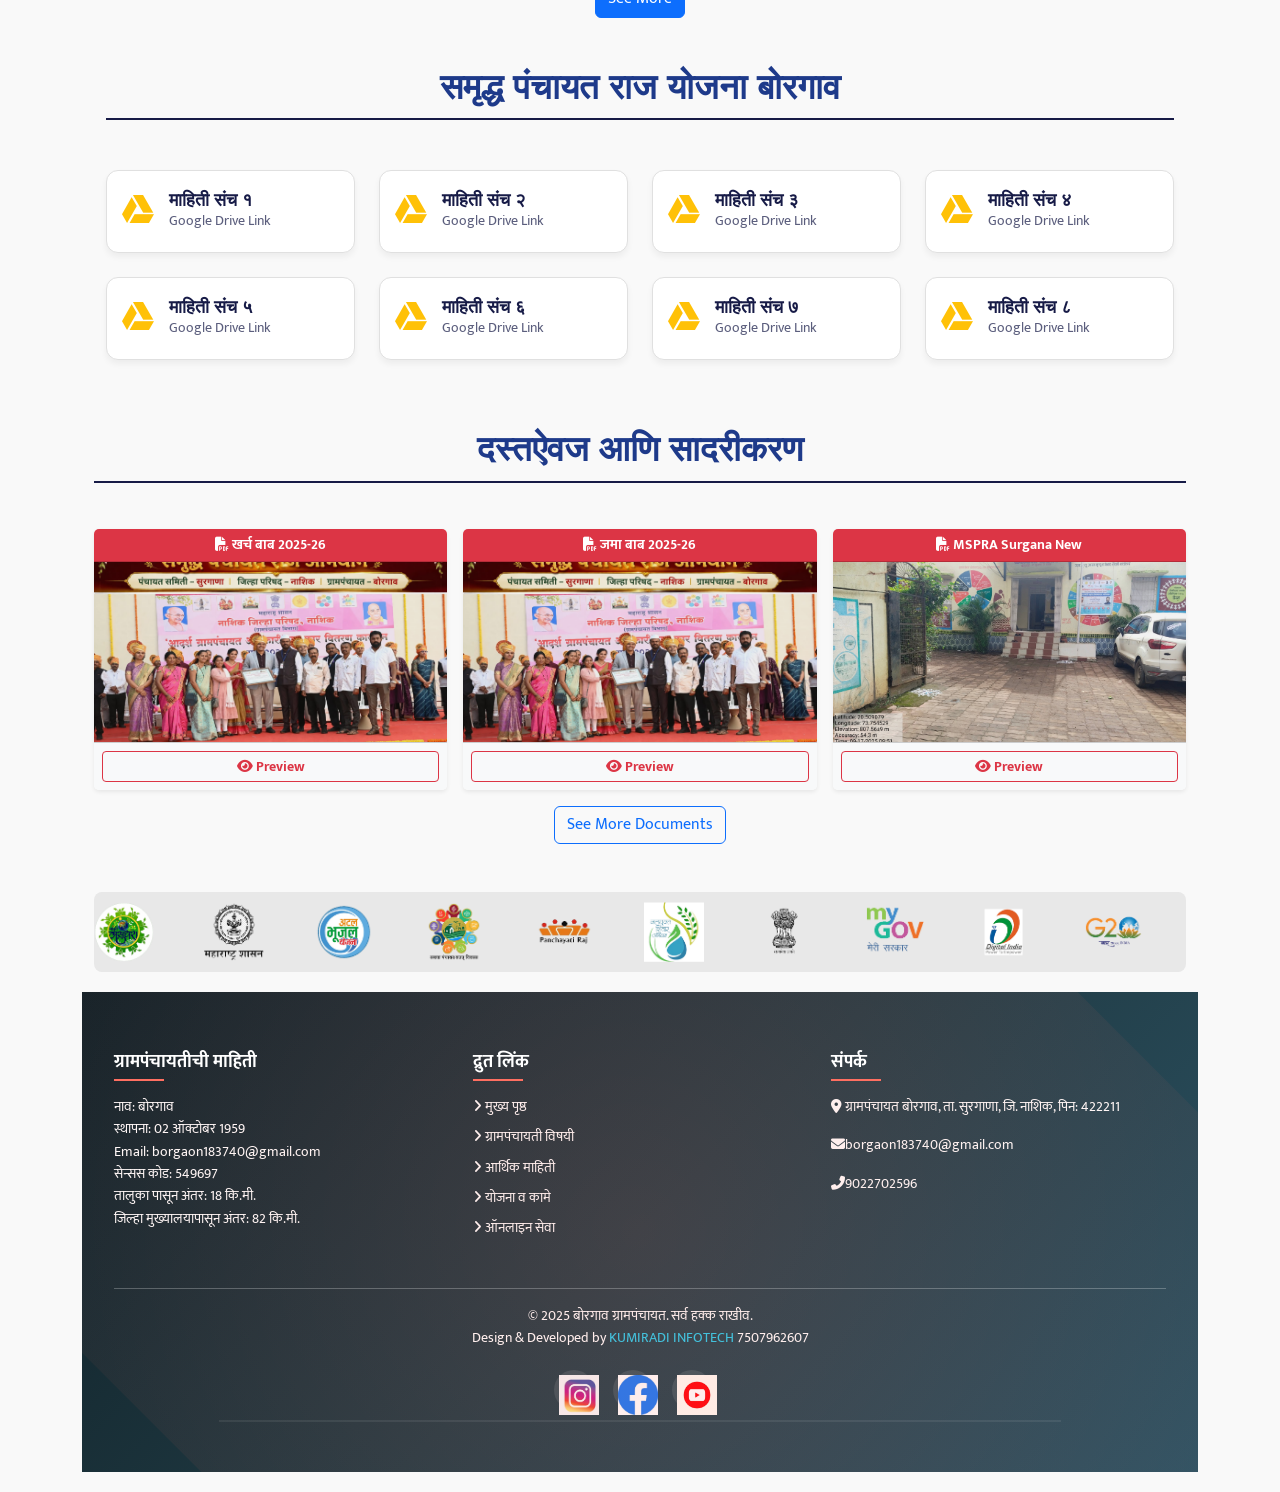
==== commit 659f7e2c: "Refactor code structure for improved readability and maintainability" ====
--- a/index.html
+++ b/index.html
@@ -784,7 +784,7 @@
           <div class="col-6 col-md-4">
             <div class="card h-100 shadow-sm border-danger">
               <div class="card-header bg-danger text-white text-center p-2">
-                <h6 class="mb-0 small fw-bold"><i class="fas fa-file-pdf"></i> Important PDF 0</h6>
+                <h6 class="mb-0 small fw-bold"><i class="fas fa-file-pdf"></i> खर्च बाब 2025-26</h6>
               </div>
               <div class="card-body p-0" style="height: 160px; position: relative; overflow: hidden;">
                 <!-- PDF Preview Image -->
@@ -794,13 +794,13 @@
                   style="position: absolute; top: 0; left: 0; width: 100%; height: 100%; cursor: pointer; background: rgba(0,0,0,0.05); display: flex; align-items: center; justify-content: center;" 
                   data-bs-toggle="modal" 
                   data-bs-target="#pdfModal"
-                  data-bs-pdf-src="pdf/example_ppt_converted.pdf"
+                  data-bs-pdf-src="pdf/खर्च बाब 2025-26.pdf"
                 >
                   
                 </div>
               </div>
               <div class="card-footer bg-light text-center p-2">
-                <button class="btn btn-sm btn-outline-danger w-100 fw-bold" data-bs-toggle="modal" data-bs-target="#pdfModal" data-bs-pdf-src="pdf/example_ppt_converted.pdf">
+                <button class="btn btn-sm btn-outline-danger w-100 fw-bold" data-bs-toggle="modal" data-bs-target="#pdfModal" data-bs-pdf-src="pdf/खर्च बाब 2025-26.pdf">
                   <i class="fas fa-eye"></i> Preview
                 </button>
               </div>
@@ -811,7 +811,7 @@
           <div class="col-6 col-md-4">
             <div class="card h-100 shadow-sm border-danger">
               <div class="card-header bg-danger text-white text-center p-2">
-                <h6 class="mb-0 small fw-bold"><i class="fas fa-file-pdf"></i> Important PDF 1</h6>
+                <h6 class="mb-0 small fw-bold"><i class="fas fa-file-pdf"></i> जमा बाब 2025-26</h6>
               </div>
               <div class="card-body p-0" style="height: 160px; overflow: hidden; position: relative;">
                 <!-- PDF Preview Image -->
@@ -820,13 +820,13 @@
                   style="position: absolute; top: 0; left: 0; width: 100%; height: 100%; cursor: pointer; background: rgba(0,0,0,0.05); display: flex; align-items: center; justify-content: center;" 
                   data-bs-toggle="modal" 
                   data-bs-target="#pdfModal"
-                  data-bs-pdf-src="pdf/123.pdf"
+                  data-bs-pdf-src="pdf/जमा बाब 2025-26.pdf"
                 >
                  
                 </div>
               </div>
               <div class="card-footer bg-light text-center p-2">
-                <button class="btn btn-sm btn-outline-danger w-100 fw-bold" data-bs-toggle="modal" data-bs-target="#pdfModal" data-bs-pdf-src="pdf/123.pdf">
+                <button class="btn btn-sm btn-outline-danger w-100 fw-bold" data-bs-toggle="modal" data-bs-target="#pdfModal" data-bs-pdf-src="pdf/जमा बाब 2025-26.pdf">
                   <i class="fas fa-eye"></i> Preview
                 </button>
               </div>
@@ -837,7 +837,7 @@
           <div class="col-6 col-md-4">
             <div class="card h-100 shadow-sm border-danger">
               <div class="card-header bg-danger text-white text-center p-2">
-                <h6 class="mb-0 small fw-bold"><i class="fas fa-file-pdf"></i> Important PDF 2</h6>
+                <h6 class="mb-0 small fw-bold"><i class="fas fa-file-pdf"></i> MSPRA Surgana New</h6>
               </div>
               <div class="card-body p-0" style="height: 160px; position: relative; overflow: hidden;">
                 <!-- PDF Preview Image -->
@@ -846,13 +846,13 @@
                   style="position: absolute; top: 0; left: 0; width: 100%; height: 100%; cursor: pointer; background: rgba(0,0,0,0.05); display: flex; align-items: center; justify-content: center;"  
                   data-bs-toggle="modal" 
                   data-bs-target="#pdfModal"
-                  data-bs-pdf-src="pdf/document2.pdf"
+                  data-bs-pdf-src="pdf/123.pdf"
                 >
               
                 </div>
               </div>
               <div class="card-footer bg-light text-center p-2">
-                <button class="btn btn-sm btn-outline-danger w-100 fw-bold" data-bs-toggle="modal" data-bs-target="#pdfModal" data-bs-pdf-src="pdf/document2.pdf">
+                <button class="btn btn-sm btn-outline-danger w-100 fw-bold" data-bs-toggle="modal" data-bs-target="#pdfModal" data-bs-pdf-src="pdf/123.pdf">
                   <i class="fas fa-eye"></i> Preview
                 </button>
               </div>
